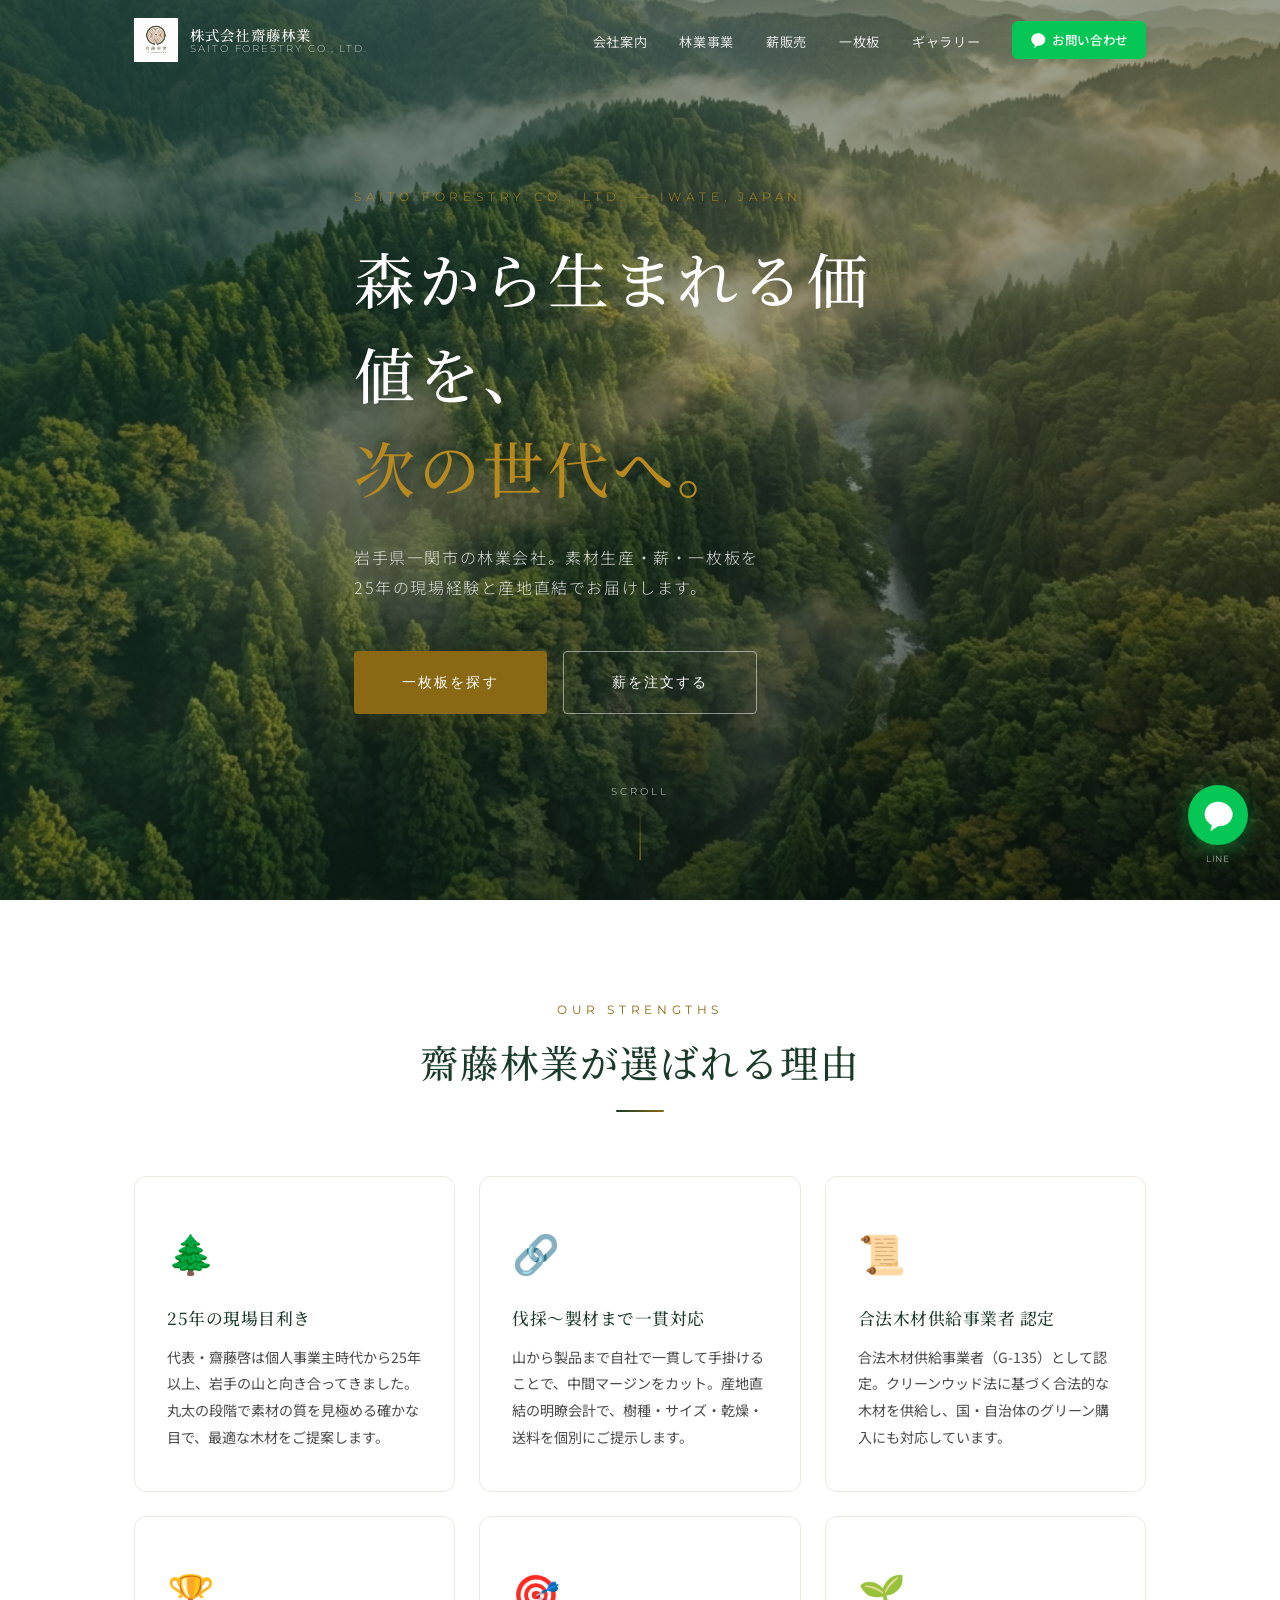
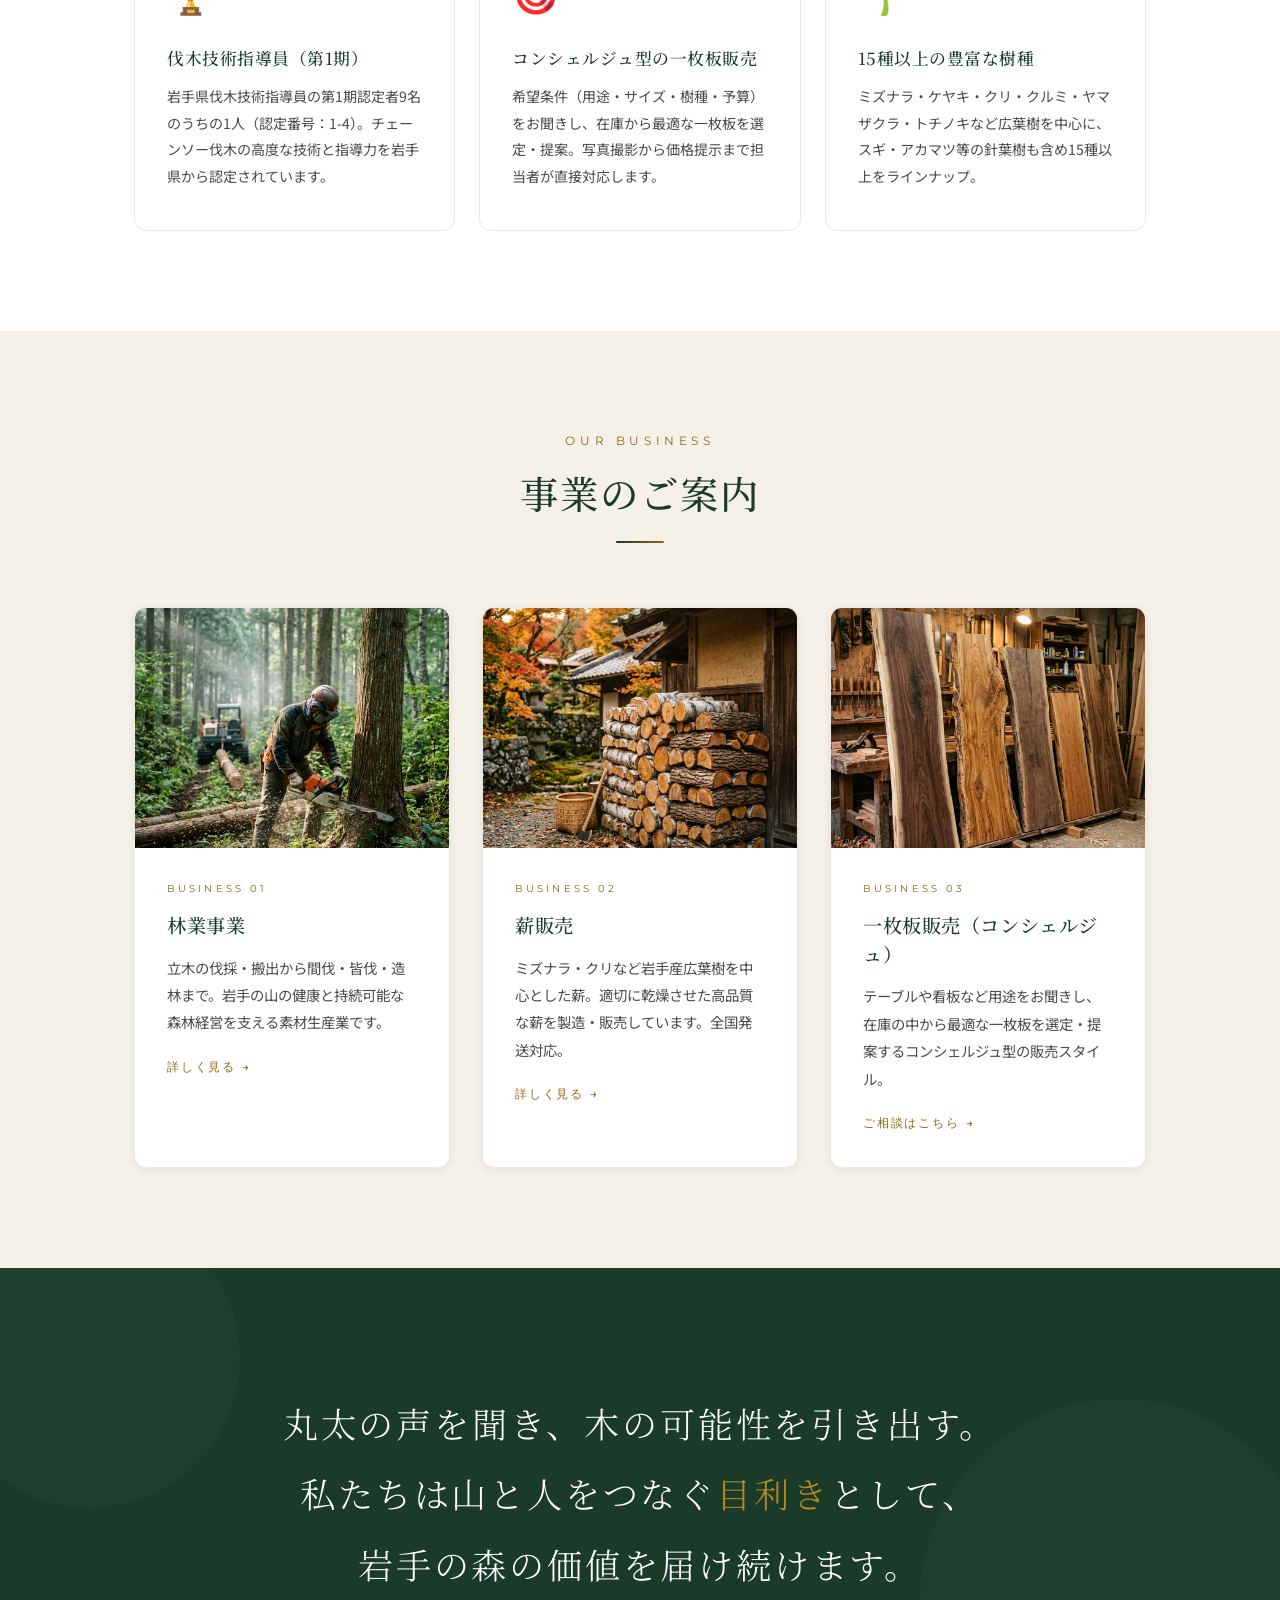
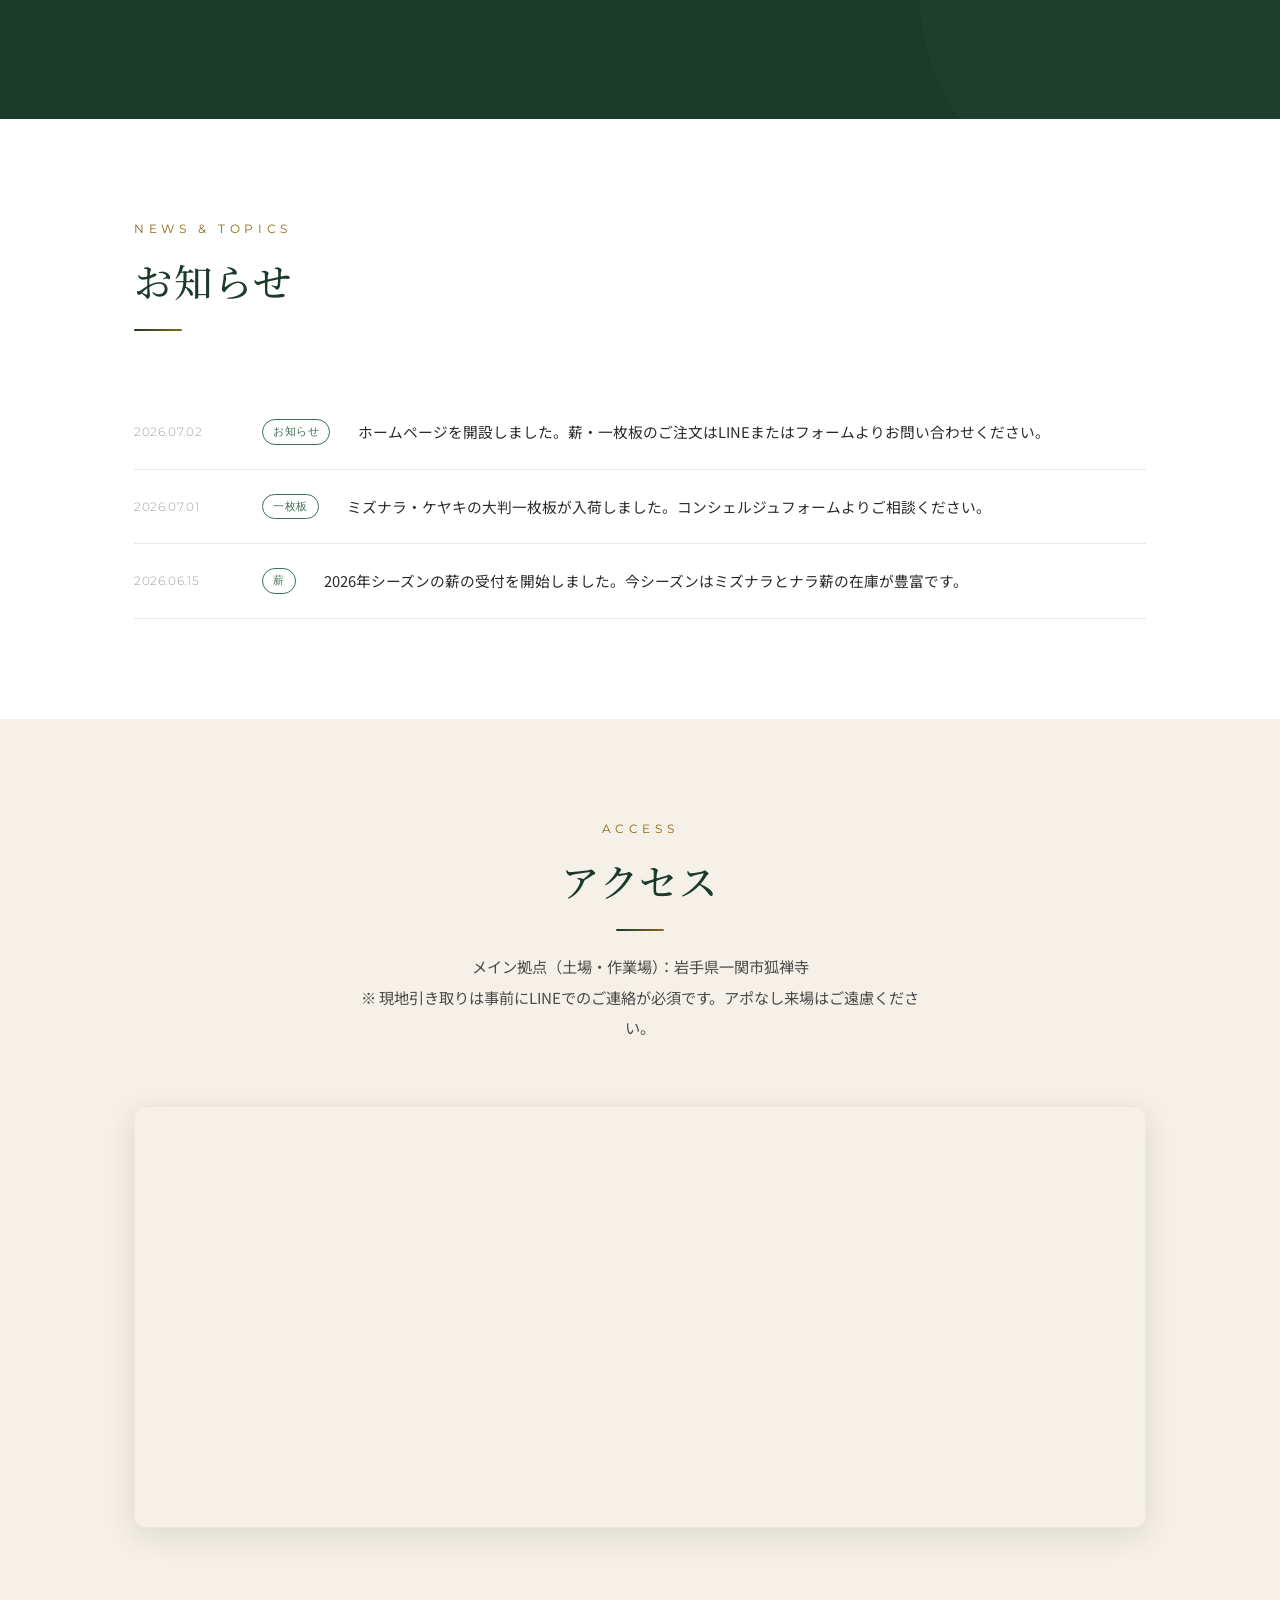
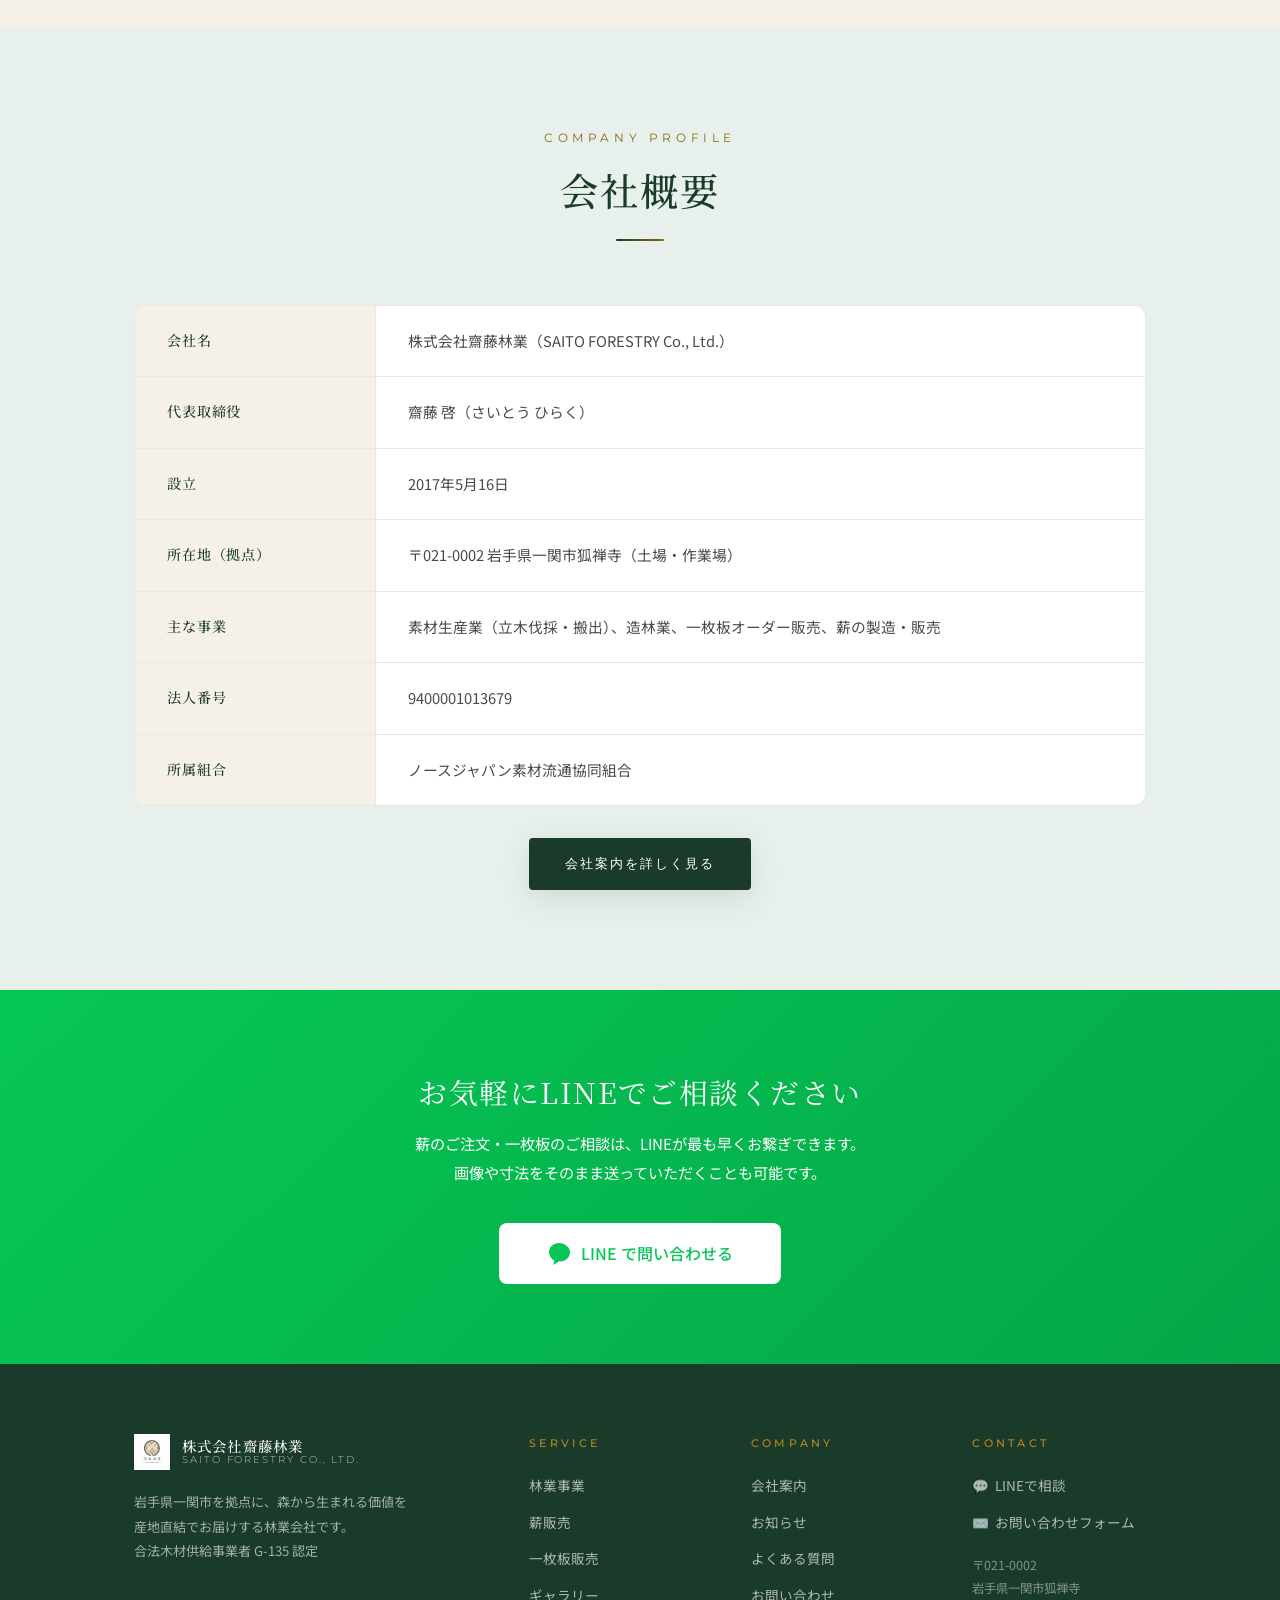
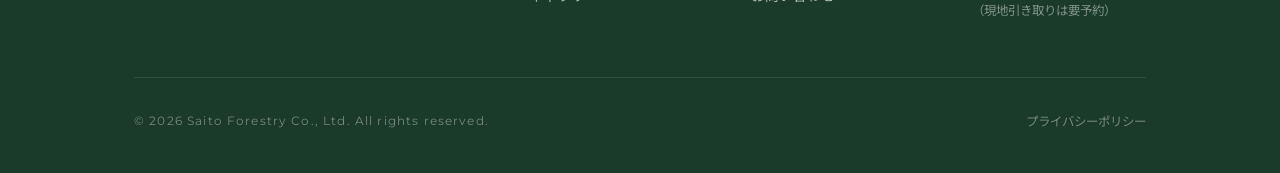
==== index.html @ 65096391 "feat: v1.2仕様書対応 - ロゴ画像化・配達エリアマップ追加・一枚板加工前表記・希少材バッジ" ====
<!DOCTYPE html>
<html lang="ja">
<head>
    <!-- Google Analytics -->
    <!-- <script async src="https://www.googletagmanager.com/gtag/js?id=G-XXXXXXXXXX"></script> -->

    <meta charset="UTF-8">
    <meta name="viewport" content="width=device-width, initial-scale=1.0">
    <title>株式会社齋藤林業｜岩手の森から生まれる価値を、次の世代へ。</title>
    <meta name="description" content="岩手県一関市の株式会社齋藤林業。25年以上の林業実績を持つ代表・齋藤啓が手掛ける素材生産・薪販売・一枚板のコンシェルジュ型オーダー販売。合法木材供給事業者（G-135）認定。">
    <meta name="keywords" content="齋藤林業,一関市,薪販売,一枚板,林業,岩手,素材生産,無垢板,木材,ケヤキ,ミズナラ,クリ">
    <link rel="canonical" href="https://saito-ringyo.co.jp/">

    <!-- OGP -->
    <meta property="og:type" content="website">
    <meta property="og:title" content="株式会社齋藤林業｜森から生まれる価値を、次の世代へ。">
    <meta property="og:description" content="岩手県一関市の林業会社。薪販売・一枚板コンシェルジュ・素材生産。25年の現場経験と合法木材認定。">
    <meta property="og:url" content="https://saito-ringyo.co.jp/">
    <meta property="og:site_name" content="株式会社齋藤林業">
    <meta property="og:locale" content="ja_JP">
    <meta property="og:image" content="https://saito-ringyo.co.jp/assets/images/hero.jpg">
    <meta name="twitter:card" content="summary_large_image">
    <meta name="twitter:title" content="株式会社齋藤林業｜森から生まれる価値を、次の世代へ。">
    <meta name="twitter:description" content="岩手県一関市の林業会社。薪販売・一枚板コンシェルジュ・素材生産。25年の現場経験と合法木材認定。">
    <meta name="twitter:image" content="https://saito-ringyo.co.jp/assets/images/hero.jpg">

    <link rel="stylesheet" href="style.css">

    <!-- 構造化データ：Organization + LocalBusiness -->
    <script type="application/ld+json">
    {
      "@context": "https://schema.org",
      "@type": ["Organization", "LocalBusiness"],
      "name": "株式会社齋藤林業",
      "alternateName": ["齋藤林業", "SAITO FORESTRY Co., Ltd."],
      "url": "https://saito-ringyo.co.jp/",
      "description": "岩手県一関市の林業会社。素材生産業、薪の製造・販売、一枚板オーダー販売を手掛ける。",
      "legalName": "株式会社齋藤林業",
      "foundingDate": "2017-05-16",
      "address": {
        "@type": "PostalAddress",
        "streetAddress": "狐禅寺",
        "addressLocality": "一関市",
        "addressRegion": "岩手県",
        "postalCode": "021-0002",
        "addressCountry": "JP"
      },
      "geo": {
        "@type": "GeoCoordinates",
        "latitude": 38.9195,
        "longitude": 141.1215
      },
      "founder": {
        "@type": "Person",
        "name": "齋藤 啓",
        "alternateName": "さいとう ひらく",
        "jobTitle": "代表取締役"
      },
      "hasCredential": [
        { "@type": "EducationalOccupationalCredential", "name": "岩手県伐木技術指導員（認定番号：1-4）" },
        { "@type": "EducationalOccupationalCredential", "name": "合法木材供給事業者（G-135）" }
      ]
    }
    </script>

    <!-- Form message styles -->
    <style>
        .form-message {
            margin-top: 20px;
            padding: 16px 20px;
            border-radius: 8px;
            font-size: 0.9rem;
            line-height: 1.7;
        }
        .form-message--success {
            background: #e8f5e9;
            color: #2e7d32;
            border: 1px solid #a5d6a7;
        }
        .form-message--error {
            background: #fce4ec;
            color: #c62828;
            border: 1px solid #ef9a9a;
        }
        .form-input.error,
        .form-select.error,
        .form-textarea.error {
            border-color: #c62828;
            box-shadow: 0 0 0 3px rgba(198,40,40,0.1);
        }
    </style>
</head>

<body>

<!-- ============ FLOATING LINE BUTTON ============ -->
<div class="float-line">
    <a href="https://line.me/ti/p/XXXXXX" class="float-line__btn" target="_blank" rel="noopener" aria-label="LINEでお問い合わせ">
        <svg viewBox="0 0 48 48" xmlns="http://www.w3.org/2000/svg">
            <path d="M24 4C12.95 4 4 12.28 4 22.5c0 7.08 4.34 13.27 10.8 16.78-.47 1.76-1.7 6.35-1.94 7.34-.3 1.23.45 1.22 1.02.88.44-.26 7.1-4.82 9.98-6.77.7.1 1.41.15 2.14.15 11.05 0 20-8.28 20-18.5S35.05 4 24 4z"/>
        </svg>
    </a>
    <span class="float-line__label">LINE</span>
</div>

<!-- ============ HEADER ============ -->
<header id="header" style="background: rgba(26,58,42,0.0);">
    <div class="container">
        <a href="/" class="site-logo" aria-label="株式会社齋藤林業 トップページへ">
            <img src="assets/images/logo.png" alt="株式会社齋藤林業 ロゴ" class="site-logo__img">
            <div class="site-logo__text">
                <span class="site-logo__ja">株式会社齋藤林業</span>
                <span class="site-logo__en">Saito Forestry Co., Ltd.</span>
            </div>
        </a>
        <nav id="gnav" aria-label="グローバルナビゲーション">
            <ul>
                <li><a href="about/">会社案内</a></li>
                <li><a href="forestry/">林業事業</a></li>
                <li><a href="firewood/">薪販売</a></li>
                <li><a href="slab/">一枚板</a></li>
                <li><a href="gallery/">ギャラリー</a></li>
                <li><a href="contact/" class="btn-line">
                    <svg width="16" height="16" viewBox="0 0 48 48" fill="white"><path d="M24 4C12.95 4 4 12.28 4 22.5c0 7.08 4.34 13.27 10.8 16.78-.47 1.76-1.7 6.35-1.94 7.34-.3 1.23.45 1.22 1.02.88.44-.26 7.1-4.82 9.98-6.77.7.1 1.41.15 2.14.15 11.05 0 20-8.28 20-18.5S35.05 4 24 4z"/></svg>
                    お問い合わせ
                </a></li>
            </ul>
        </nav>
        <button class="hamburger" id="hamburger" aria-label="メニューを開く" aria-expanded="false">
            <span></span><span></span><span></span>
        </button>
    </div>
</header>

<!-- Mobile Nav -->
<nav id="mobile-nav" aria-label="モバイルナビゲーション">
    <a href="about/">会社案内</a>
    <a href="forestry/">林業事業</a>
    <a href="firewood/">薪販売</a>
    <a href="slab/">一枚板</a>
    <a href="gallery/">ギャラリー</a>
    <a href="faq/">よくある質問</a>
    <a href="contact/">お問い合わせ</a>
</nav>

<main>

    <!-- ============ HERO ============ -->
    <section id="hero" aria-label="メインビジュアル">
        <div class="hero__bg" style="background-image: url('assets/images/hero.jpg');"></div>
        <div class="hero__overlay"></div>
        <div class="hero__content container">
            <span class="hero__label">Saito Forestry Co., Ltd. — Iwate, Japan</span>
            <h1 class="hero__title fade-up">
                森から生まれる価値を、<br>
                <em>次の世代へ。</em>
            </h1>
            <p class="hero__sub fade-up" style="transition-delay: 0.15s;">
                岩手県一関市の林業会社。素材生産・薪・一枚板を<br>
                25年の現場経験と産地直結でお届けします。
            </p>
            <div class="hero__cta fade-up" style="transition-delay: 0.3s;">
                <a href="slab/" class="btn btn--primary btn--lg">一枚板を探す</a>
                <a href="firewood/" class="btn btn--outline btn--lg">薪を注文する</a>
            </div>
        </div>
        <div class="scroll-indicator" aria-hidden="true">
            Scroll
            <div class="scroll-indicator__line"></div>
        </div>
    </section>

    <!-- ============ 強み ============ -->
    <section id="strengths" class="section" aria-labelledby="strengths-heading">
        <div class="container">
            <div class="section-head section-head--center fade-up">
                <span class="section-head__label">Our Strengths</span>
                <h2 class="section-head__title" id="strengths-heading">齋藤林業が選ばれる理由</h2>
                <div class="divider divider--center"></div>
            </div>
            <div class="strength-list">
                <div class="strength-item fade-up">
                    <span class="strength-item__icon">🌲</span>
                    <h3 class="strength-item__title">25年の現場目利き</h3>
                    <p class="strength-item__text">代表・齋藤啓は個人事業主時代から25年以上、岩手の山と向き合ってきました。丸太の段階で素材の質を見極める確かな目で、最適な木材をご提案します。</p>
                </div>
                <div class="strength-item fade-up" style="transition-delay:0.1s;">
                    <span class="strength-item__icon">🔗</span>
                    <h3 class="strength-item__title">伐採〜製材まで一貫対応</h3>
                    <p class="strength-item__text">山から製品まで自社で一貫して手掛けることで、中間マージンをカット。産地直結の明瞭会計で、樹種・サイズ・乾燥・送料を個別にご提示します。</p>
                </div>
                <div class="strength-item fade-up" style="transition-delay:0.2s;">
                    <span class="strength-item__icon">📜</span>
                    <h3 class="strength-item__title">合法木材供給事業者 認定</h3>
                    <p class="strength-item__text">合法木材供給事業者（G-135）として認定。クリーンウッド法に基づく合法的な木材を供給し、国・自治体のグリーン購入にも対応しています。</p>
                </div>
                <div class="strength-item fade-up" style="transition-delay:0.3s;">
                    <span class="strength-item__icon">🏆</span>
                    <h3 class="strength-item__title">伐木技術指導員（第1期）</h3>
                    <p class="strength-item__text">岩手県伐木技術指導員の第1期認定者9名のうちの1人（認定番号：1-4）。チェーンソー伐木の高度な技術と指導力を岩手県から認定されています。</p>
                </div>
                <div class="strength-item fade-up" style="transition-delay:0.4s;">
                    <span class="strength-item__icon">🎯</span>
                    <h3 class="strength-item__title">コンシェルジュ型の一枚板販売</h3>
                    <p class="strength-item__text">希望条件（用途・サイズ・樹種・予算）をお聞きし、在庫から最適な一枚板を選定・提案。写真撮影から価格提示まで担当者が直接対応します。</p>
                </div>
                <div class="strength-item fade-up" style="transition-delay:0.5s;">
                    <span class="strength-item__icon">🌱</span>
                    <h3 class="strength-item__title">15種以上の豊富な樹種</h3>
                    <p class="strength-item__text">ミズナラ・ケヤキ・クリ・クルミ・ヤマザクラ・トチノキなど広葉樹を中心に、スギ・アカマツ等の針葉樹も含め15種以上をラインナップ。</p>
                </div>
            </div>
        </div>
    </section>

    <!-- ============ 事業一覧 ============ -->
    <section id="services" class="section bg-cream" aria-labelledby="services-heading">
        <div class="container">
            <div class="section-head section-head--center fade-up">
                <span class="section-head__label">Our Business</span>
                <h2 class="section-head__title" id="services-heading">事業のご案内</h2>
                <div class="divider divider--center"></div>
            </div>
            <div class="grid-3">
                <article class="card fade-up">
                    <div class="card__img-wrap">
                        <img src="assets/images/forestry.jpg" alt="岩手の森での林業作業風景" class="card__img" loading="lazy">
                    </div>
                    <div class="card__body">
                        <span class="card__num">Business 01</span>
                        <h3 class="card__title">林業事業</h3>
                        <p class="card__text">立木の伐採・搬出から間伐・皆伐・造林まで。岩手の山の健康と持続可能な森林経営を支える素材生産業です。</p>
                        <a href="forestry/" class="card__link">詳しく見る</a>
                    </div>
                </article>
                <article class="card fade-up" style="transition-delay:0.1s;">
                    <div class="card__img-wrap">
                        <img src="assets/images/firewood.jpg" alt="岩手産の薪" class="card__img" loading="lazy">
                    </div>
                    <div class="card__body">
                        <span class="card__num">Business 02</span>
                        <h3 class="card__title">薪販売</h3>
                        <p class="card__text">ミズナラ・クリなど岩手産広葉樹を中心とした薪。適切に乾燥させた高品質な薪を製造・販売しています。全国発送対応。</p>
                        <a href="firewood/" class="card__link">詳しく見る</a>
                    </div>
                </article>
                <article class="card fade-up" style="transition-delay:0.2s;">
                    <div class="card__img-wrap">
                        <img src="assets/images/slab.jpg" alt="工房に並ぶ一枚板" class="card__img" loading="lazy">
                    </div>
                    <div class="card__body">
                        <span class="card__num">Business 03</span>
                        <h3 class="card__title">一枚板販売（コンシェルジュ）</h3>
                        <p class="card__text">テーブルや看板など用途をお聞きし、在庫の中から最適な一枚板を選定・提案するコンシェルジュ型の販売スタイル。</p>
                        <a href="slab/" class="card__link">ご相談はこちら</a>
                    </div>
                </article>
            </div>
        </div>
    </section>

    <!-- ============ STATEMENT ============ -->
    <section class="statement" aria-label="企業ビジョン">
        <div class="container">
            <p class="statement__text fade-up">
                丸太の声を聞き、木の可能性を引き出す。<br>
                私たちは山と人をつなぐ<em>目利き</em>として、<br>
                岩手の森の価値を届け続けます。
            </p>
        </div>
    </section>

    <!-- ============ お知らせ ============ -->
    <section id="news" class="section" aria-labelledby="news-heading">
        <div class="container">
            <div class="section-head fade-up">
                <span class="section-head__label">News &amp; Topics</span>
                <h2 class="section-head__title" id="news-heading">お知らせ</h2>
                <div class="divider"></div>
            </div>
            <div class="news-list fade-up">
                <div class="news-item">
                    <span class="news-item__date">2026.07.02</span>
                    <span class="news-item__tag">お知らせ</span>
                    <a href="#" class="news-item__title">ホームページを開設しました。薪・一枚板のご注文はLINEまたはフォームよりお問い合わせください。</a>
                </div>
                <div class="news-item">
                    <span class="news-item__date">2026.07.01</span>
                    <span class="news-item__tag">一枚板</span>
                    <a href="#" class="news-item__title">ミズナラ・ケヤキの大判一枚板が入荷しました。コンシェルジュフォームよりご相談ください。</a>
                </div>
                <div class="news-item">
                    <span class="news-item__date">2026.06.15</span>
                    <span class="news-item__tag">薪</span>
                    <a href="#" class="news-item__title">2026年シーズンの薪の受付を開始しました。今シーズンはミズナラとナラ薪の在庫が豊富です。</a>
                </div>
            </div>
        </div>
    </section>

    <!-- ============ Googleマップ ============ -->
    <section id="access" class="map-section section" aria-labelledby="access-heading">
        <div class="container">
            <div class="section-head section-head--center fade-up">
                <span class="section-head__label">Access</span>
                <h2 class="section-head__title" id="access-heading">アクセス</h2>
                <div class="divider divider--center"></div>
                <p class="section-head__desc">
                    メイン拠点（土場・作業場）：岩手県一関市狐禅寺<br>
                    ※ 現地引き取りは事前にLINEでのご連絡が必須です。アポなし来場はご遠慮ください。
                </p>
            </div>
            <div class="map-wrap fade-up">
                <iframe
                    src="https://www.google.com/maps/embed?pb=!1m18!1m12!1m3!1d12483.25!2d141.1215!3d38.9195!2m3!1f0!2f0!3f0!3m2!1i1024!2i768!4f13.1!3m3!1m2!1s0x5f596c2b4e19a3b1%3A0x6d0c7c2d09f8b1a4!2z5bKB57O75bqX5biC54eP56OK5a-6!5e0!3m2!1sja!2sjp!4v1688000000000"
                    allowfullscreen=""
                    loading="lazy"
                    referrerpolicy="no-referrer-when-downgrade"
                    title="株式会社齋藤林業 所在地マップ（一関市狐禅寺）">
                </iframe>
            </div>
        </div>
    </section>

    <!-- ============ 会社概要 サマリー ============ -->
    <section id="company" class="section bg-forest-pale" aria-labelledby="company-heading">
        <div class="container">
            <div class="section-head section-head--center fade-up">
                <span class="section-head__label">Company Profile</span>
                <h2 class="section-head__title" id="company-heading">会社概要</h2>
                <div class="divider divider--center"></div>
            </div>
            <div class="company-table fade-up">
                <table>
                    <caption class="visually-hidden">株式会社齋藤林業 会社概要</caption>
                    <tbody>
                        <tr>
                            <th scope="row">会社名</th>
                            <td>株式会社齋藤林業（SAITO FORESTRY Co., Ltd.）</td>
                        </tr>
                        <tr>
                            <th scope="row">代表取締役</th>
                            <td>齋藤 啓（さいとう ひらく）</td>
                        </tr>
                        <tr>
                            <th scope="row">設立</th>
                            <td>2017年5月16日</td>
                        </tr>
                        <tr>
                            <th scope="row">所在地（拠点）</th>
                            <td><address style="font-style:normal;">〒021-0002 岩手県一関市狐禅寺（土場・作業場）</address></td>
                        </tr>
                        <tr>
                            <th scope="row">主な事業</th>
                            <td>素材生産業（立木伐採・搬出）、造林業、一枚板オーダー販売、薪の製造・販売</td>
                        </tr>
                        <tr>
                            <th scope="row">法人番号</th>
                            <td>9400001013679</td>
                        </tr>
                        <tr>
                            <th scope="row">所属組合</th>
                            <td>ノースジャパン素材流通協同組合</td>
                        </tr>
                    </tbody>
                </table>
            </div>
            <div class="text-center mt-32 fade-up">
                <a href="about/" class="btn btn--forest">会社案内を詳しく見る</a>
            </div>
        </div>
    </section>

    <!-- ============ LINE CTA ============ -->
    <section class="line-cta" aria-label="LINEでのお問い合わせ案内">
        <div class="container">
            <h2 class="line-cta__title fade-up">お気軽にLINEでご相談ください</h2>
            <p class="line-cta__text fade-up">
                薪のご注文・一枚板のご相談は、LINEが最も早くお繋ぎできます。<br>
                画像や寸法をそのまま送っていただくことも可能です。
            </p>
            <a href="https://line.me/ti/p/XXXXXX" class="btn--line-white fade-up" target="_blank" rel="noopener">
                <svg width="24" height="24" viewBox="0 0 48 48" fill="#06C755"><path d="M24 4C12.95 4 4 12.28 4 22.5c0 7.08 4.34 13.27 10.8 16.78-.47 1.76-1.7 6.35-1.94 7.34-.3 1.23.45 1.22 1.02.88.44-.26 7.1-4.82 9.98-6.77.7.1 1.41.15 2.14.15 11.05 0 20-8.28 20-18.5S35.05 4 24 4z"/></svg>
                LINE で問い合わせる
            </a>
        </div>
    </section>

</main>

<!-- ============ FOOTER ============ -->
<footer id="footer">
    <div class="container">
        <div class="footer-grid">
            <div class="footer-brand">
                <div class="footer-brand__logo">
                    <img src="assets/images/logo.png" alt="株式会社齋藤林業 ロゴ" class="site-logo__img" style="height:36px;">
                    <div class="site-logo__text">
                        <span class="site-logo__ja">株式会社齋藤林業</span>
                        <span class="site-logo__en">Saito Forestry Co., Ltd.</span>
                    </div>
                </div>
                <p class="footer-brand__text">
                    岩手県一関市を拠点に、森から生まれる価値を<br>
                    産地直結でお届けする林業会社です。<br>
                    合法木材供給事業者 G-135 認定
                </p>
            </div>
            <nav class="footer-nav" aria-label="サービスナビ">
                <div class="footer-nav__title">Service</div>
                <ul>
                    <li><a href="forestry/">林業事業</a></li>
                    <li><a href="firewood/">薪販売</a></li>
                    <li><a href="slab/">一枚板販売</a></li>
                    <li><a href="gallery/">ギャラリー</a></li>
                </ul>
            </nav>
            <nav class="footer-nav" aria-label="会社情報ナビ">
                <div class="footer-nav__title">Company</div>
                <ul>
                    <li><a href="about/">会社案内</a></li>
                    <li><a href="news/">お知らせ</a></li>
                    <li><a href="faq/">よくある質問</a></li>
                    <li><a href="contact/">お問い合わせ</a></li>
                </ul>
            </nav>
            <nav class="footer-nav" aria-label="問い合わせ">
                <div class="footer-nav__title">Contact</div>
                <ul>
                    <li>
                        <a href="https://line.me/ti/p/XXXXXX" target="_blank" rel="noopener">
                            <span>💬</span> LINEで相談
                        </a>
                    </li>
                    <li>
                        <a href="contact/">
                            <span>✉️</span> お問い合わせフォーム
                        </a>
                    </li>
                </ul>
                <div style="margin-top:20px; font-size:0.78rem; color:rgba(255,255,255,0.45); line-height:1.8;">
                    〒021-0002<br>
                    岩手県一関市狐禅寺<br>
                    （現地引き取りは要予約）
                </div>
            </nav>
        </div>
        <div class="footer-bottom">
            <p class="footer-copy">&copy; 2026 Saito Forestry Co., Ltd. All rights reserved.</p>
            <div class="footer-legal">
                <a href="privacy/">プライバシーポリシー</a>
            </div>
        </div>
    </div>
</footer>

<script src="script.js"></script>
</body>
</html>
---- style.css ----
/* =============================================
   齋藤林業 グローバルスタイルシート
   デザイン：和モダン・プレミアム forestry brand
   ============================================= */

/* --- Google Fonts Import --- */
@import url('https://fonts.googleapis.com/css2?family=Noto+Serif+JP:wght@300;400;500;700&family=Noto+Sans+JP:wght@300;400;500&family=Montserrat:wght@200;300;400;500&display=swap');

/* --- Design Tokens --- */
:root {
    --forest:        #1a3a2a;   /* 深い森の緑 */
    --forest-mid:    #2c5540;   /* 中緑 */
    --forest-light:  #3d7055;   /* 明るい緑 */
    --forest-pale:   #e8f0eb;   /* 薄い緑（背景） */
    --wood:          #8b6914;   /* 木材の黄金色 */
    --wood-light:    #b8891e;   /* 明るい木色 */
    --wood-dark:     #5c4510;   /* 濃い木色 */
    --cream:         #f5f0e8;   /* クリーム */
    --cream-dark:    #ede6d6;   /* 濃いクリーム */
    --charcoal:      #2a2a2a;   /* チャコール（テキスト） */
    --text-mid:      #4a4a4a;
    --text-light:    #7a7a7a;
    --text-muted:    #a0a0a0;
    --white:         #ffffff;
    --border:        #ddd8cc;
    --border-light:  #ede8df;

    /* Shadows */
    --shadow-sm:   0 2px 8px rgba(26,58,42,0.08);
    --shadow-md:   0 8px 30px rgba(26,58,42,0.12);
    --shadow-lg:   0 20px 60px rgba(26,58,42,0.15);
    --shadow-wood: 0 8px 30px rgba(139,105,20,0.15);

    /* Transitions */
    --ease:  cubic-bezier(0.4, 0, 0.2, 1);
    --ease-bounce: cubic-bezier(0.34, 1.56, 0.64, 1);

    /* Layout */
    --container: 1140px;
    --header-h:  80px;
}

/* --- Reset & Base --- */
*, *::before, *::after {
    margin: 0;
    padding: 0;
    box-sizing: border-box;
}

html {
    font-size: 16px;
    scroll-behavior: smooth;
}

body {
    font-family: 'Noto Sans JP', sans-serif;
    color: var(--charcoal);
    background: var(--white);
    line-height: 1.8;
    -webkit-font-smoothing: antialiased;
    -moz-osx-font-smoothing: grayscale;
    overflow-x: hidden;
}

a {
    text-decoration: none;
    color: inherit;
    transition: all 0.3s var(--ease);
}

ul { list-style: none; }

img {
    max-width: 100%;
    height: auto;
    display: block;
}

/* --- Typography --- */
h1, h2, h3, h4 {
    font-family: 'Noto Serif JP', serif;
    line-height: 1.5;
    font-weight: 500;
}

.en {
    font-family: 'Montserrat', sans-serif;
    letter-spacing: 0.15em;
}

/* --- Layout --- */
.container {
    max-width: var(--container);
    margin: 0 auto;
    padding: 0 5%;
}

.section {
    padding: 100px 0;
}

.section--sm {
    padding: 60px 0;
}

.bg-cream { background-color: var(--cream); }
.bg-forest { background-color: var(--forest); color: var(--white); }
.bg-forest-pale { background-color: var(--forest-pale); }

/* =============================================
   HEADER
   ============================================= */
#header {
    position: fixed;
    top: 0;
    left: 0;
    width: 100%;
    height: var(--header-h);
    z-index: 1000;
    transition: all 0.4s var(--ease);
}

#header .container {
    height: 100%;
    display: flex;
    align-items: center;
    justify-content: space-between;
}

#header.scrolled {
    background: rgba(26, 58, 42, 0.96);
    backdrop-filter: blur(12px);
    -webkit-backdrop-filter: blur(12px);
    box-shadow: var(--shadow-md);
    height: 68px;
}

/* Logo */
.site-logo {
    display: flex;
    align-items: center;
    gap: 12px;
    color: var(--white);
}

.site-logo__img {
    height: 44px;
    width: auto;
    object-fit: contain;
    transition: transform 0.3s var(--ease);
}

.site-logo:hover .site-logo__img {
    transform: scale(1.05);
}

.site-logo__mark {
    width: 44px;
    height: 44px;
    background: var(--wood);
    border-radius: 50%;
    display: flex;
    align-items: center;
    justify-content: center;
    font-family: 'Montserrat', sans-serif;
    font-weight: 300;
    font-size: 1rem;
    color: var(--white);
    letter-spacing: 0.05em;
    flex-shrink: 0;
}

.site-logo__text {
    display: flex;
    flex-direction: column;
    line-height: 1.2;
}

.site-logo__ja {
    font-family: 'Noto Serif JP', serif;
    font-size: 0.9rem;
    font-weight: 500;
    letter-spacing: 0.08em;
}

.site-logo__en {
    font-family: 'Montserrat', sans-serif;
    font-size: 0.6rem;
    font-weight: 300;
    letter-spacing: 0.2em;
    opacity: 0.7;
    text-transform: uppercase;
}

/* Global Nav */
#gnav ul {
    display: flex;
    align-items: center;
    gap: 32px;
}

#gnav a {
    font-size: 0.82rem;
    font-weight: 400;
    color: rgba(255,255,255,0.85);
    letter-spacing: 0.05em;
    position: relative;
    padding-bottom: 4px;
}

#gnav a::after {
    content: '';
    position: absolute;
    bottom: 0;
    left: 0;
    width: 0;
    height: 1px;
    background: var(--wood-light);
    transition: width 0.3s var(--ease);
}

#gnav a:hover {
    color: var(--white);
}

#gnav a:hover::after {
    width: 100%;
}

.btn-line {
    background: #06C755 !important;
    color: var(--white) !important;
    padding: 8px 18px !important;
    border-radius: 6px !important;
    font-size: 0.78rem !important;
    font-weight: 500 !important;
    display: flex !important;
    align-items: center;
    gap: 6px;
    white-space: nowrap;
}

.btn-line::after { display: none !important; }

.btn-line:hover {
    background: #05a647 !important;
    transform: translateY(-1px);
}

/* Hamburger */
.hamburger {
    display: none;
    flex-direction: column;
    gap: 5px;
    cursor: pointer;
    padding: 8px;
    background: none;
    border: none;
    z-index: 1100;
}

.hamburger span {
    display: block;
    width: 26px;
    height: 2px;
    background: var(--white);
    border-radius: 2px;
    transition: all 0.3s var(--ease);
    transform-origin: center;
}

.hamburger.active span:nth-child(1) { transform: translateY(7px) rotate(45deg); }
.hamburger.active span:nth-child(2) { opacity: 0; transform: scaleX(0); }
.hamburger.active span:nth-child(3) { transform: translateY(-7px) rotate(-45deg); }

/* Mobile Nav */
#mobile-nav {
    display: none;
    position: fixed;
    top: 0;
    left: 0;
    width: 100%;
    height: 100vh;
    background: var(--forest);
    z-index: 999;
    flex-direction: column;
    align-items: center;
    justify-content: center;
    gap: 40px;
    opacity: 0;
    pointer-events: none;
    transition: opacity 0.4s var(--ease);
}

#mobile-nav.open {
    opacity: 1;
    pointer-events: all;
}

#mobile-nav a {
    font-family: 'Noto Serif JP', serif;
    font-size: 1.4rem;
    color: var(--white);
    letter-spacing: 0.1em;
    transition: color 0.3s;
}

#mobile-nav a:hover {
    color: var(--wood-light);
}

/* =============================================
   HERO
   ============================================= */
#hero {
    height: 100vh;
    min-height: 600px;
    position: relative;
    display: flex;
    align-items: center;
    overflow: hidden;
}

.hero__bg {
    position: absolute;
    inset: 0;
    background-size: cover;
    background-position: center;
    transform: scale(1.08);
    transition: transform 8s var(--ease);
}

#hero:hover .hero__bg {
    transform: scale(1);
}

.hero__overlay {
    position: absolute;
    inset: 0;
    background: linear-gradient(
        135deg,
        rgba(26, 58, 42, 0.72) 0%,
        rgba(26, 58, 42, 0.40) 50%,
        rgba(10, 20, 15, 0.65) 100%
    );
}

.hero__content {
    position: relative;
    z-index: 10;
    color: var(--white);
    max-width: 700px;
}

.hero__label {
    font-family: 'Montserrat', sans-serif;
    font-size: 0.75rem;
    font-weight: 300;
    letter-spacing: 0.4em;
    text-transform: uppercase;
    color: var(--wood-light);
    margin-bottom: 24px;
    display: block;
}

.hero__title {
    font-family: 'Noto Serif JP', serif;
    font-size: clamp(2.4rem, 5vw, 3.8rem);
    font-weight: 500;
    line-height: 1.55;
    margin-bottom: 28px;
    letter-spacing: 0.06em;
}

.hero__title em {
    font-style: normal;
    color: var(--wood-light);
}

.hero__sub {
    font-size: 1rem;
    font-weight: 300;
    letter-spacing: 0.1em;
    color: rgba(255,255,255,0.8);
    margin-bottom: 48px;
    line-height: 1.9;
}

.hero__cta {
    display: flex;
    gap: 16px;
    flex-wrap: wrap;
}

.scroll-indicator {
    position: absolute;
    bottom: 40px;
    left: 50%;
    transform: translateX(-50%);
    display: flex;
    flex-direction: column;
    align-items: center;
    gap: 8px;
    color: rgba(255,255,255,0.6);
    font-family: 'Montserrat', sans-serif;
    font-size: 0.65rem;
    letter-spacing: 0.3em;
    text-transform: uppercase;
}

.scroll-indicator__line {
    width: 1px;
    height: 50px;
    background: linear-gradient(to bottom, transparent, var(--wood-light));
    animation: scrollAnim 2s infinite;
}

@keyframes scrollAnim {
    0%   { transform: scaleY(0); transform-origin: top; }
    50%  { transform: scaleY(1); transform-origin: top; }
    51%  { transform: scaleY(1); transform-origin: bottom; }
    100% { transform: scaleY(0); transform-origin: bottom; }
}

/* =============================================
   BUTTONS
   ============================================= */
.btn {
    display: inline-flex;
    align-items: center;
    gap: 8px;
    padding: 14px 36px;
    border-radius: 4px;
    font-family: 'Montserrat', sans-serif;
    font-size: 0.82rem;
    font-weight: 500;
    letter-spacing: 0.15em;
    text-transform: uppercase;
    cursor: pointer;
    border: none;
    transition: all 0.3s var(--ease);
    white-space: nowrap;
}

.btn--primary {
    background: var(--wood);
    color: var(--white);
    box-shadow: var(--shadow-wood);
}

.btn--primary:hover {
    background: var(--wood-light);
    transform: translateY(-2px);
    box-shadow: 0 12px 40px rgba(139,105,20,0.3);
    color: var(--white);
}

.btn--outline {
    background: transparent;
    color: var(--white);
    border: 1px solid rgba(255,255,255,0.5);
}

.btn--outline:hover {
    background: rgba(255,255,255,0.1);
    border-color: var(--white);
}

.btn--forest {
    background: var(--forest);
    color: var(--white);
    box-shadow: var(--shadow-md);
}

.btn--forest:hover {
    background: var(--forest-mid);
    transform: translateY(-2px);
    color: var(--white);
}

.btn--sm {
    padding: 10px 24px;
    font-size: 0.78rem;
}

.btn--lg {
    padding: 18px 48px;
    font-size: 0.88rem;
}

/* =============================================
   SECTION TITLES
   ============================================= */
.section-head {
    margin-bottom: 64px;
}

.section-head--center {
    text-align: center;
}

.section-head__label {
    font-family: 'Montserrat', sans-serif;
    font-size: 0.72rem;
    font-weight: 400;
    letter-spacing: 0.4em;
    text-transform: uppercase;
    color: var(--wood);
    display: block;
    margin-bottom: 12px;
}

.section-head__title {
    font-family: 'Noto Serif JP', serif;
    font-size: clamp(1.7rem, 3vw, 2.4rem);
    font-weight: 500;
    color: var(--forest);
    letter-spacing: 0.05em;
}

.section-head__title--white {
    color: var(--white);
}

.section-head__label--white {
    color: rgba(255,255,255,0.6);
}

.section-head__desc {
    margin-top: 20px;
    color: var(--text-mid);
    font-size: 0.95rem;
    line-height: 2;
    max-width: 560px;
}

.section-head--center .section-head__desc {
    margin-left: auto;
    margin-right: auto;
}

/* =============================================
   CARDS
   ============================================= */
.card {
    background: var(--white);
    border-radius: 12px;
    overflow: hidden;
    box-shadow: var(--shadow-sm);
    border: 1px solid var(--border-light);
    transition: all 0.4s var(--ease);
}

.card:hover {
    transform: translateY(-6px);
    box-shadow: var(--shadow-lg);
    border-color: var(--forest-light);
}

.card__img {
    width: 100%;
    height: 240px;
    object-fit: cover;
    transition: transform 0.6s var(--ease);
}

.card:hover .card__img {
    transform: scale(1.04);
}

.card__img-wrap {
    overflow: hidden;
}

.card__body {
    padding: 32px;
}

.card__num {
    font-family: 'Montserrat', sans-serif;
    font-size: 0.65rem;
    font-weight: 400;
    letter-spacing: 0.3em;
    color: var(--wood);
    display: block;
    margin-bottom: 12px;
    text-transform: uppercase;
}

.card__title {
    font-family: 'Noto Serif JP', serif;
    font-size: 1.2rem;
    font-weight: 500;
    color: var(--forest);
    margin-bottom: 14px;
    letter-spacing: 0.03em;
}

.card__text {
    font-size: 0.9rem;
    color: var(--text-mid);
    line-height: 1.9;
}

.card__link {
    display: inline-flex;
    align-items: center;
    gap: 6px;
    margin-top: 20px;
    font-family: 'Montserrat', sans-serif;
    font-size: 0.75rem;
    font-weight: 500;
    letter-spacing: 0.15em;
    text-transform: uppercase;
    color: var(--wood);
}

.card__link::after {
    content: '→';
    transition: transform 0.3s var(--ease);
}

.card:hover .card__link::after {
    transform: translateX(4px);
}

/* Grid Layouts */
.grid-3 {
    display: grid;
    grid-template-columns: repeat(3, 1fr);
    gap: 32px;
}

.grid-2 {
    display: grid;
    grid-template-columns: repeat(2, 1fr);
    gap: 32px;
}

.grid-4 {
    display: grid;
    grid-template-columns: repeat(4, 1fr);
    gap: 24px;
}

/* =============================================
   STATEMENT / QUOTE SECTION
   ============================================= */
.statement {
    background: var(--forest);
    padding: 120px 0;
    text-align: center;
    position: relative;
    overflow: hidden;
}

.statement::before {
    content: '';
    position: absolute;
    top: -60px;
    left: -60px;
    width: 300px;
    height: 300px;
    border-radius: 50%;
    background: rgba(255,255,255,0.02);
    pointer-events: none;
}

.statement::after {
    content: '';
    position: absolute;
    bottom: -80px;
    right: -40px;
    width: 400px;
    height: 400px;
    border-radius: 50%;
    background: rgba(255,255,255,0.02);
    pointer-events: none;
}

.statement__text {
    font-family: 'Noto Serif JP', serif;
    font-size: clamp(1.4rem, 2.8vw, 2.2rem);
    font-weight: 300;
    color: var(--white);
    line-height: 2;
    letter-spacing: 0.08em;
    position: relative;
    z-index: 1;
}

.statement__text em {
    font-style: normal;
    color: var(--wood-light);
}

/* =============================================
   STRENGTHS / FEATURES
   ============================================= */
.strength-list {
    display: grid;
    grid-template-columns: repeat(3, 1fr);
    gap: 24px;
}

.strength-item {
    background: var(--white);
    border: 1px solid var(--border-light);
    border-radius: 12px;
    padding: 40px 32px;
    transition: all 0.4s var(--ease);
    position: relative;
    overflow: hidden;
}

.strength-item::before {
    content: '';
    position: absolute;
    top: 0;
    left: 0;
    right: 0;
    height: 3px;
    background: linear-gradient(90deg, var(--forest), var(--wood));
    transform: scaleX(0);
    transition: transform 0.4s var(--ease);
}

.strength-item:hover::before {
    transform: scaleX(1);
}

.strength-item:hover {
    transform: translateY(-4px);
    box-shadow: var(--shadow-md);
    border-color: var(--forest-pale);
}

.strength-item__icon {
    font-size: 2.4rem;
    margin-bottom: 20px;
    display: block;
}

.strength-item__title {
    font-family: 'Noto Serif JP', serif;
    font-size: 1.05rem;
    font-weight: 500;
    color: var(--forest);
    margin-bottom: 12px;
    letter-spacing: 0.03em;
}

.strength-item__text {
    font-size: 0.88rem;
    color: var(--text-mid);
    line-height: 1.9;
}

/* =============================================
   NEWS / TOPICS
   ============================================= */
.news-list {
    display: flex;
    flex-direction: column;
    gap: 0;
}

.news-item {
    display: flex;
    align-items: flex-start;
    gap: 28px;
    padding: 24px 0;
    border-bottom: 1px solid var(--border-light);
    transition: background 0.3s;
}

.news-item:hover {
    background: var(--forest-pale);
    padding-left: 16px;
    padding-right: 16px;
    margin: 0 -16px;
    border-radius: 8px;
}

.news-item__date {
    font-family: 'Montserrat', sans-serif;
    font-size: 0.78rem;
    font-weight: 300;
    color: var(--text-muted);
    letter-spacing: 0.05em;
    white-space: nowrap;
    padding-top: 2px;
    min-width: 100px;
}

.news-item__tag {
    font-family: 'Montserrat', sans-serif;
    font-size: 0.68rem;
    font-weight: 500;
    color: var(--forest-light);
    border: 1px solid var(--forest-light);
    padding: 2px 10px;
    border-radius: 20px;
    white-space: nowrap;
    letter-spacing: 0.05em;
}

.news-item__title {
    font-size: 0.92rem;
    color: var(--charcoal);
    flex: 1;
    line-height: 1.7;
}

.news-item__title:hover {
    color: var(--forest);
}

/* =============================================
   COMPANY TABLE
   ============================================= */
.company-table {
    background: var(--white);
    border-radius: 12px;
    border: 1px solid var(--border-light);
    overflow: hidden;
}

.company-table table {
    width: 100%;
    border-collapse: collapse;
}

.company-table tr {
    border-bottom: 1px solid var(--border-light);
    transition: background 0.2s;
}

.company-table tr:last-child {
    border-bottom: none;
}

.company-table tr:hover {
    background: var(--forest-pale);
}

.company-table th {
    width: 240px;
    padding: 22px 32px;
    text-align: left;
    font-family: 'Noto Serif JP', serif;
    font-weight: 500;
    font-size: 0.88rem;
    color: var(--forest);
    letter-spacing: 0.06em;
    vertical-align: top;
    background: var(--cream);
    border-right: 1px solid var(--border-light);
}

.company-table td {
    padding: 22px 32px;
    font-size: 0.92rem;
    color: var(--text-mid);
    vertical-align: top;
    line-height: 1.8;
}

/* =============================================
   BREADCRUMB
   ============================================= */
.breadcrumb {
    padding: 16px 0;
    font-family: 'Montserrat', sans-serif;
    font-size: 0.72rem;
    letter-spacing: 0.05em;
    color: var(--text-muted);
    background: var(--cream);
    border-bottom: 1px solid var(--border-light);
}

.breadcrumb ol {
    display: flex;
    align-items: center;
    gap: 8px;
    flex-wrap: wrap;
}

.breadcrumb li + li::before {
    content: '/';
    color: var(--border);
    margin-right: 8px;
}

.breadcrumb a:hover {
    color: var(--forest);
}

/* =============================================
   PAGE HERO (inner pages)
   ============================================= */
.page-hero {
    background: var(--forest);
    padding: 120px 0 80px;
    position: relative;
    overflow: hidden;
    margin-top: var(--header-h);
}

.page-hero::before {
    content: '';
    position: absolute;
    inset: 0;
    background-size: cover;
    background-position: center;
    opacity: 0.15;
}

.page-hero__content {
    position: relative;
    z-index: 1;
    color: var(--white);
}

.page-hero__label {
    font-family: 'Montserrat', sans-serif;
    font-size: 0.7rem;
    font-weight: 300;
    letter-spacing: 0.4em;
    text-transform: uppercase;
    color: var(--wood-light);
    display: block;
    margin-bottom: 16px;
}

.page-hero__title {
    font-family: 'Noto Serif JP', serif;
    font-size: clamp(2rem, 4vw, 3rem);
    font-weight: 400;
    letter-spacing: 0.06em;
    color: var(--white);
}

/* =============================================
   FORMS
   ============================================= */
.form-section {
    background: var(--white);
    border-radius: 16px;
    padding: 60px;
    border: 1px solid var(--border-light);
    box-shadow: var(--shadow-sm);
}

.form-group {
    margin-bottom: 28px;
}

.form-label {
    display: block;
    font-family: 'Noto Serif JP', serif;
    font-size: 0.9rem;
    font-weight: 500;
    color: var(--forest);
    margin-bottom: 10px;
    letter-spacing: 0.03em;
}

.form-label .required {
    color: #c0392b;
    font-size: 0.7rem;
    font-family: 'Montserrat', sans-serif;
    letter-spacing: 0.1em;
    margin-left: 6px;
    font-weight: 400;
}

.form-label .optional {
    color: var(--text-muted);
    font-size: 0.7rem;
    font-family: 'Noto Sans JP', sans-serif;
    margin-left: 6px;
    font-weight: 300;
}

.form-input,
.form-select,
.form-textarea {
    width: 100%;
    padding: 14px 18px;
    border: 1px solid var(--border);
    border-radius: 8px;
    font-family: 'Noto Sans JP', sans-serif;
    font-size: 0.92rem;
    color: var(--charcoal);
    background: var(--white);
    transition: all 0.3s var(--ease);
    appearance: none;
    -webkit-appearance: none;
}

.form-input:focus,
.form-select:focus,
.form-textarea:focus {
    outline: none;
    border-color: var(--forest-light);
    box-shadow: 0 0 0 3px rgba(61, 112, 85, 0.12);
}

.form-select {
    background-image: url("data:image/svg+xml,%3Csvg xmlns='http://www.w3.org/2000/svg' width='12' height='8' viewBox='0 0 12 8'%3E%3Cpath fill='%231a3a2a' d='M6 8L0 0h12z'/%3E%3C/svg%3E");
    background-repeat: no-repeat;
    background-position: right 16px center;
    padding-right: 44px;
    cursor: pointer;
}

.form-textarea {
    resize: vertical;
    min-height: 140px;
}

.form-row {
    display: grid;
    grid-template-columns: 1fr 1fr;
    gap: 20px;
}

.form-hint {
    display: block;
    margin-top: 6px;
    font-size: 0.78rem;
    color: var(--text-muted);
    line-height: 1.6;
}

.form-check {
    display: flex;
    align-items: flex-start;
    gap: 12px;
    cursor: pointer;
}

.form-check input[type="checkbox"] {
    width: 18px;
    height: 18px;
    margin-top: 2px;
    accent-color: var(--forest);
    cursor: pointer;
    flex-shrink: 0;
}

.form-check__label {
    font-size: 0.88rem;
    color: var(--text-mid);
    line-height: 1.7;
}

.form-check__label a {
    color: var(--forest-light);
    text-decoration: underline;
}

.form-submit {
    text-align: center;
    margin-top: 40px;
}

.form-submit .btn {
    min-width: 240px;
}

/* Radio group */
.radio-group,
.check-group {
    display: flex;
    flex-wrap: wrap;
    gap: 12px;
    margin-top: 4px;
}

.radio-item,
.check-item {
    display: flex;
    align-items: center;
    gap: 8px;
    cursor: pointer;
    padding: 10px 18px;
    border: 1px solid var(--border);
    border-radius: 6px;
    transition: all 0.25s var(--ease);
}

.radio-item:hover,
.check-item:hover {
    border-color: var(--forest-light);
    background: var(--forest-pale);
}

.radio-item input:checked + span,
.check-item input:checked + span {
    color: var(--forest);
    font-weight: 500;
}

.radio-item:has(input:checked),
.check-item:has(input:checked) {
    border-color: var(--forest-light);
    background: var(--forest-pale);
}

.radio-item input,
.check-item input {
    accent-color: var(--forest);
}

/* Size inputs */
.size-inputs {
    display: flex;
    align-items: center;
    gap: 12px;
    flex-wrap: wrap;
}

.size-inputs .form-input {
    width: 110px;
}

.size-inputs span {
    color: var(--text-muted);
    font-size: 0.85rem;
    white-space: nowrap;
}

/* =============================================
   FAQ
   ============================================= */
.faq-list {
    display: flex;
    flex-direction: column;
    gap: 12px;
}

.faq-item {
    background: var(--white);
    border: 1px solid var(--border-light);
    border-radius: 10px;
    overflow: hidden;
    transition: box-shadow 0.3s var(--ease);
}

.faq-item.open {
    box-shadow: var(--shadow-md);
    border-color: var(--forest-pale);
}

.faq-question {
    display: flex;
    align-items: center;
    gap: 20px;
    padding: 24px 28px;
    cursor: pointer;
    user-select: none;
    transition: background 0.3s;
}

.faq-question:hover {
    background: var(--forest-pale);
}

.faq-q-mark {
    font-family: 'Montserrat', sans-serif;
    font-size: 1.4rem;
    font-weight: 300;
    color: var(--wood);
    flex-shrink: 0;
    width: 32px;
    text-align: center;
}

.faq-question__text {
    flex: 1;
    font-family: 'Noto Serif JP', serif;
    font-size: 1rem;
    font-weight: 500;
    color: var(--forest);
    line-height: 1.6;
    letter-spacing: 0.02em;
}

.faq-toggle {
    width: 28px;
    height: 28px;
    border-radius: 50%;
    background: var(--forest-pale);
    display: flex;
    align-items: center;
    justify-content: center;
    flex-shrink: 0;
    transition: all 0.3s var(--ease);
    color: var(--forest);
    font-size: 1.2rem;
    line-height: 1;
}

.faq-item.open .faq-toggle {
    background: var(--forest);
    color: var(--white);
    transform: rotate(45deg);
}

.faq-answer {
    max-height: 0;
    overflow: hidden;
    transition: max-height 0.4s var(--ease);
}

.faq-answer__inner {
    padding: 0 28px 28px 80px;
    font-size: 0.92rem;
    color: var(--text-mid);
    line-height: 2;
}

/* =============================================
   GALLERY
   ============================================= */
.gallery-grid {
    display: grid;
    grid-template-columns: repeat(3, 1fr);
    gap: 16px;
}

.gallery-item {
    position: relative;
    border-radius: 8px;
    overflow: hidden;
    cursor: pointer;
    aspect-ratio: 1;
}

.gallery-item:nth-child(4n+1) {
    grid-column: span 2;
    aspect-ratio: 2/1;
}

.gallery-item img {
    width: 100%;
    height: 100%;
    object-fit: cover;
    transition: transform 0.6s var(--ease);
}

.gallery-item:hover img {
    transform: scale(1.06);
}

.gallery-item__overlay {
    position: absolute;
    inset: 0;
    background: rgba(26,58,42,0);
    display: flex;
    align-items: center;
    justify-content: center;
    transition: background 0.4s var(--ease);
}

.gallery-item:hover .gallery-item__overlay {
    background: rgba(26,58,42,0.5);
}

.gallery-item__caption {
    color: var(--white);
    font-size: 0.9rem;
    text-align: center;
    opacity: 0;
    transform: translateY(10px);
    transition: all 0.4s var(--ease);
    font-family: 'Noto Serif JP', serif;
    letter-spacing: 0.05em;
    padding: 20px;
}

.gallery-item:hover .gallery-item__caption {
    opacity: 1;
    transform: translateY(0);
}

/* =============================================
   MAP
   ============================================= */
.map-section {
    background: var(--cream);
}

.map-wrap {
    border-radius: 12px;
    overflow: hidden;
    box-shadow: var(--shadow-md);
    border: 1px solid var(--border-light);
}

.map-wrap iframe {
    display: block;
    width: 100%;
    height: 420px;
    border: none;
}

/* =============================================
   LINE CTA
   ============================================= */
.line-cta {
    background: linear-gradient(135deg, #06C755 0%, #05a647 100%);
    padding: 80px 0;
    text-align: center;
    color: var(--white);
}

.line-cta__title {
    font-family: 'Noto Serif JP', serif;
    font-size: 1.8rem;
    font-weight: 400;
    margin-bottom: 16px;
    letter-spacing: 0.05em;
}

.line-cta__text {
    font-size: 0.95rem;
    margin-bottom: 36px;
    opacity: 0.9;
    line-height: 1.9;
}

.btn--line-white {
    background: var(--white);
    color: #06C755;
    padding: 16px 48px;
    border-radius: 8px;
    font-size: 1rem;
    font-weight: 500;
    display: inline-flex;
    align-items: center;
    gap: 10px;
    transition: all 0.3s var(--ease);
}

.btn--line-white:hover {
    transform: translateY(-3px);
    box-shadow: 0 12px 40px rgba(0,0,0,0.2);
    color: #05a647;
}

/* =============================================
   CERTIFICATION BADGE
   ============================================= */
.cert-list {
    display: grid;
    grid-template-columns: repeat(3, 1fr);
    gap: 20px;
}

.cert-item {
    background: var(--white);
    border: 1px solid var(--border-light);
    border-radius: 10px;
    padding: 28px 24px;
    text-align: center;
    transition: all 0.3s var(--ease);
}

.cert-item:hover {
    border-color: var(--forest-light);
    box-shadow: var(--shadow-sm);
}

.cert-item__icon {
    font-size: 2rem;
    margin-bottom: 12px;
}

.cert-item__name {
    font-family: 'Noto Serif JP', serif;
    font-size: 0.92rem;
    font-weight: 500;
    color: var(--forest);
    margin-bottom: 8px;
    line-height: 1.6;
}

.cert-item__num {
    font-family: 'Montserrat', sans-serif;
    font-size: 0.72rem;
    color: var(--text-muted);
    letter-spacing: 0.1em;
}

/* =============================================
   FOOTER
   ============================================= */
#footer {
    background: var(--forest);
    color: rgba(255,255,255,0.75);
    padding: 70px 0 40px;
}

.footer-grid {
    display: grid;
    grid-template-columns: 2fr 1fr 1fr 1fr;
    gap: 48px;
    margin-bottom: 56px;
}

.footer-brand__logo {
    display: flex;
    align-items: center;
    gap: 12px;
    color: var(--white);
    margin-bottom: 20px;
}

.footer-brand__name {
    font-family: 'Noto Serif JP', serif;
    font-size: 0.95rem;
    font-weight: 500;
    letter-spacing: 0.08em;
}

.footer-brand__text {
    font-size: 0.82rem;
    line-height: 1.9;
    color: rgba(255,255,255,0.6);
}

.footer-nav__title {
    font-family: 'Montserrat', sans-serif;
    font-size: 0.68rem;
    font-weight: 500;
    letter-spacing: 0.3em;
    text-transform: uppercase;
    color: var(--wood-light);
    margin-bottom: 20px;
}

.footer-nav ul {
    display: flex;
    flex-direction: column;
    gap: 12px;
}

.footer-nav a {
    font-size: 0.85rem;
    color: rgba(255,255,255,0.65);
    transition: color 0.3s;
    display: flex;
    align-items: center;
    gap: 6px;
}

.footer-nav a:hover {
    color: var(--white);
}

.footer-bottom {
    border-top: 1px solid rgba(255,255,255,0.1);
    padding-top: 32px;
    display: flex;
    justify-content: space-between;
    align-items: center;
    flex-wrap: wrap;
    gap: 16px;
}

.footer-copy {
    font-family: 'Montserrat', sans-serif;
    font-size: 0.72rem;
    letter-spacing: 0.1em;
    color: rgba(255,255,255,0.4);
}

.footer-legal {
    display: flex;
    gap: 24px;
}

.footer-legal a {
    font-size: 0.78rem;
    color: rgba(255,255,255,0.4);
}

.footer-legal a:hover {
    color: rgba(255,255,255,0.8);
}

/* =============================================
   FLOATING LINE BUTTON
   ============================================= */
.float-line {
    position: fixed;
    bottom: 32px;
    right: 32px;
    z-index: 500;
    display: flex;
    flex-direction: column;
    align-items: center;
    gap: 6px;
}

.float-line__btn {
    width: 60px;
    height: 60px;
    background: #06C755;
    border-radius: 50%;
    display: flex;
    align-items: center;
    justify-content: center;
    box-shadow: 0 4px 20px rgba(6,199,85,0.4);
    transition: all 0.3s var(--ease-bounce);
}

.float-line__btn:hover {
    transform: scale(1.1) translateY(-3px);
    box-shadow: 0 8px 30px rgba(6,199,85,0.5);
}

.float-line__btn svg {
    width: 32px;
    height: 32px;
    fill: var(--white);
}

.float-line__label {
    font-family: 'Montserrat', sans-serif;
    font-size: 0.58rem;
    letter-spacing: 0.08em;
    color: var(--text-muted);
    text-transform: uppercase;
}

/* =============================================
   ANIMATIONS
   ============================================= */
.fade-up {
    opacity: 0;
    transform: translateY(32px);
    transition: opacity 0.8s var(--ease), transform 0.8s var(--ease);
}

.fade-up.visible {
    opacity: 1;
    transform: translateY(0);
}

.fade-in {
    opacity: 0;
    transition: opacity 0.8s var(--ease);
}

.fade-in.visible {
    opacity: 1;
}

/* =============================================
   UTILITIES
   ============================================= */
.visually-hidden {
    position: absolute;
    width: 1px;
    height: 1px;
    padding: 0;
    margin: -1px;
    overflow: hidden;
    clip: rect(0,0,0,0);
    white-space: nowrap;
    border: 0;
}

.text-center { text-align: center; }
.mt-8 { margin-top: 8px; }
.mt-16 { margin-top: 16px; }
.mt-24 { margin-top: 24px; }
.mt-32 { margin-top: 32px; }
.mt-48 { margin-top: 48px; }
.mb-0 { margin-bottom: 0; }

.badge {
    display: inline-block;
    padding: 4px 12px;
    border-radius: 4px;
    font-family: 'Montserrat', sans-serif;
    font-size: 0.68rem;
    font-weight: 500;
    letter-spacing: 0.1em;
    text-transform: uppercase;
}

.badge--forest {
    background: var(--forest-pale);
    color: var(--forest);
    border: 1px solid var(--forest-pale);
}

.badge--wood {
    background: rgba(139,105,20,0.1);
    color: var(--wood-dark);
    border: 1px solid rgba(139,105,20,0.2);
}

.badge--premium {
    background: var(--wood);
    color: var(--white);
    border: 1px solid var(--wood-dark);
}

.badge--rare {
    background: #5c1d1d;
    color: var(--white);
    border: 1px solid #3d1010;
}

/* 一枚板 注意書き枠 */
.slab-notice {
    background: #fffcf5;
    border: 1px solid var(--border);
    border-left: 4px solid var(--wood);
    border-radius: 8px;
    padding: 24px;
    margin-bottom: 32px;
}

.slab-notice__title {
    font-family: 'Noto Serif JP', serif;
    font-size: 1.05rem;
    font-weight: 600;
    color: var(--forest);
    margin-bottom: 12px;
    display: flex;
    align-items: center;
    gap: 8px;
}

.slab-notice__text {
    font-size: 0.88rem;
    color: var(--text-mid);
    line-height: 1.8;
}

.slab-notice__list {
    margin-top: 12px;
    padding-left: 20px;
    list-style: square;
    font-size: 0.85rem;
    color: var(--text-mid);
}

/* 配達エリアマップ */
.delivery-map-container {
    max-width: 600px;
    margin: 40px auto 0;
    background: var(--white);
    padding: 20px;
    border-radius: 12px;
    border: 1px solid var(--border-light);
    box-shadow: var(--shadow-sm);
}

.delivery-map {
    width: 100%;
    height: auto;
    display: block;
}

/* Divider */
.divider {
    width: 48px;
    height: 2px;
    background: linear-gradient(90deg, var(--forest), var(--wood));
    margin: 20px 0;
    border-radius: 2px;
}

.divider--center {
    margin-left: auto;
    margin-right: auto;
}

/* =============================================
   RESPONSIVE - Tablet (max 1024px)
   ============================================= */
@media (max-width: 1024px) {
    .grid-4 { grid-template-columns: repeat(2, 1fr); }
    .footer-grid { grid-template-columns: 1fr 1fr; gap: 32px; }
    .strength-list { grid-template-columns: repeat(2, 1fr); }
    .cert-list { grid-template-columns: repeat(2, 1fr); }
}

/* =============================================
   RESPONSIVE - Mobile (max 768px)
   ============================================= */
@media (max-width: 768px) {
    :root { --header-h: 64px; }

    .section { padding: 60px 0; }

    #gnav { display: none; }
    .hamburger { display: flex; }
    #mobile-nav { display: flex; }

    .grid-3,
    .grid-2 {
        grid-template-columns: 1fr;
    }

    .grid-4 { grid-template-columns: 1fr; }

    .strength-list { grid-template-columns: 1fr; }
    .cert-list { grid-template-columns: 1fr; }

    .hero__title { font-size: 2rem; }
    .hero__cta { flex-direction: column; }

    .footer-grid { grid-template-columns: 1fr; gap: 32px; }

    .form-section { padding: 32px 24px; }
    .form-row { grid-template-columns: 1fr; }

    .company-table th {
        width: 100%;
        display: block;
        border-right: none;
        border-bottom: 1px solid var(--border-light);
        padding-bottom: 8px;
    }

    .company-table td {
        display: block;
        width: 100%;
        padding-top: 12px;
    }

    .gallery-grid { grid-template-columns: repeat(2, 1fr); }
    .gallery-item:nth-child(4n+1) {
        grid-column: span 1;
        aspect-ratio: 1;
    }

    .faq-answer__inner { padding-left: 28px; }

    .footer-legal { flex-wrap: wrap; gap: 12px; }
    .footer-bottom { flex-direction: column; text-align: center; }

    .float-line { bottom: 20px; right: 20px; }
}
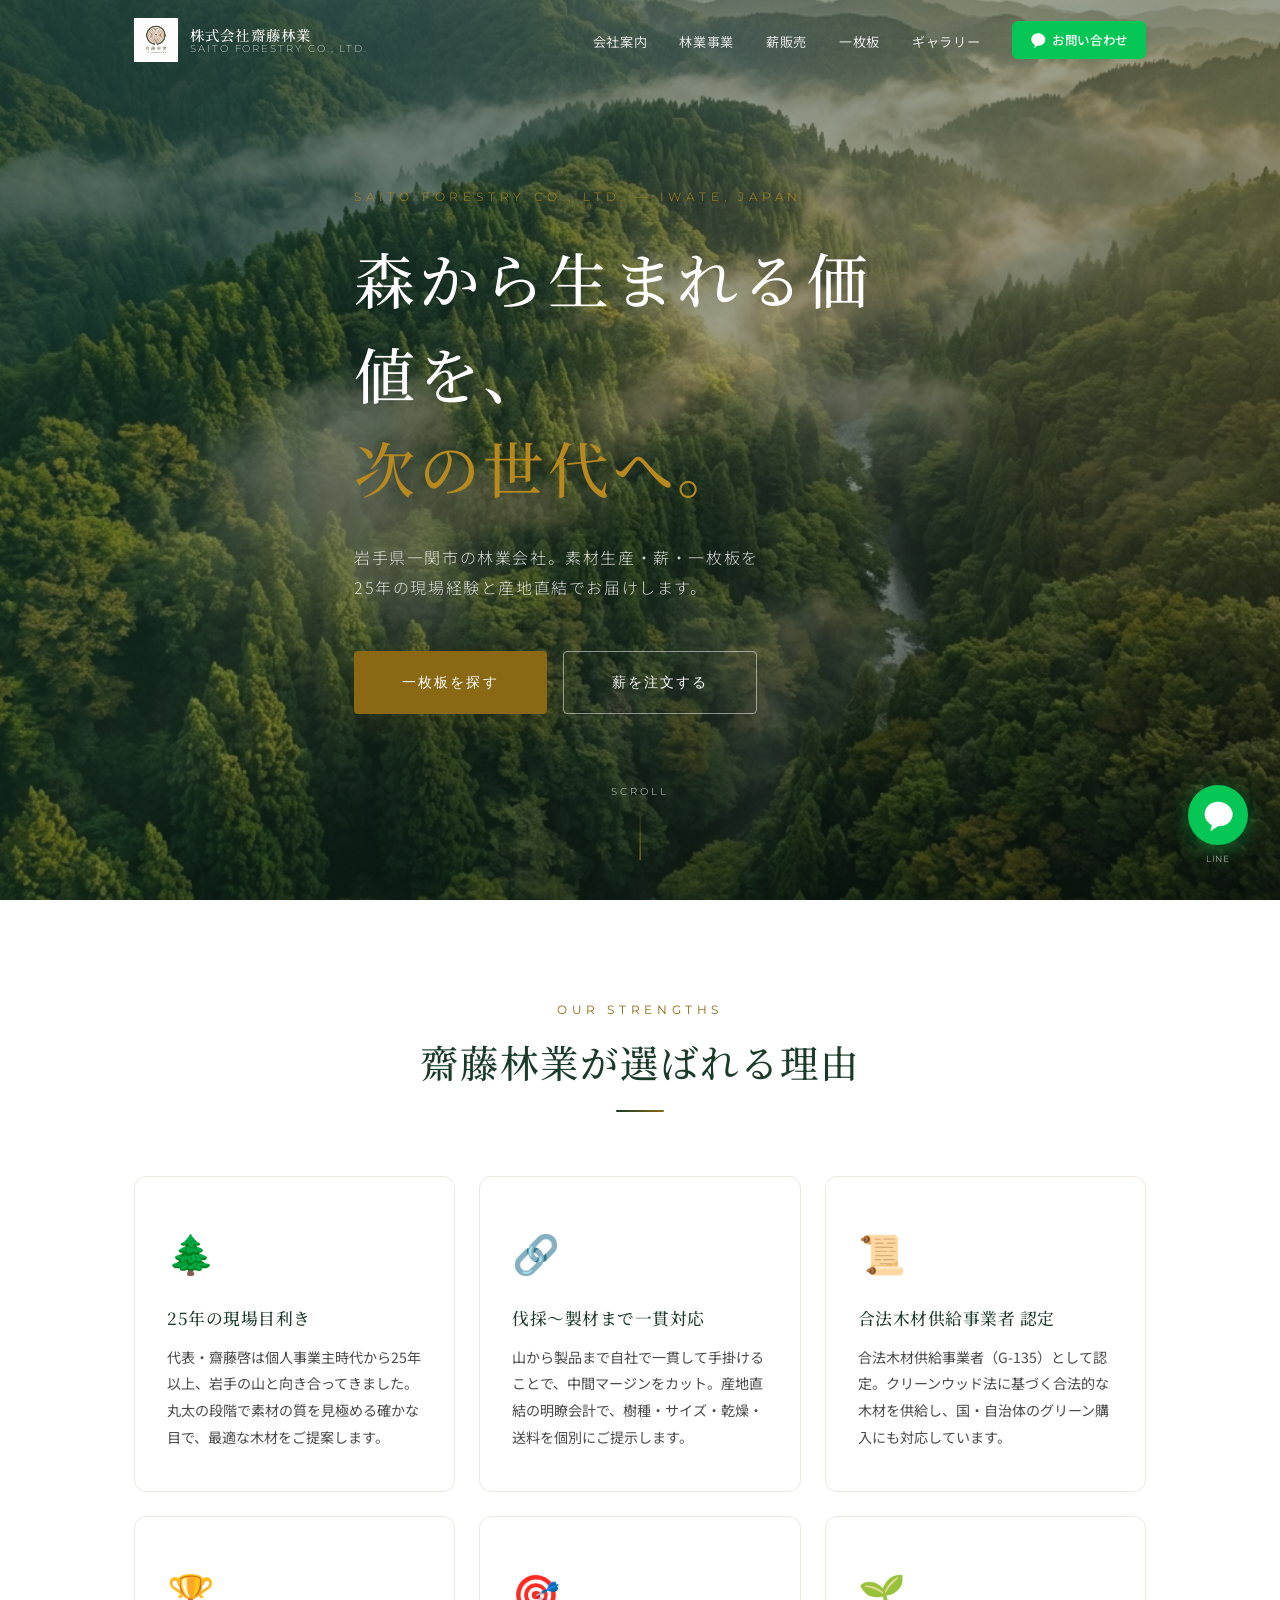
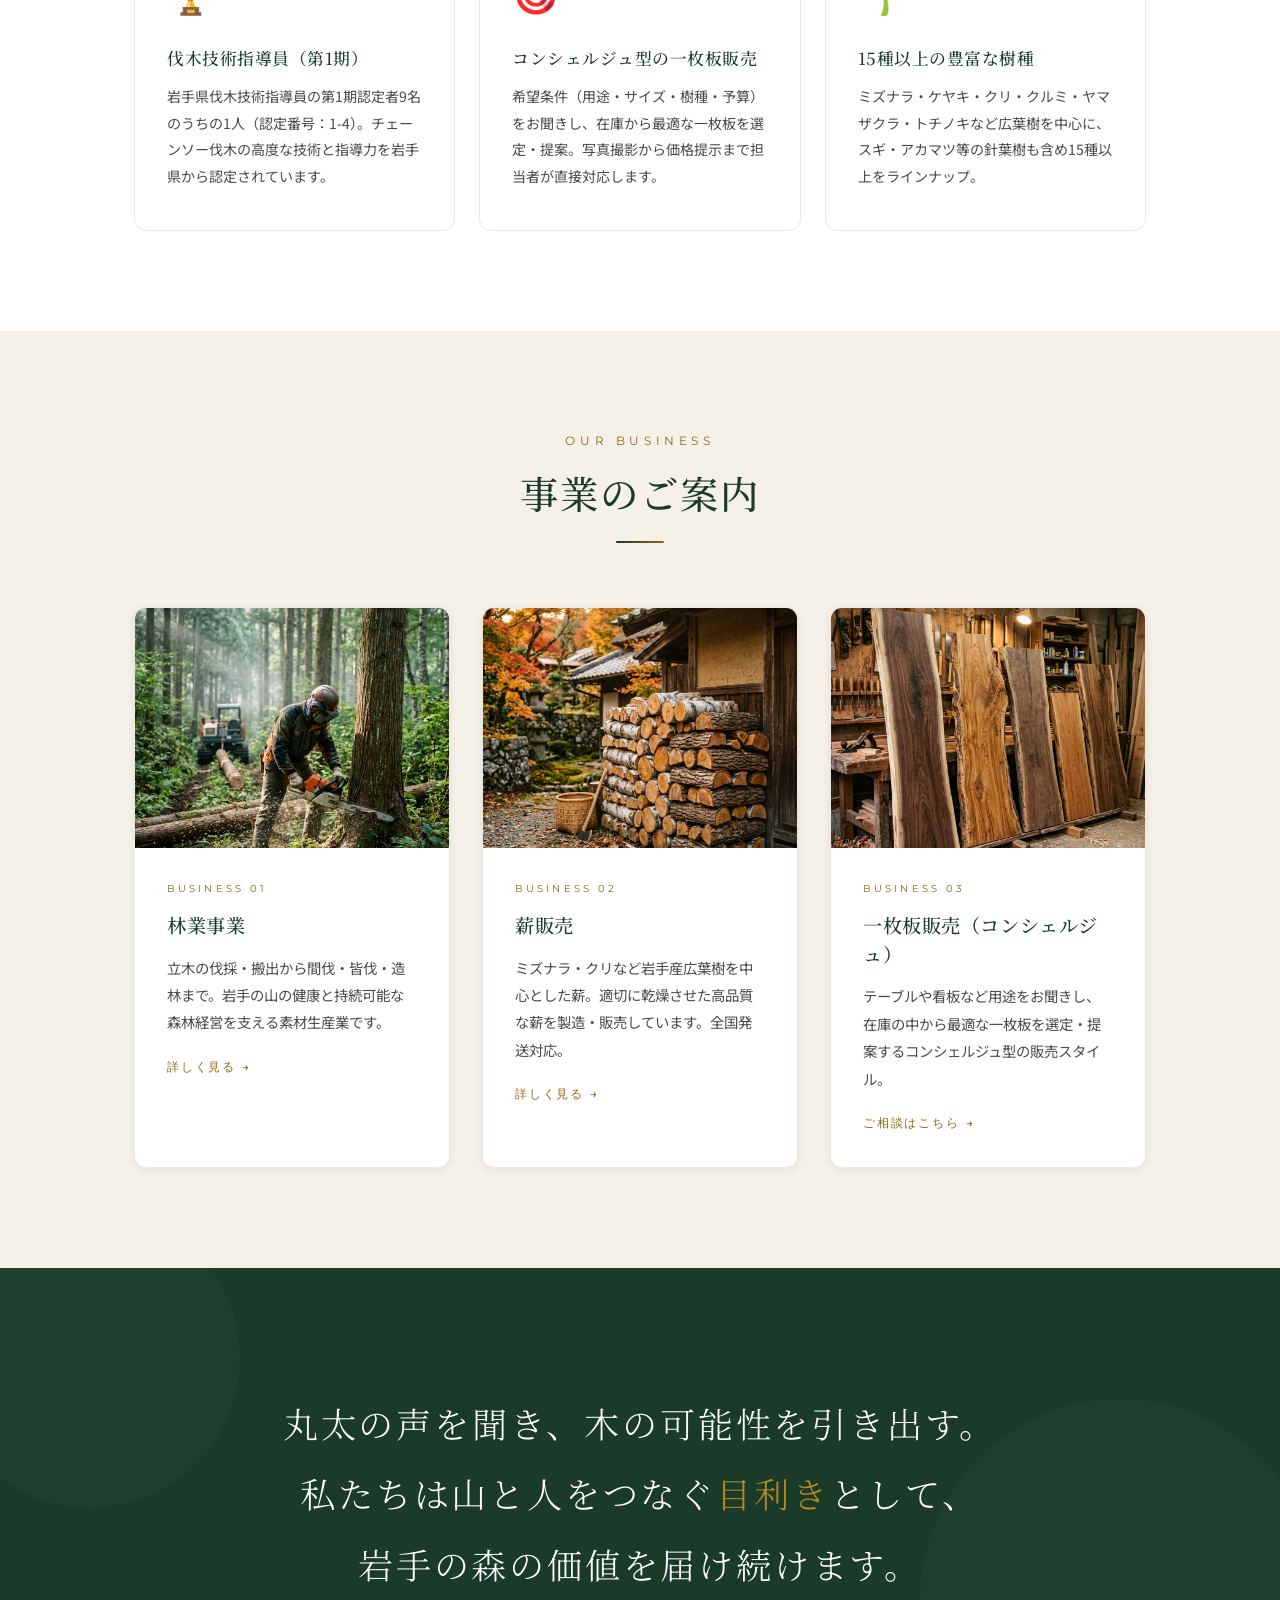
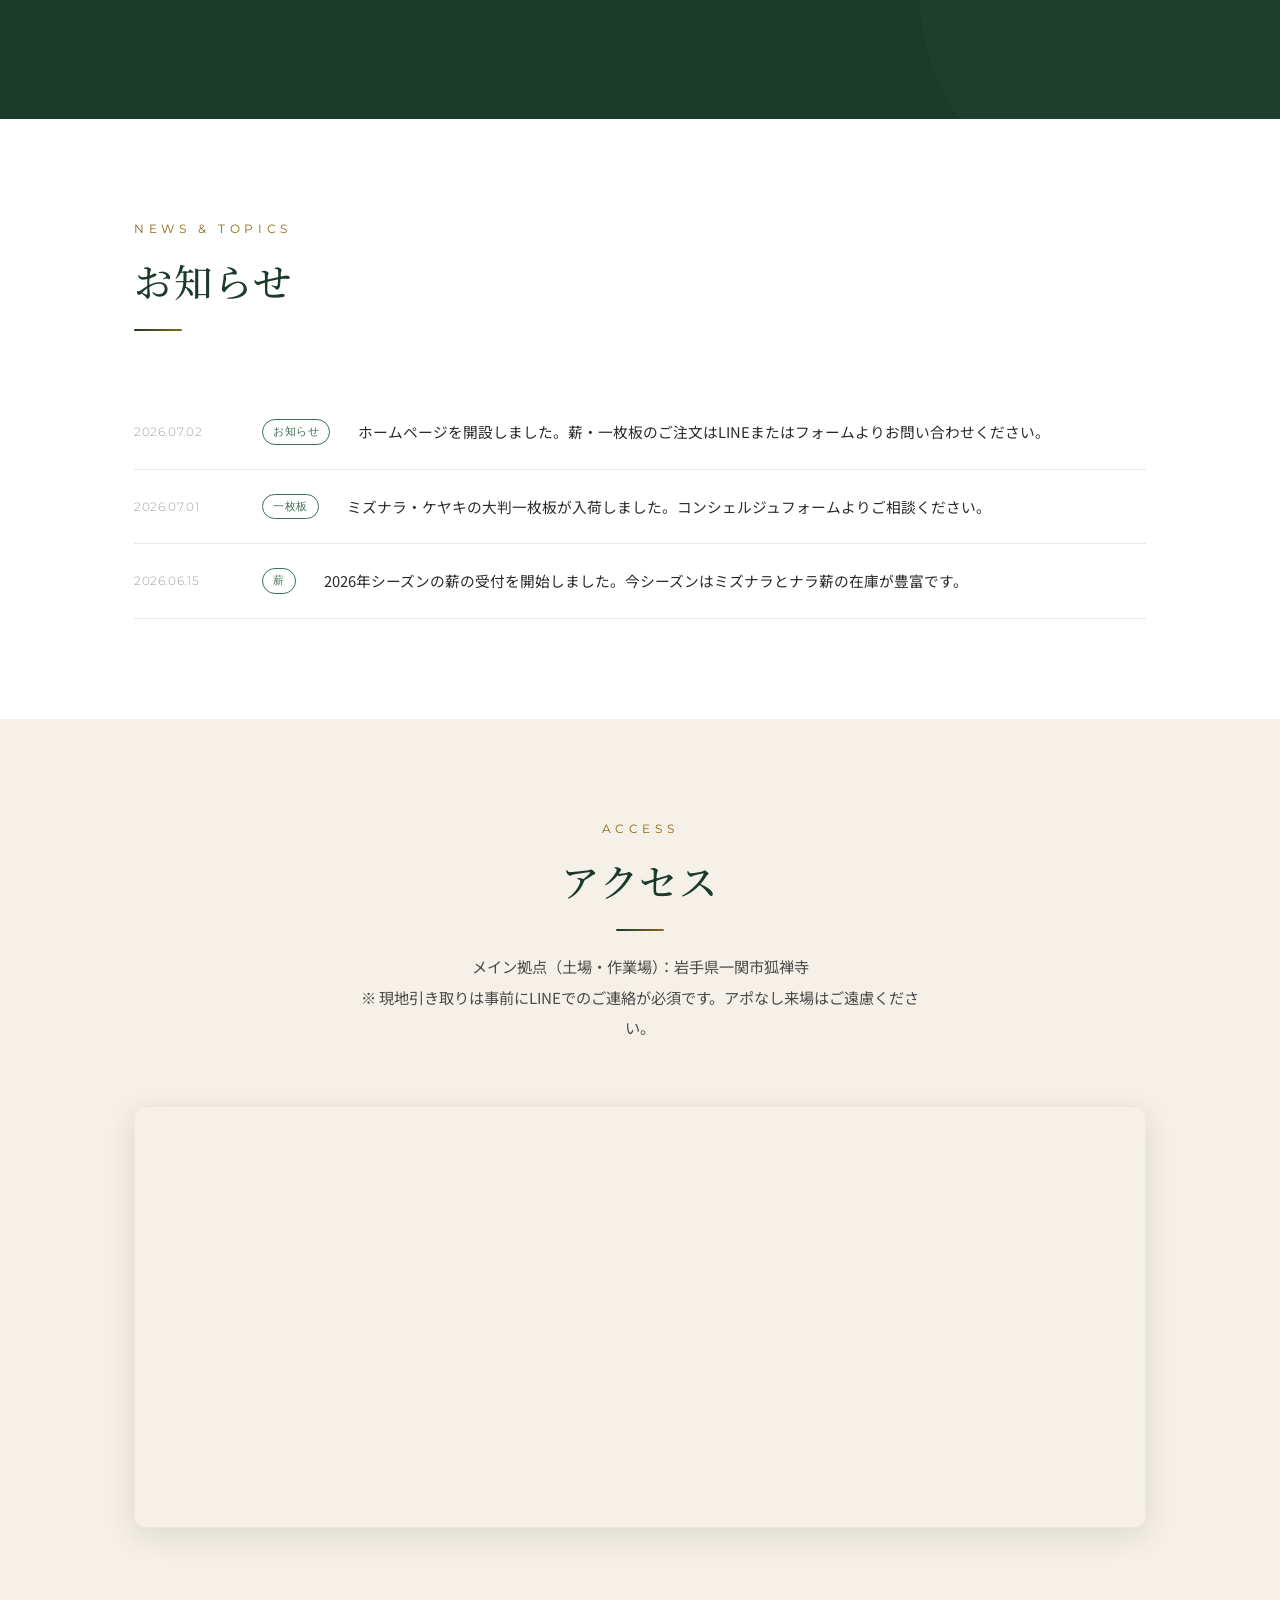
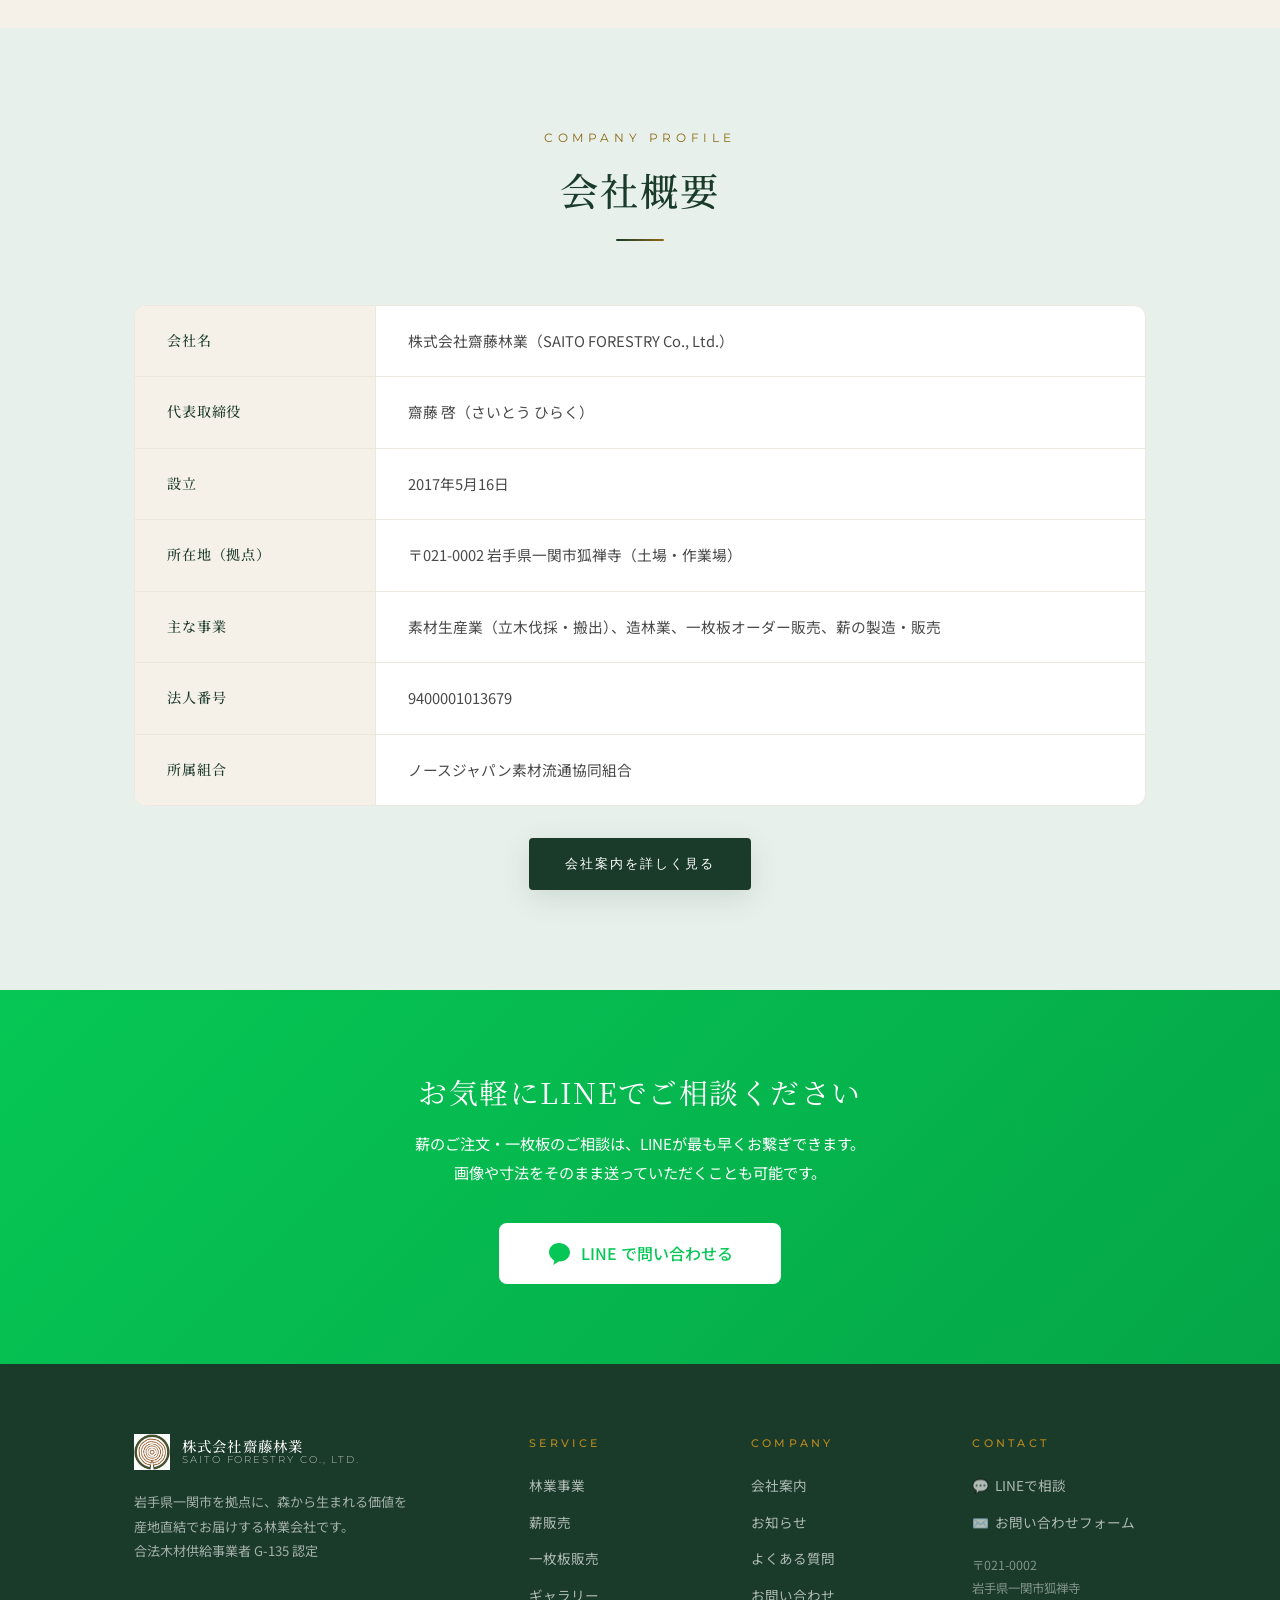
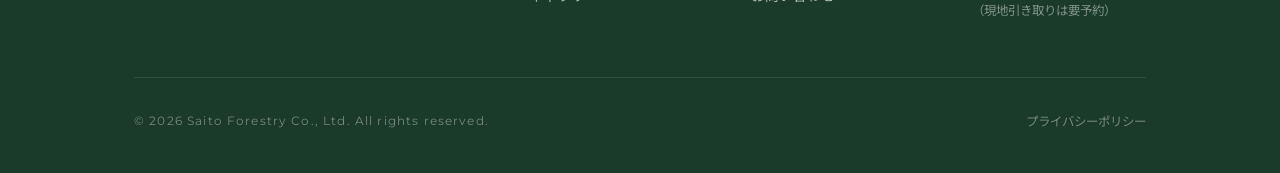
==== commit ce7670ac: "style: firewood配達エリアマップをAREAMAP.pngに差し替え、フッターロゴをSAITOFORESTRY2.pngに変更" ====
--- a/index.html
+++ b/index.html
@@ -394,7 +394,7 @@
         <div class="footer-grid">
             <div class="footer-brand">
                 <div class="footer-brand__logo">
-                    <img src="assets/images/logo.png" alt="株式会社齋藤林業 ロゴ" class="site-logo__img" style="height:36px;">
+                    <img src="assets/images/logo2.png" alt="株式会社齋藤林業 ロゴ" class="site-logo__img" style="height:36px;">
                     <div class="site-logo__text">
                         <span class="site-logo__ja">株式会社齋藤林業</span>
                         <span class="site-logo__en">Saito Forestry Co., Ltd.</span>
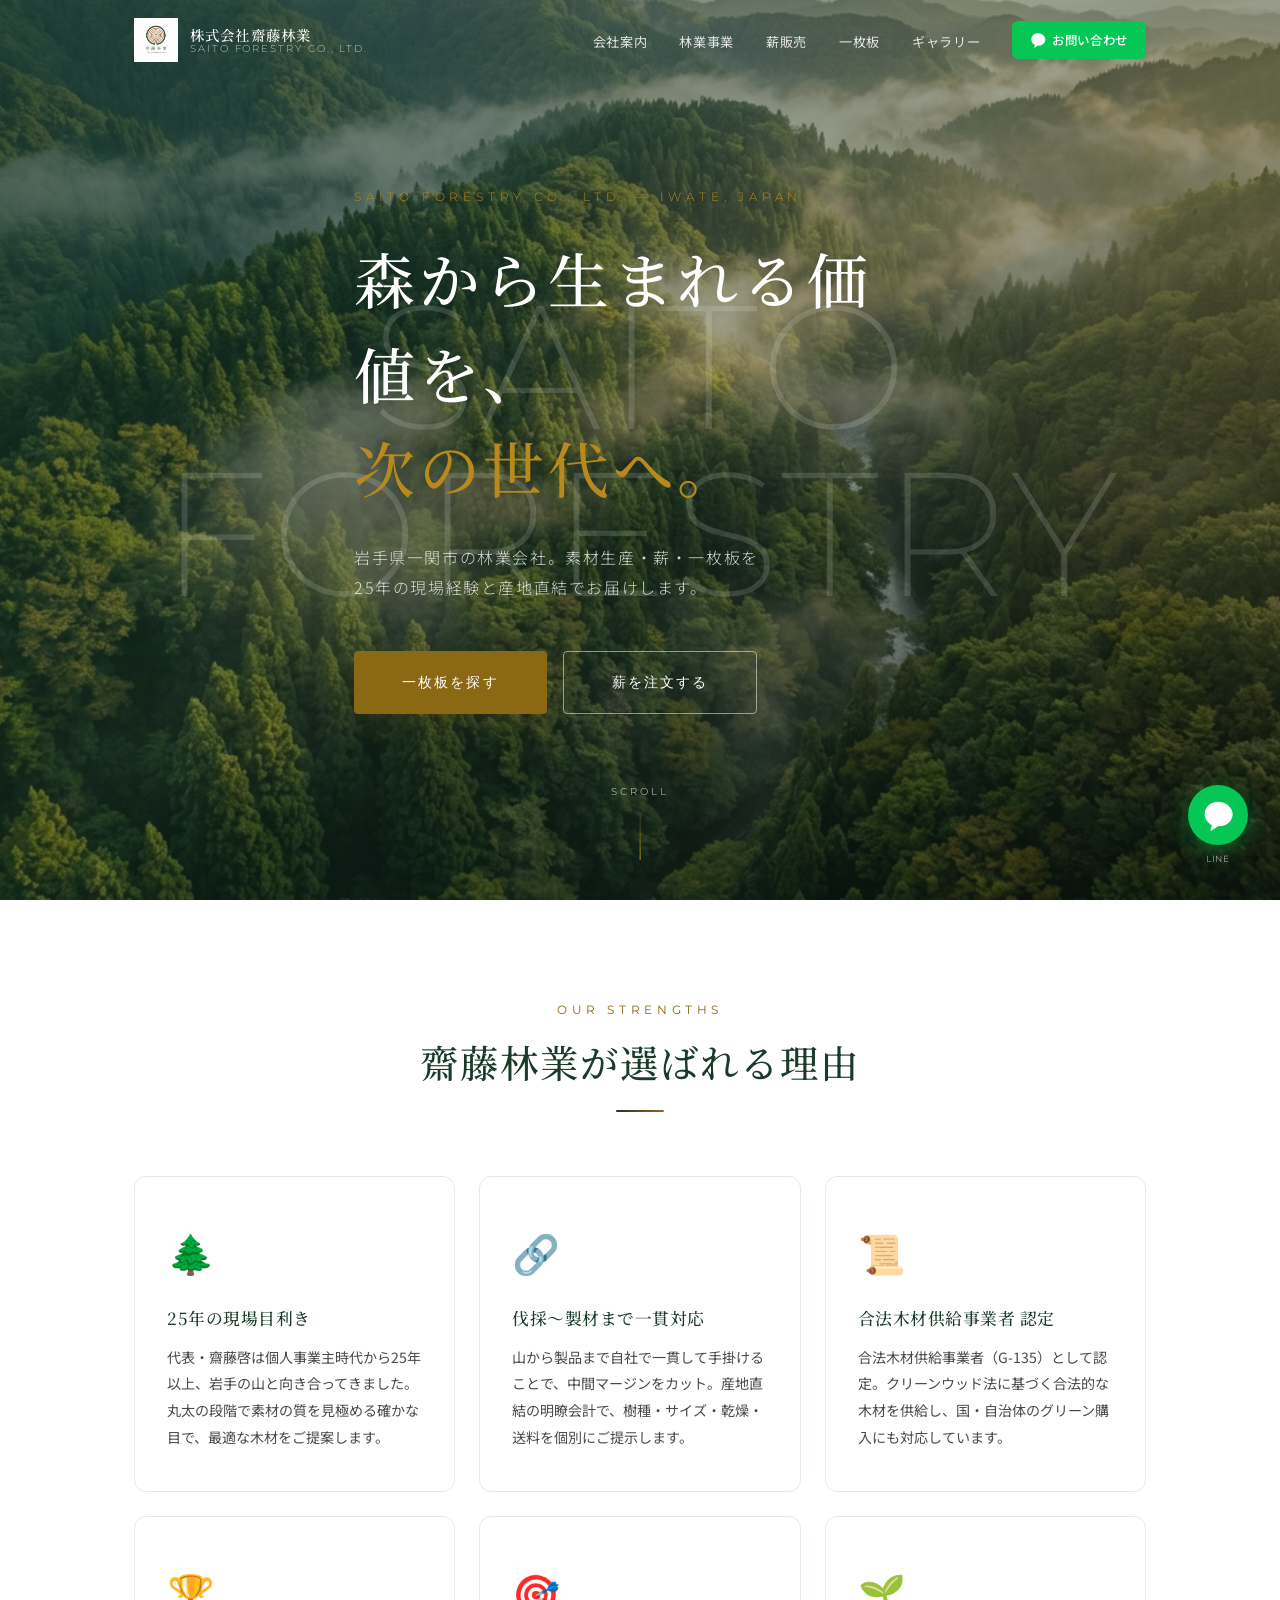
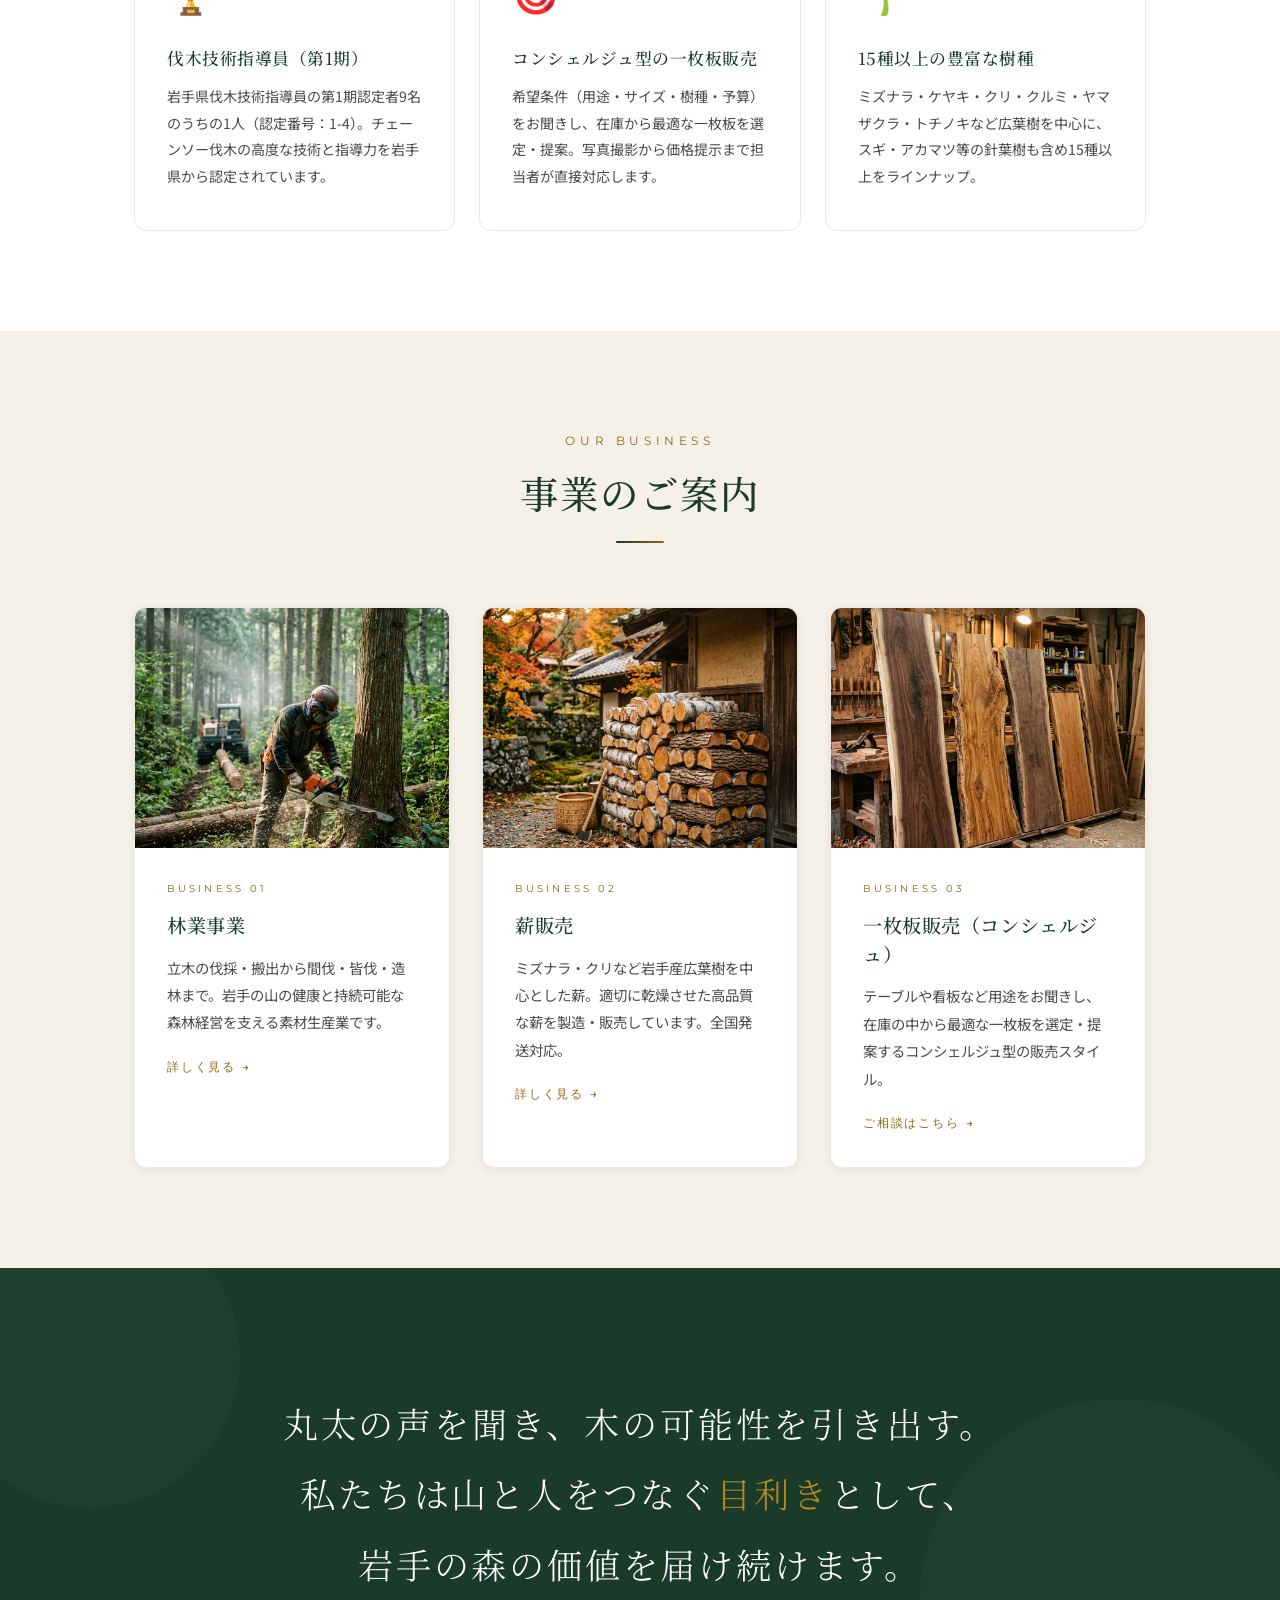
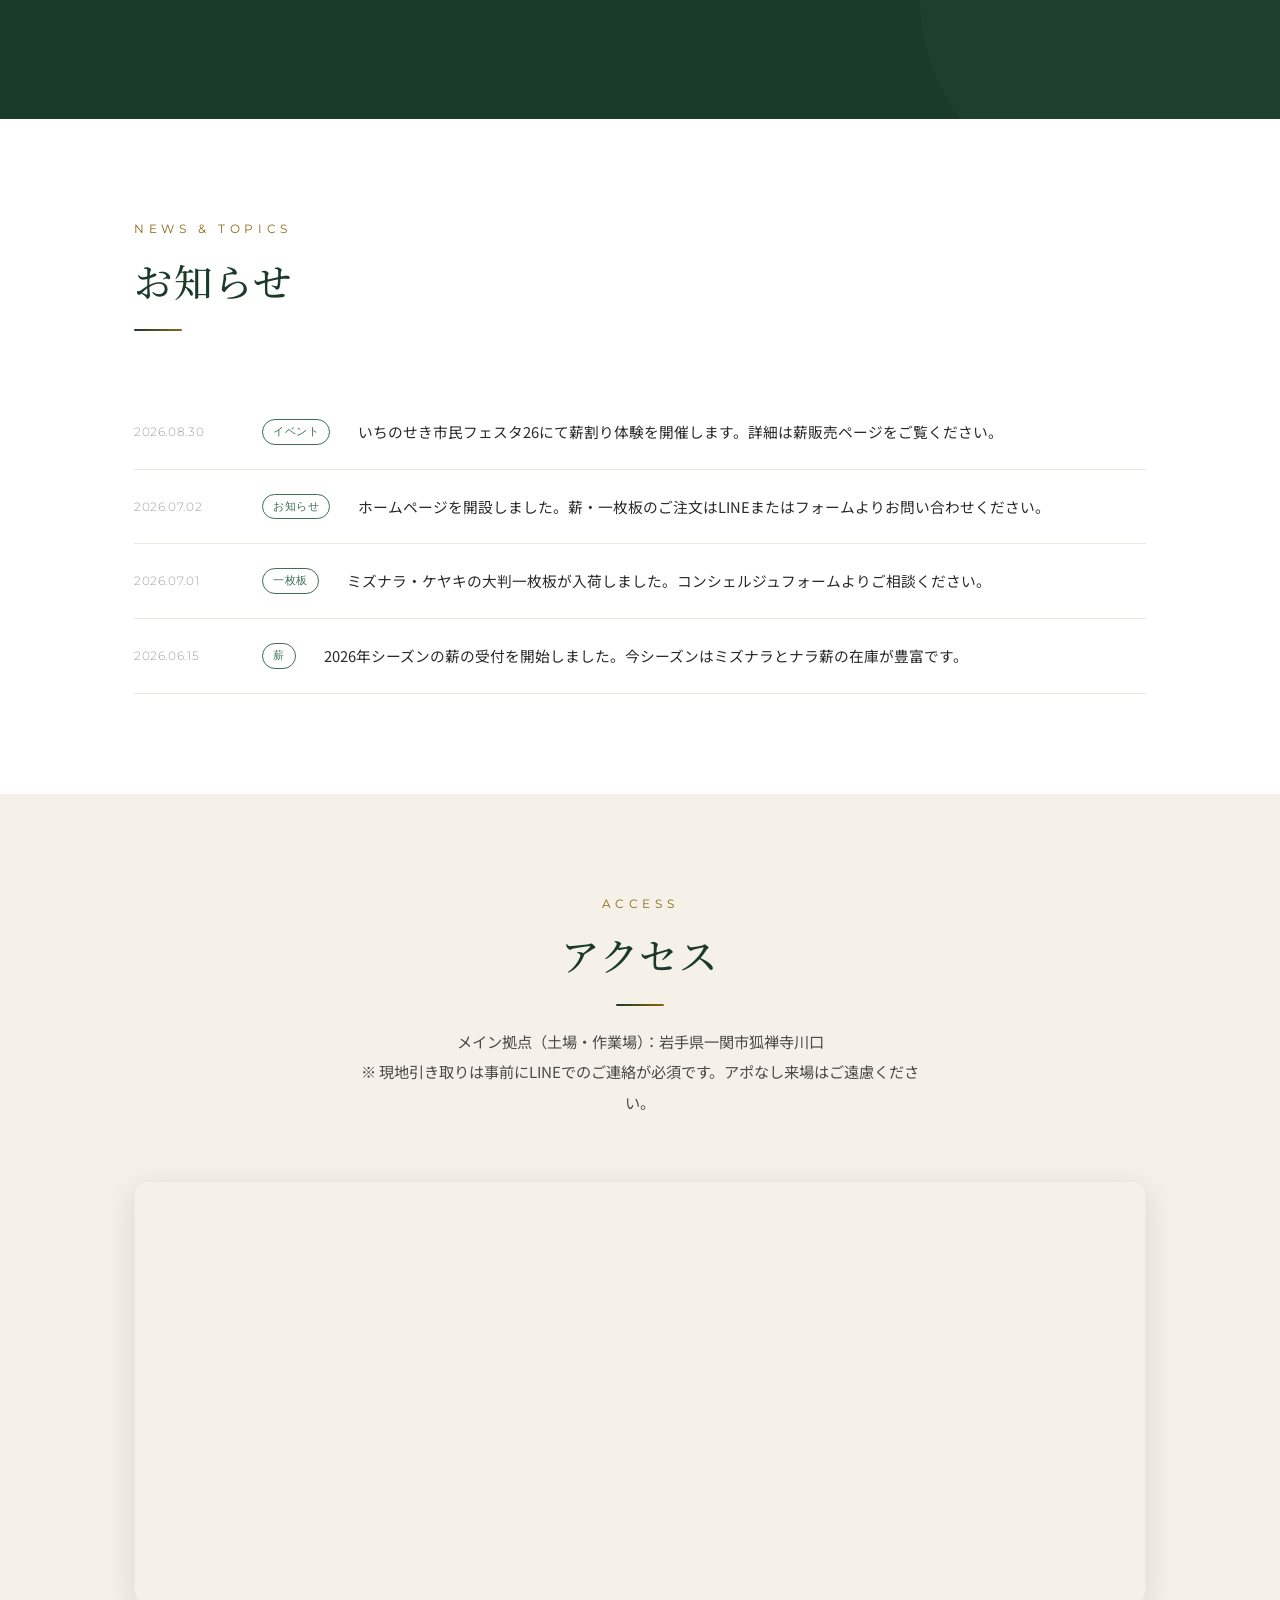
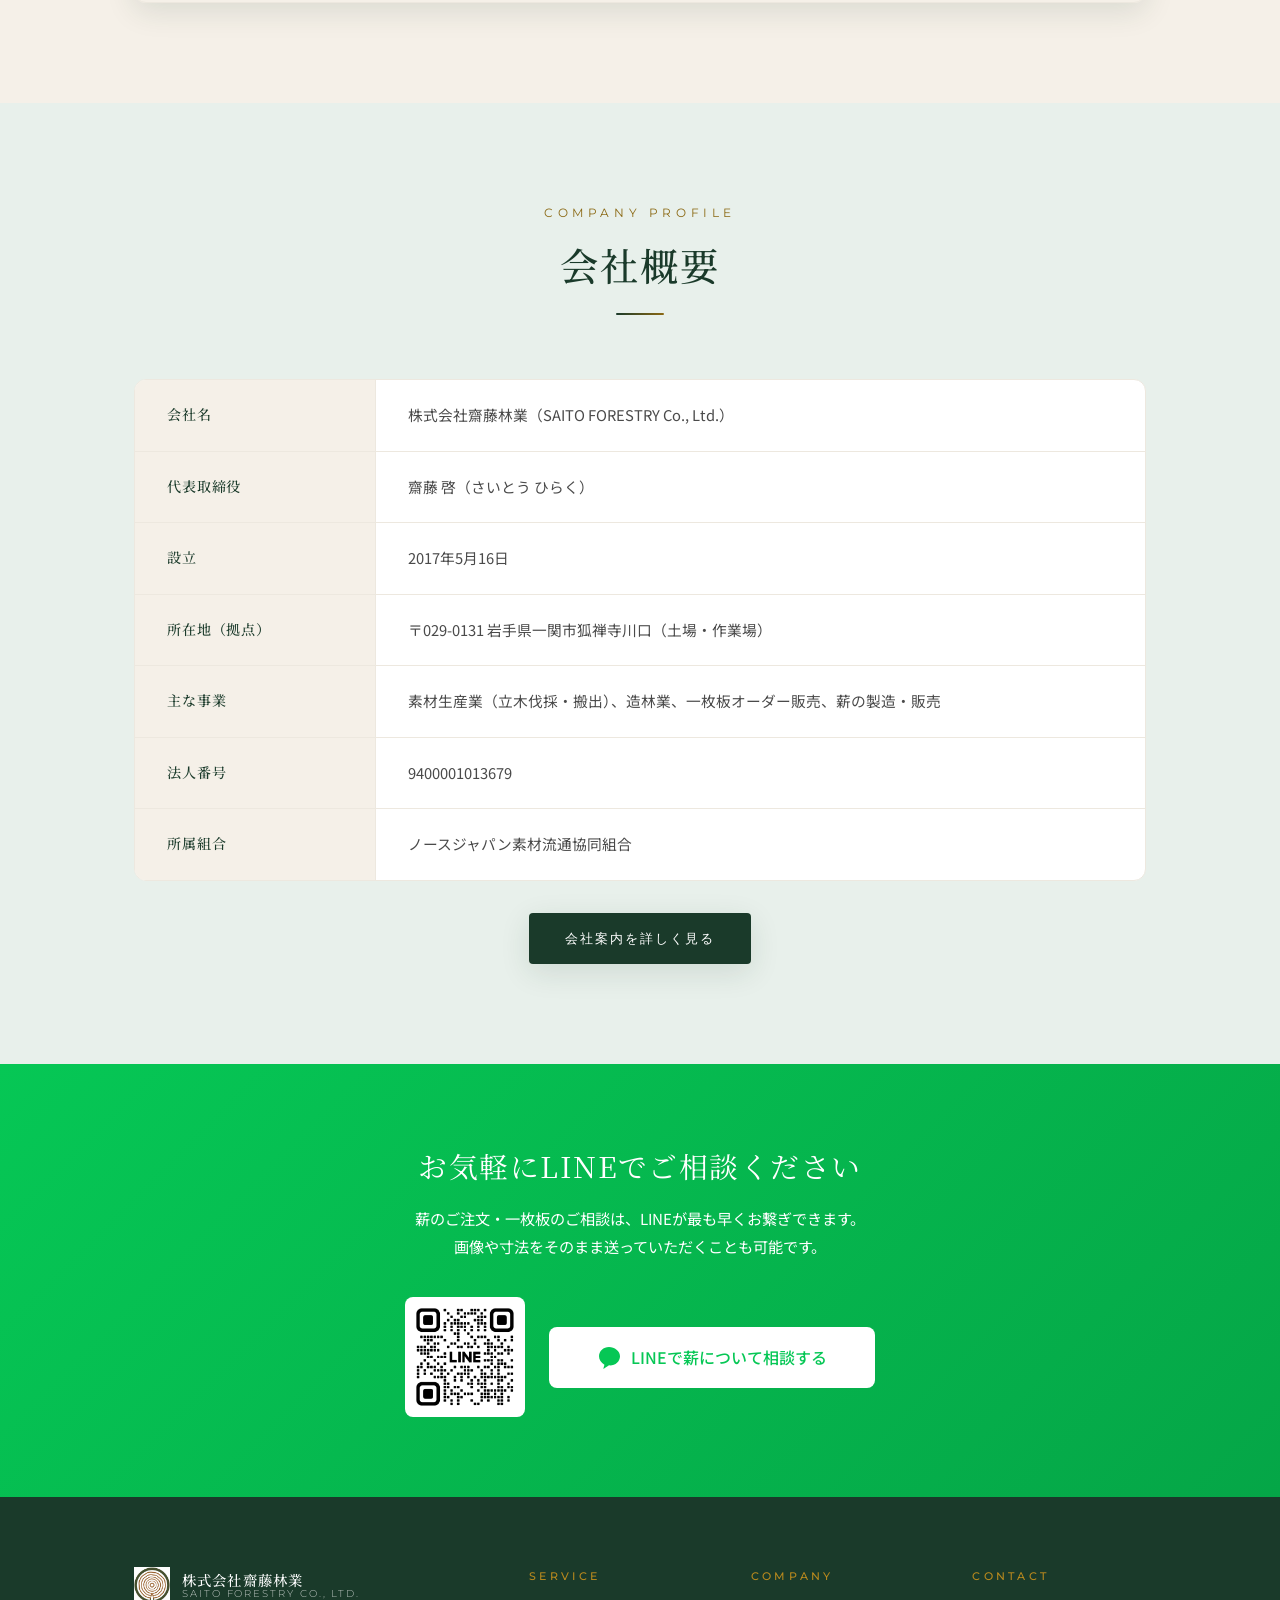
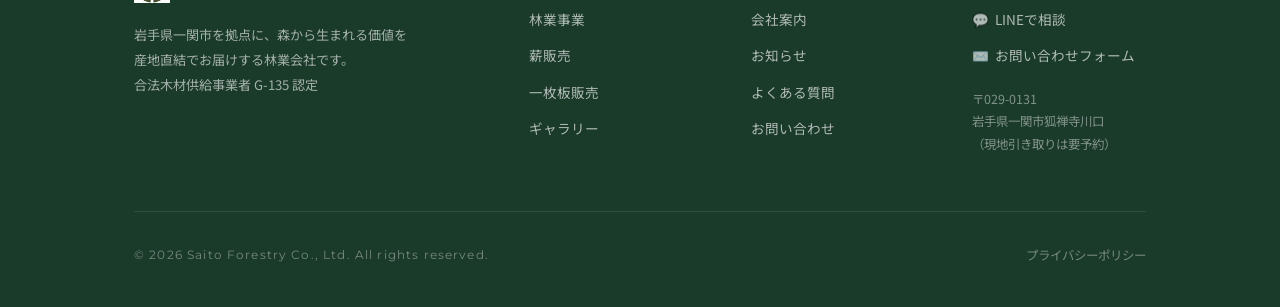
==== commit 4e5bbd92: "feat: 本格公開に向けた改修（住所統一・LINE連携・薪ページ拡張・favicon追加） - 拠点住所を「岩手県一関市狐禅寺川口 〒029-0131」に全ページ統一（構造化データ・Googleマッ" ====
--- a/index.html
+++ b/index.html
@@ -39,10 +39,10 @@
       "foundingDate": "2017-05-16",
       "address": {
         "@type": "PostalAddress",
-        "streetAddress": "狐禅寺",
+        "streetAddress": "狐禅寺川口",
         "addressLocality": "一関市",
         "addressRegion": "岩手県",
-        "postalCode": "021-0002",
+        "postalCode": "029-0131",
         "addressCountry": "JP"
       },
       "geo": {
@@ -89,13 +89,16 @@
             box-shadow: 0 0 0 3px rgba(198,40,40,0.1);
         }
     </style>
+  <link rel="icon" type="image/png" sizes="32x32" href="assets/images/favicon-32.png">
+  <link rel="icon" type="image/png" sizes="16x16" href="assets/images/favicon-16.png">
+  <link rel="apple-touch-icon" sizes="180x180" href="assets/images/apple-touch-icon.png">
 </head>
 
 <body>
 
 <!-- ============ FLOATING LINE BUTTON ============ -->
 <div class="float-line">
-    <a href="https://line.me/ti/p/XXXXXX" class="float-line__btn" target="_blank" rel="noopener" aria-label="LINEでお問い合わせ">
+    <a href="assets/images/line-qr.png" class="float-line__btn" target="_blank" rel="noopener" aria-label="LINEでお問い合わせ">
         <svg viewBox="0 0 48 48" xmlns="http://www.w3.org/2000/svg">
             <path d="M24 4C12.95 4 4 12.28 4 22.5c0 7.08 4.34 13.27 10.8 16.78-.47 1.76-1.7 6.35-1.94 7.34-.3 1.23.45 1.22 1.02.88.44-.26 7.1-4.82 9.98-6.77.7.1 1.41.15 2.14.15 11.05 0 20-8.28 20-18.5S35.05 4 24 4z"/>
         </svg>
@@ -149,6 +152,7 @@
     <section id="hero" aria-label="メインビジュアル">
         <div class="hero__bg" style="background-image: url('assets/images/hero.jpg');"></div>
         <div class="hero__overlay"></div>
+        <div class="hero__brandmark" aria-hidden="true">SAITO<br>FORESTRY</div>
         <div class="hero__content container">
             <span class="hero__label">Saito Forestry Co., Ltd. — Iwate, Japan</span>
             <h1 class="hero__title fade-up">
@@ -280,6 +284,11 @@
             </div>
             <div class="news-list fade-up">
                 <div class="news-item">
+                    <span class="news-item__date">2026.08.30</span>
+                    <span class="news-item__tag">イベント</span>
+                    <a href="firewood/#event" class="news-item__title">いちのせき市民フェスタ26にて薪割り体験を開催します。詳細は薪販売ページをご覧ください。</a>
+                </div>
+                <div class="news-item">
                     <span class="news-item__date">2026.07.02</span>
                     <span class="news-item__tag">お知らせ</span>
                     <a href="#" class="news-item__title">ホームページを開設しました。薪・一枚板のご注文はLINEまたはフォームよりお問い合わせください。</a>
@@ -306,17 +315,17 @@
                 <h2 class="section-head__title" id="access-heading">アクセス</h2>
                 <div class="divider divider--center"></div>
                 <p class="section-head__desc">
-                    メイン拠点（土場・作業場）：岩手県一関市狐禅寺<br>
+                    メイン拠点（土場・作業場）：岩手県一関市狐禅寺川口<br>
                     ※ 現地引き取りは事前にLINEでのご連絡が必須です。アポなし来場はご遠慮ください。
                 </p>
             </div>
             <div class="map-wrap fade-up">
                 <iframe
-                    src="https://www.google.com/maps/embed?pb=!1m18!1m12!1m3!1d12483.25!2d141.1215!3d38.9195!2m3!1f0!2f0!3f0!3m2!1i1024!2i768!4f13.1!3m3!1m2!1s0x5f596c2b4e19a3b1%3A0x6d0c7c2d09f8b1a4!2z5bKB57O75bqX5biC54eP56OK5a-6!5e0!3m2!1sja!2sjp!4v1688000000000"
+                    src="https://www.google.com/maps?q=%E5%B2%A9%E6%89%8B%E7%9C%8C%E4%B8%80%E9%96%A2%E5%B8%82%E7%8B%90%E7%A6%85%E5%AF%BA%E5%B7%9D%E5%8F%A3&output=embed"
                     allowfullscreen=""
                     loading="lazy"
                     referrerpolicy="no-referrer-when-downgrade"
-                    title="株式会社齋藤林業 所在地マップ（一関市狐禅寺）">
+                    title="株式会社齋藤林業 所在地マップ（一関市狐禅寺川口）">
                 </iframe>
             </div>
         </div>
@@ -348,7 +357,7 @@
                         </tr>
                         <tr>
                             <th scope="row">所在地（拠点）</th>
-                            <td><address style="font-style:normal;">〒021-0002 岩手県一関市狐禅寺（土場・作業場）</address></td>
+                            <td><address style="font-style:normal;">〒029-0131 岩手県一関市狐禅寺川口（土場・作業場）</address></td>
                         </tr>
                         <tr>
                             <th scope="row">主な事業</th>
@@ -379,10 +388,13 @@
                 薪のご注文・一枚板のご相談は、LINEが最も早くお繋ぎできます。<br>
                 画像や寸法をそのまま送っていただくことも可能です。
             </p>
-            <a href="https://line.me/ti/p/XXXXXX" class="btn--line-white fade-up" target="_blank" rel="noopener">
-                <svg width="24" height="24" viewBox="0 0 48 48" fill="#06C755"><path d="M24 4C12.95 4 4 12.28 4 22.5c0 7.08 4.34 13.27 10.8 16.78-.47 1.76-1.7 6.35-1.94 7.34-.3 1.23.45 1.22 1.02.88.44-.26 7.1-4.82 9.98-6.77.7.1 1.41.15 2.14.15 11.05 0 20-8.28 20-18.5S35.05 4 24 4z"/></svg>
-                LINE で問い合わせる
-            </a>
+            <div class="line-cta__row fade-up">
+                <img src="assets/images/line-qr.png" alt="齋藤林業 LINE公式アカウント 友だち追加QRコード" class="line-cta__qr" width="120" height="120" loading="lazy">
+                <a href="assets/images/line-qr.png" class="btn--line-white" target="_blank" rel="noopener">
+                    <svg width="24" height="24" viewBox="0 0 48 48" fill="#06C755"><path d="M24 4C12.95 4 4 12.28 4 22.5c0 7.08 4.34 13.27 10.8 16.78-.47 1.76-1.7 6.35-1.94 7.34-.3 1.23.45 1.22 1.02.88.44-.26 7.1-4.82 9.98-6.77.7.1 1.41.15 2.14.15 11.05 0 20-8.28 20-18.5S35.05 4 24 4z"/></svg>
+                    LINEで薪について相談する
+                </a>
+            </div>
         </div>
     </section>
 
@@ -428,7 +440,7 @@
                 <div class="footer-nav__title">Contact</div>
                 <ul>
                     <li>
-                        <a href="https://line.me/ti/p/XXXXXX" target="_blank" rel="noopener">
+                        <a href="assets/images/line-qr.png" target="_blank" rel="noopener">
                             <span>💬</span> LINEで相談
                         </a>
                     </li>
@@ -439,8 +451,8 @@
                     </li>
                 </ul>
                 <div style="margin-top:20px; font-size:0.78rem; color:rgba(255,255,255,0.45); line-height:1.8;">
-                    〒021-0002<br>
-                    岩手県一関市狐禅寺<br>
+                    〒029-0131<br>
+                    岩手県一関市狐禅寺川口<br>
                     （現地引き取りは要予約）
                 </div>
             </nav>
--- a/style.css
+++ b/style.css
@@ -637,6 +637,13 @@
     gap: 32px;
 }
 
+.grid-2-col {
+    display: grid;
+    grid-template-columns: repeat(2, 1fr);
+    gap: 64px;
+    align-items: center;
+}
+
 .grid-4 {
     display: grid;
     grid-template-columns: repeat(4, 1fr);
@@ -1332,6 +1339,32 @@
     line-height: 1.9;
 }
 
+.line-cta__row {
+    display: flex;
+    align-items: center;
+    justify-content: center;
+    gap: 24px;
+    flex-wrap: wrap;
+}
+
+.line-cta__qr {
+    background: var(--white);
+    border-radius: 8px;
+    padding: 6px;
+    display: block;
+}
+
+@media (max-width: 640px) {
+    .line-cta__row {
+        flex-direction: column-reverse;
+        gap: 20px;
+    }
+    .line-cta__qr {
+        width: 88px;
+        height: 88px;
+    }
+}
+
 .btn--line-white {
     background: var(--white);
     color: #06C755;
@@ -1707,8 +1740,10 @@
     #mobile-nav { display: flex; }
 
     .grid-3,
-    .grid-2 {
+    .grid-2,
+    .grid-2-col {
         grid-template-columns: 1fr;
+        gap: 32px;
     }
 
     .grid-4 { grid-template-columns: 1fr; }
@@ -1751,3 +1786,268 @@
 
     .float-line { bottom: 20px; right: 20px; }
 }
+
+/* ===== Firewood guide additions ===== */
+.toc-pills {
+    display: flex;
+    flex-wrap: wrap;
+    gap: 10px;
+    justify-content: center;
+    overflow-x: auto;
+    -webkit-overflow-scrolling: touch;
+    padding-bottom: 4px;
+}
+
+.toc-pills a {
+    display: inline-block;
+    white-space: nowrap;
+    padding: 8px 18px;
+    border-radius: 999px;
+    border: 1px solid var(--border);
+    color: var(--forest-mid);
+    font-size: 0.85rem;
+    text-decoration: none;
+    transition: background var(--speed-fast, 0.2s) var(--ease), color var(--speed-fast, 0.2s) var(--ease);
+}
+
+.toc-pills a:hover {
+    background: var(--forest);
+    color: var(--white);
+    border-color: var(--forest);
+}
+
+.wood-compare {
+    display: grid;
+    grid-template-columns: 1fr 1fr;
+    gap: 24px;
+}
+
+@media (max-width: 720px) {
+    .wood-compare { grid-template-columns: 1fr; }
+}
+
+.wood-compare__card {
+    background: var(--white);
+    border: 1px solid var(--border-light);
+    border-radius: 12px;
+    padding: 28px;
+    box-shadow: var(--shadow-sm);
+}
+
+.wood-compare__card h3 {
+    font-family: 'Noto Serif JP', serif;
+    color: var(--forest);
+    font-size: 1.15rem;
+    margin-bottom: 12px;
+}
+
+.wood-compare__card ul {
+    margin: 12px 0;
+    padding-left: 1.2em;
+    color: var(--text-mid);
+    font-size: 0.92rem;
+    line-height: 1.8;
+}
+
+.step-list {
+    display: grid;
+    grid-template-columns: repeat(4, 1fr);
+    gap: 20px;
+}
+
+@media (max-width: 860px) {
+    .step-list { grid-template-columns: repeat(2, 1fr); }
+}
+@media (max-width: 480px) {
+    .step-list { grid-template-columns: 1fr; }
+}
+
+.step-list__item {
+    background: var(--white);
+    border: 1px solid var(--border-light);
+    border-radius: 12px;
+    padding: 22px 20px;
+    text-align: center;
+    box-shadow: var(--shadow-sm);
+}
+
+.step-list__num {
+    display: inline-block;
+    font-family: 'Noto Serif JP', serif;
+    font-size: 0.8rem;
+    color: var(--wood);
+    letter-spacing: 0.1em;
+    margin-bottom: 8px;
+}
+
+.step-list__title {
+    font-weight: 500;
+    color: var(--forest);
+    margin-bottom: 8px;
+}
+
+.step-list__text {
+    font-size: 0.85rem;
+    color: var(--text-mid);
+    line-height: 1.7;
+}
+
+.warning-box {
+    background: #fff8ef;
+    border: 1px solid #e8cf9e;
+    border-left: 4px solid var(--wood);
+    border-radius: 8px;
+    padding: 24px 28px;
+    margin-bottom: 20px;
+}
+
+.warning-box h3 {
+    display: flex;
+    align-items: center;
+    gap: 8px;
+    font-size: 1rem;
+    color: var(--wood-dark);
+    margin-bottom: 8px;
+    font-weight: 500;
+}
+
+.warning-box p, .warning-box ul {
+    font-size: 0.9rem;
+    color: var(--text-mid);
+    line-height: 1.8;
+}
+
+.warning-box ul { padding-left: 1.2em; }
+
+.storage-list {
+    display: grid;
+    grid-template-columns: repeat(auto-fit, minmax(200px, 1fr));
+    gap: 20px;
+}
+
+.storage-list__item {
+    background: var(--forest-pale);
+    border-radius: 12px;
+    padding: 22px 20px;
+}
+
+.storage-list__item h3 {
+    font-size: 0.98rem;
+    color: var(--forest);
+    margin-bottom: 8px;
+    font-weight: 500;
+}
+
+.storage-list__item p {
+    font-size: 0.85rem;
+    color: var(--text-mid);
+    line-height: 1.7;
+}
+
+.event-banner {
+    background: linear-gradient(135deg, var(--wood-dark), var(--wood));
+    color: var(--white);
+    border-radius: 16px;
+    padding: 40px;
+    box-shadow: var(--shadow-wood);
+}
+
+.event-banner__label {
+    font-size: 0.78rem;
+    letter-spacing: 0.15em;
+    opacity: 0.85;
+    text-transform: uppercase;
+}
+
+.event-banner__title {
+    font-family: 'Noto Serif JP', serif;
+    font-size: 1.4rem;
+    margin: 8px 0 16px;
+}
+
+.event-banner__meta {
+    display: flex;
+    flex-wrap: wrap;
+    gap: 12px 28px;
+    margin: 18px 0;
+    font-size: 0.9rem;
+}
+
+.event-banner__meta strong { display: block; font-size: 0.72rem; opacity: 0.8; font-weight: 400; }
+
+.event-banner table {
+    width: 100%;
+    border-collapse: collapse;
+    margin: 18px 0;
+    font-size: 0.88rem;
+}
+
+.event-banner table th, .event-banner table td {
+    text-align: left;
+    padding: 8px 10px;
+    border-bottom: 1px solid rgba(255,255,255,0.25);
+    vertical-align: top;
+}
+
+.event-banner table th {
+    width: 30%;
+    font-weight: 400;
+    opacity: 0.85;
+}
+
+.event-banner__actions {
+    display: flex;
+    flex-wrap: wrap;
+    gap: 12px;
+    margin-top: 20px;
+}
+
+.event-banner .btn, .event-banner .btn--line-white {
+    font-size: 0.9rem;
+}
+
+@media (max-width: 640px) {
+    .u-pc { display: none; }
+}
+
+/* ===== Hero brand mark (SAITO FORESTRY) ===== */
+.hero__brandmark {
+    position: absolute;
+    inset: 0;
+    display: flex;
+    align-items: center;
+    justify-content: center;
+    font-family: 'Montserrat', sans-serif;
+    font-weight: 200;
+    font-size: clamp(3.2rem, 14vw, 11rem);
+    line-height: 0.95;
+    letter-spacing: 0.02em;
+    color: rgba(255,255,255,0.14);
+    text-align: center;
+    pointer-events: none;
+    z-index: 1;
+    user-select: none;
+}
+
+@media (min-width: 1100px) {
+    .hero__brandmark { white-space: nowrap; }
+}
+
+/* ===== Reduced motion ===== */
+@media (prefers-reduced-motion: reduce) {
+    html { scroll-behavior: auto; }
+    .fade-up, .fade-in {
+        opacity: 1 !important;
+        transform: none !important;
+        transition: none !important;
+    }
+    .hero__bg, #hero:hover .hero__bg {
+        transition: none !important;
+        transform: none !important;
+    }
+    * {
+        animation-duration: 0.001ms !important;
+        animation-iteration-count: 1 !important;
+        transition-duration: 0.001ms !important;
+    }
+}
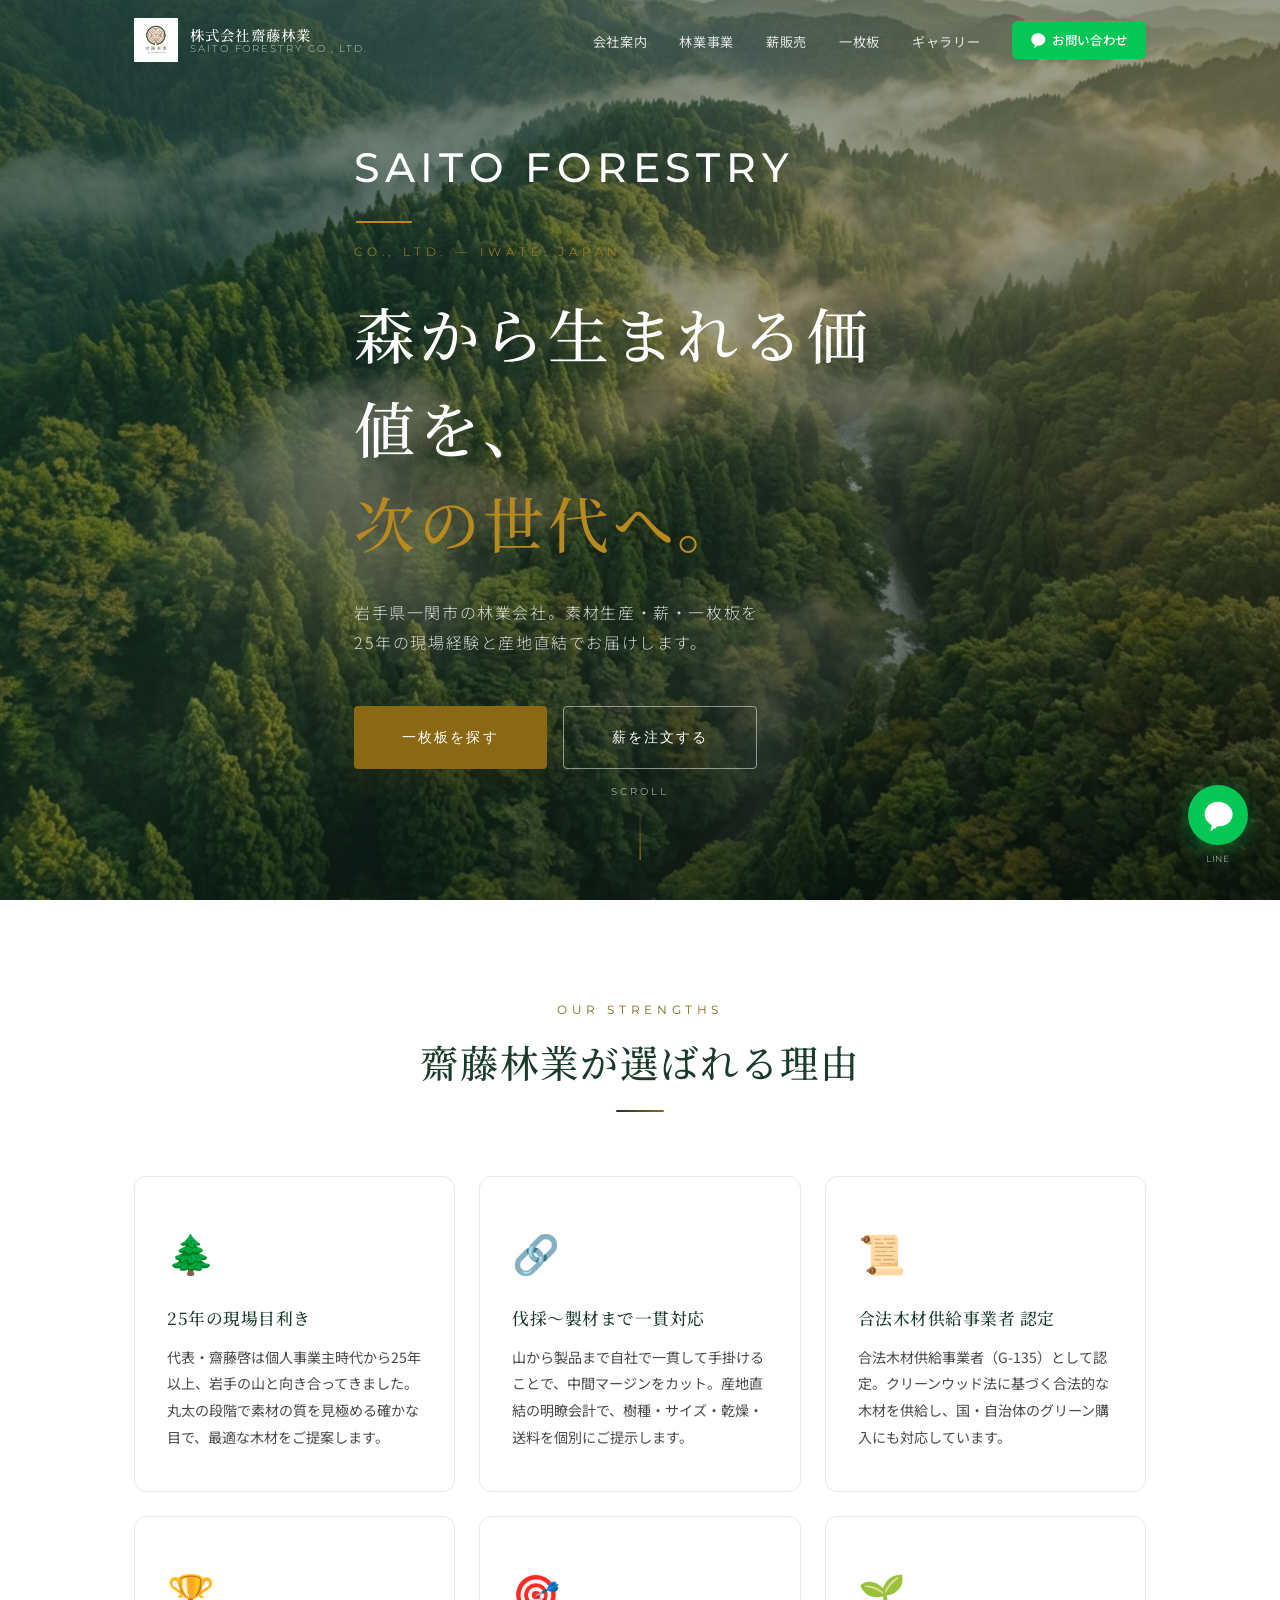
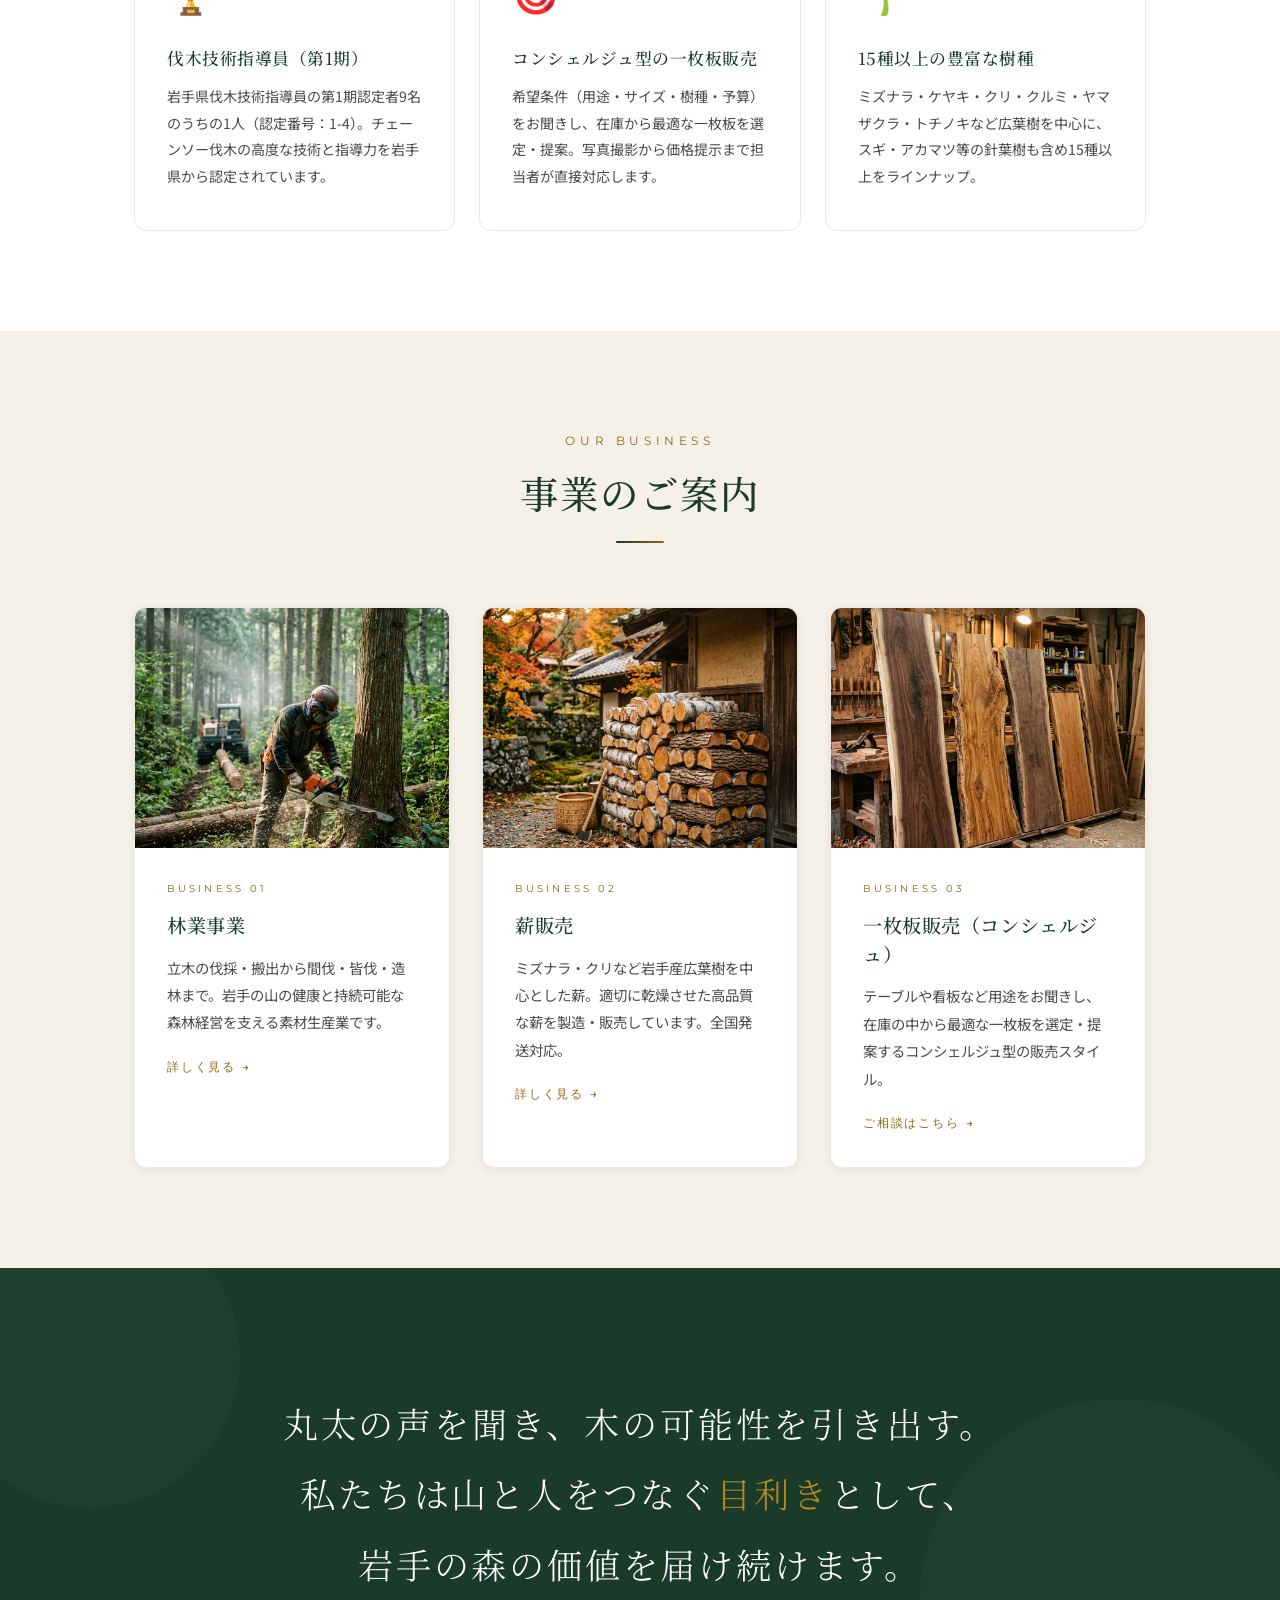
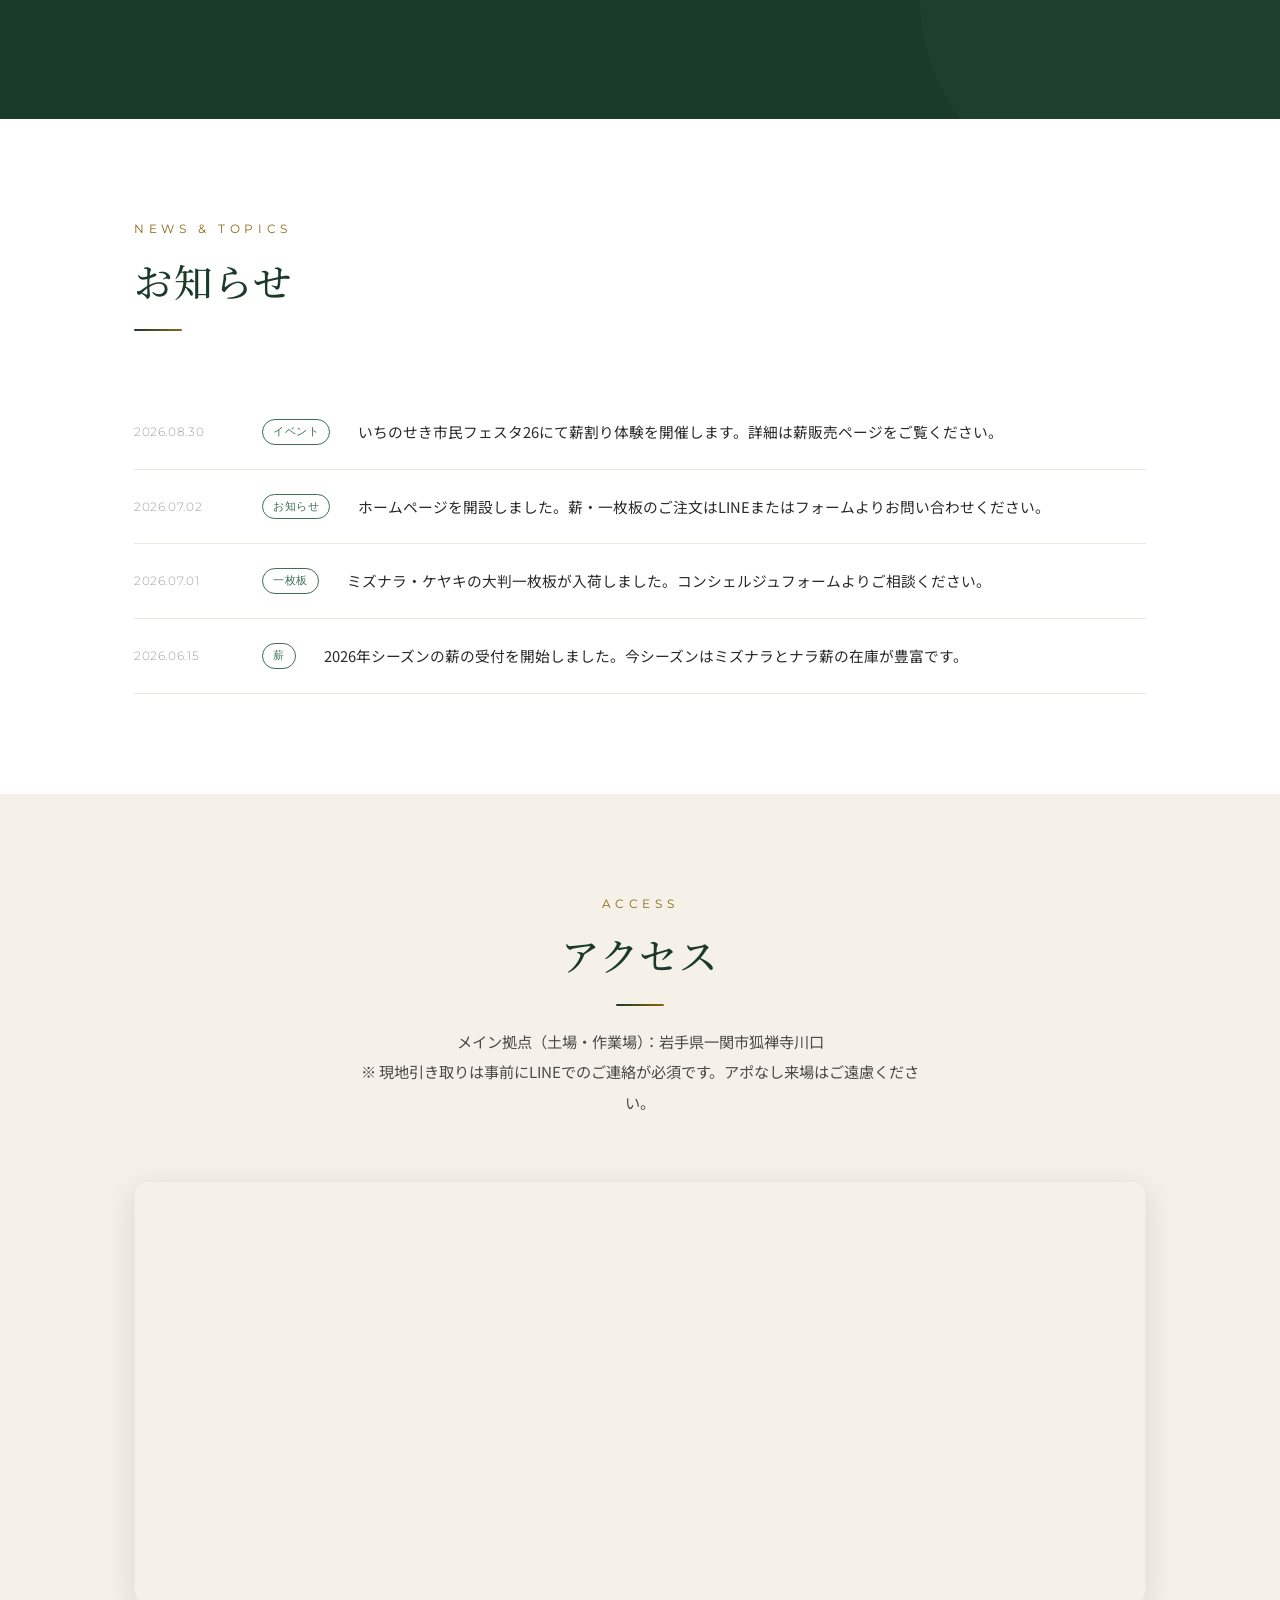
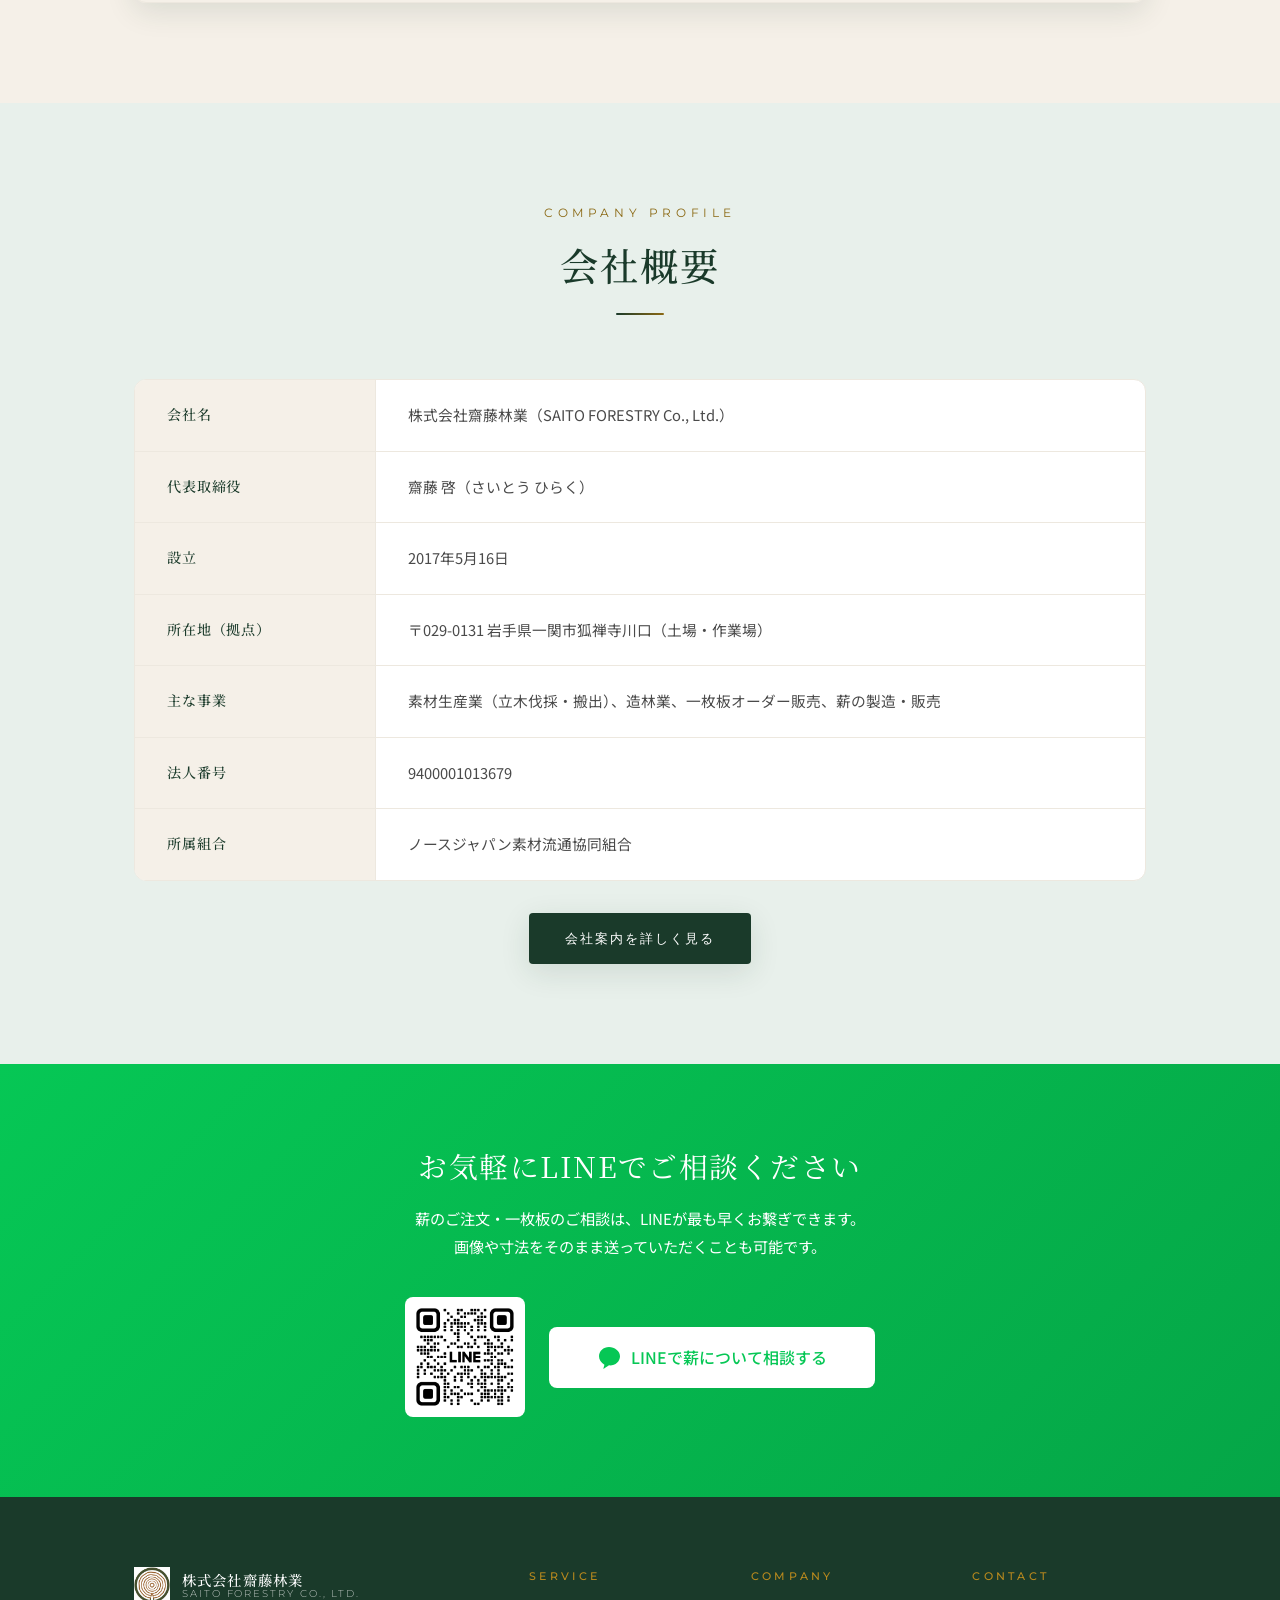
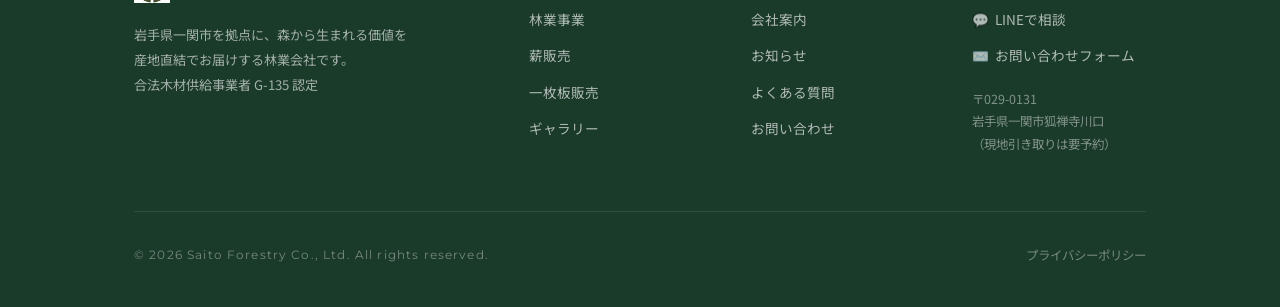
==== commit 04120a56: "fix: LINE友だち追加URLを実URLに変更、Hero背景タイポグラフィを見直し - 全ページのLINEボタン(href)を実際の友だち追加URL https://lin.ee/SUqpcm6 " ====
--- a/index.html
+++ b/index.html
@@ -9,20 +9,20 @@
     <title>株式会社齋藤林業｜岩手の森から生まれる価値を、次の世代へ。</title>
     <meta name="description" content="岩手県一関市の株式会社齋藤林業。25年以上の林業実績を持つ代表・齋藤啓が手掛ける素材生産・薪販売・一枚板のコンシェルジュ型オーダー販売。合法木材供給事業者（G-135）認定。">
     <meta name="keywords" content="齋藤林業,一関市,薪販売,一枚板,林業,岩手,素材生産,無垢板,木材,ケヤキ,ミズナラ,クリ">
-    <link rel="canonical" href="https://saito-ringyo.co.jp/">
+    <link rel="canonical" href="https://saitoforestry.github.io/">
 
     <!-- OGP -->
     <meta property="og:type" content="website">
     <meta property="og:title" content="株式会社齋藤林業｜森から生まれる価値を、次の世代へ。">
     <meta property="og:description" content="岩手県一関市の林業会社。薪販売・一枚板コンシェルジュ・素材生産。25年の現場経験と合法木材認定。">
-    <meta property="og:url" content="https://saito-ringyo.co.jp/">
+    <meta property="og:url" content="https://saitoforestry.github.io/">
     <meta property="og:site_name" content="株式会社齋藤林業">
     <meta property="og:locale" content="ja_JP">
-    <meta property="og:image" content="https://saito-ringyo.co.jp/assets/images/hero.jpg">
+    <meta property="og:image" content="https://saitoforestry.github.io/assets/images/hero.jpg">
     <meta name="twitter:card" content="summary_large_image">
     <meta name="twitter:title" content="株式会社齋藤林業｜森から生まれる価値を、次の世代へ。">
     <meta name="twitter:description" content="岩手県一関市の林業会社。薪販売・一枚板コンシェルジュ・素材生産。25年の現場経験と合法木材認定。">
-    <meta name="twitter:image" content="https://saito-ringyo.co.jp/assets/images/hero.jpg">
+    <meta name="twitter:image" content="https://saitoforestry.github.io/assets/images/hero.jpg">
 
     <link rel="stylesheet" href="style.css">
 
@@ -33,7 +33,7 @@
       "@type": ["Organization", "LocalBusiness"],
       "name": "株式会社齋藤林業",
       "alternateName": ["齋藤林業", "SAITO FORESTRY Co., Ltd."],
-      "url": "https://saito-ringyo.co.jp/",
+      "url": "https://saitoforestry.github.io/",
       "description": "岩手県一関市の林業会社。素材生産業、薪の製造・販売、一枚板オーダー販売を手掛ける。",
       "legalName": "株式会社齋藤林業",
       "foundingDate": "2017-05-16",
@@ -98,7 +98,7 @@
 
 <!-- ============ FLOATING LINE BUTTON ============ -->
 <div class="float-line">
-    <a href="assets/images/line-qr.png" class="float-line__btn" target="_blank" rel="noopener" aria-label="LINEでお問い合わせ">
+    <a href="https://lin.ee/SUqpcm6" class="float-line__btn" target="_blank" rel="noopener" aria-label="LINEでお問い合わせ">
         <svg viewBox="0 0 48 48" xmlns="http://www.w3.org/2000/svg">
             <path d="M24 4C12.95 4 4 12.28 4 22.5c0 7.08 4.34 13.27 10.8 16.78-.47 1.76-1.7 6.35-1.94 7.34-.3 1.23.45 1.22 1.02.88.44-.26 7.1-4.82 9.98-6.77.7.1 1.41.15 2.14.15 11.05 0 20-8.28 20-18.5S35.05 4 24 4z"/>
         </svg>
@@ -152,9 +152,9 @@
     <section id="hero" aria-label="メインビジュアル">
         <div class="hero__bg" style="background-image: url('assets/images/hero.jpg');"></div>
         <div class="hero__overlay"></div>
-        <div class="hero__brandmark" aria-hidden="true">SAITO<br>FORESTRY</div>
         <div class="hero__content container">
-            <span class="hero__label">Saito Forestry Co., Ltd. — Iwate, Japan</span>
+            <div class="hero__wordmark fade-up">SAITO FORESTRY</div>
+            <span class="hero__label">Co., Ltd. — Iwate, Japan</span>
             <h1 class="hero__title fade-up">
                 森から生まれる価値を、<br>
                 <em>次の世代へ。</em>
@@ -390,7 +390,7 @@
             </p>
             <div class="line-cta__row fade-up">
                 <img src="assets/images/line-qr.png" alt="齋藤林業 LINE公式アカウント 友だち追加QRコード" class="line-cta__qr" width="120" height="120" loading="lazy">
-                <a href="assets/images/line-qr.png" class="btn--line-white" target="_blank" rel="noopener">
+                <a href="https://lin.ee/SUqpcm6" class="btn--line-white" target="_blank" rel="noopener">
                     <svg width="24" height="24" viewBox="0 0 48 48" fill="#06C755"><path d="M24 4C12.95 4 4 12.28 4 22.5c0 7.08 4.34 13.27 10.8 16.78-.47 1.76-1.7 6.35-1.94 7.34-.3 1.23.45 1.22 1.02.88.44-.26 7.1-4.82 9.98-6.77.7.1 1.41.15 2.14.15 11.05 0 20-8.28 20-18.5S35.05 4 24 4z"/></svg>
                     LINEで薪について相談する
                 </a>
@@ -440,7 +440,7 @@
                 <div class="footer-nav__title">Contact</div>
                 <ul>
                     <li>
-                        <a href="assets/images/line-qr.png" target="_blank" rel="noopener">
+                        <a href="https://lin.ee/SUqpcm6" target="_blank" rel="noopener">
                             <span>💬</span> LINEで相談
                         </a>
                     </li>
--- a/style.css
+++ b/style.css
@@ -2010,27 +2010,26 @@
     .u-pc { display: none; }
 }
 
-/* ===== Hero brand mark (SAITO FORESTRY) ===== */
-.hero__brandmark {
+/* ===== Hero wordmark (SAITO FORESTRY) ===== */
+.hero__wordmark {
+    font-family: 'Montserrat', sans-serif;
+    font-weight: 500;
+    font-size: clamp(1.6rem, 3.2vw, 2.6rem);
+    letter-spacing: 0.14em;
+    color: var(--white);
+    margin-bottom: 18px;
+    position: relative;
+    padding-bottom: 18px;
+}
+
+.hero__wordmark::after {
+    content: '';
     position: absolute;
-    inset: 0;
-    display: flex;
-    align-items: center;
-    justify-content: center;
-    font-family: 'Montserrat', sans-serif;
-    font-weight: 200;
-    font-size: clamp(3.2rem, 14vw, 11rem);
-    line-height: 0.95;
-    letter-spacing: 0.02em;
-    color: rgba(255,255,255,0.14);
-    text-align: center;
-    pointer-events: none;
-    z-index: 1;
-    user-select: none;
-}
-
-@media (min-width: 1100px) {
-    .hero__brandmark { white-space: nowrap; }
+    left: 2px;
+    bottom: 0;
+    width: 56px;
+    height: 2px;
+    background: var(--wood-light);
 }
 
 /* ===== Reduced motion ===== */
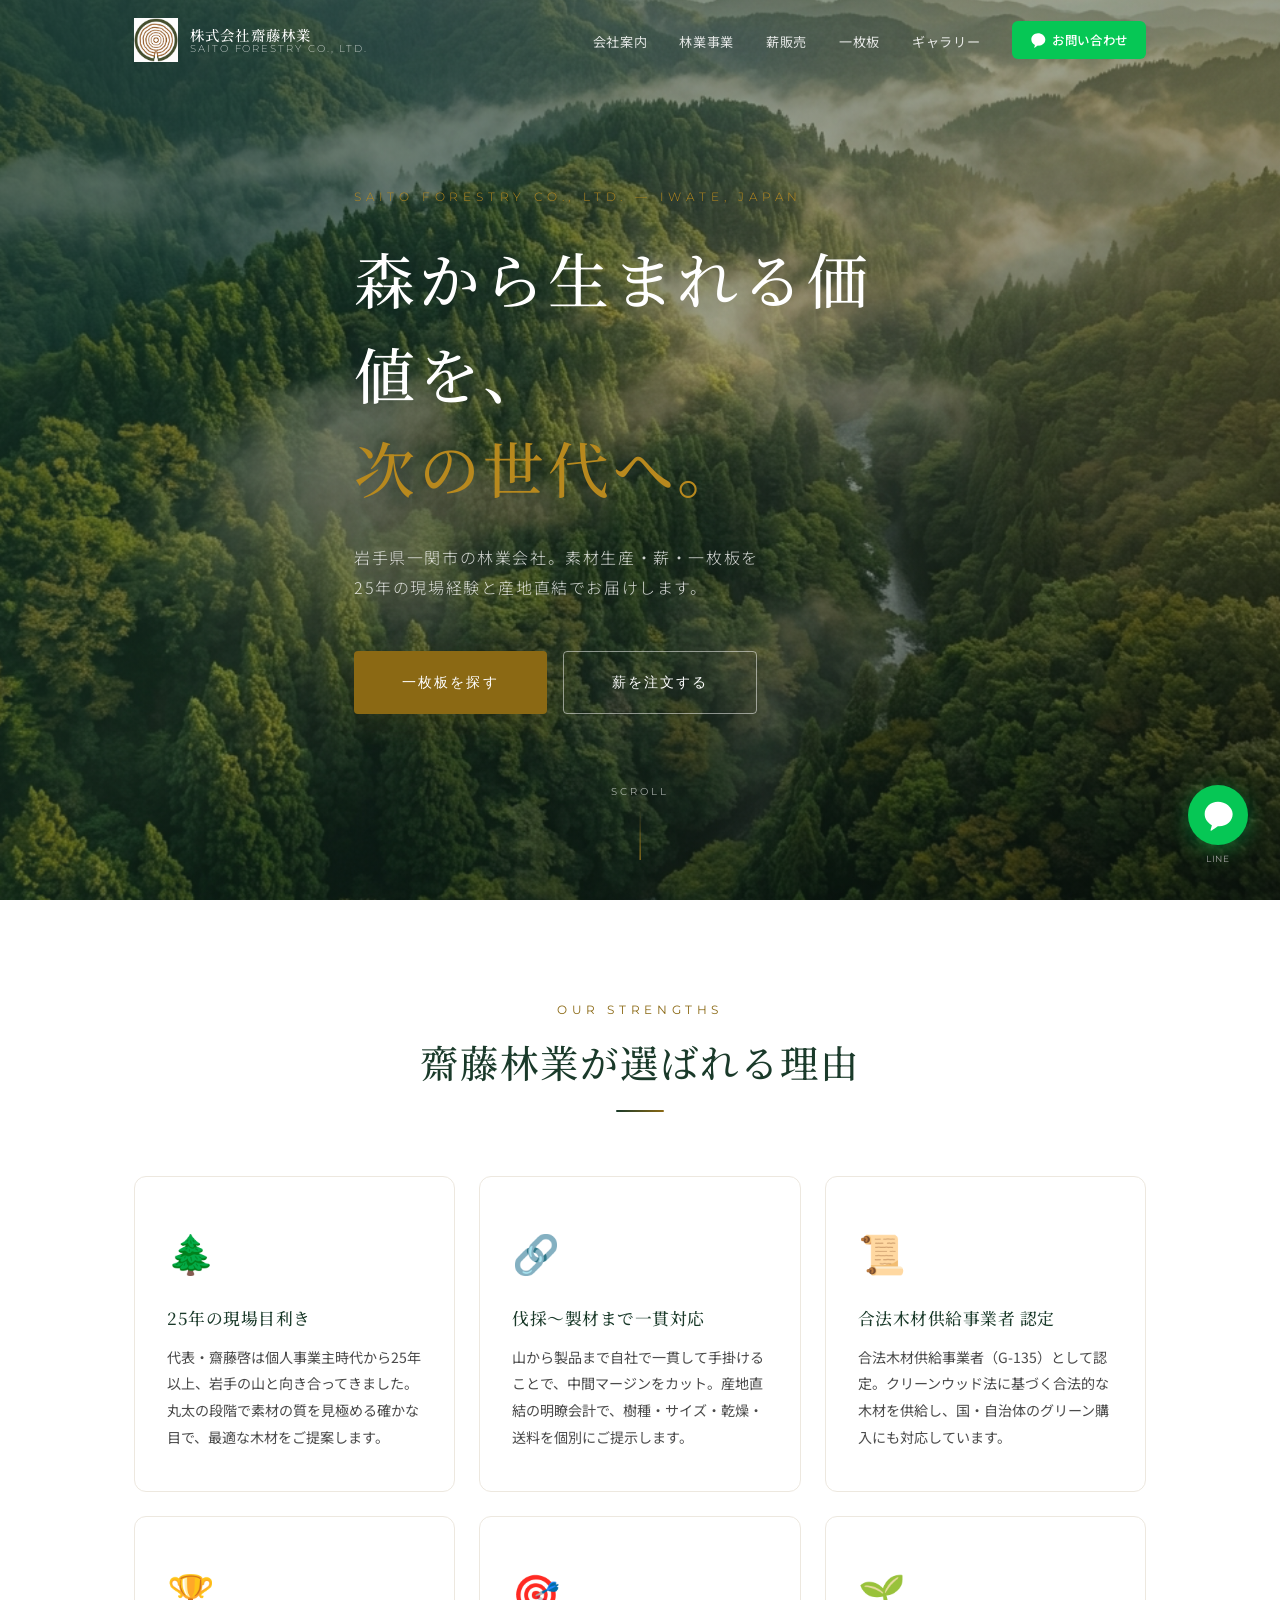
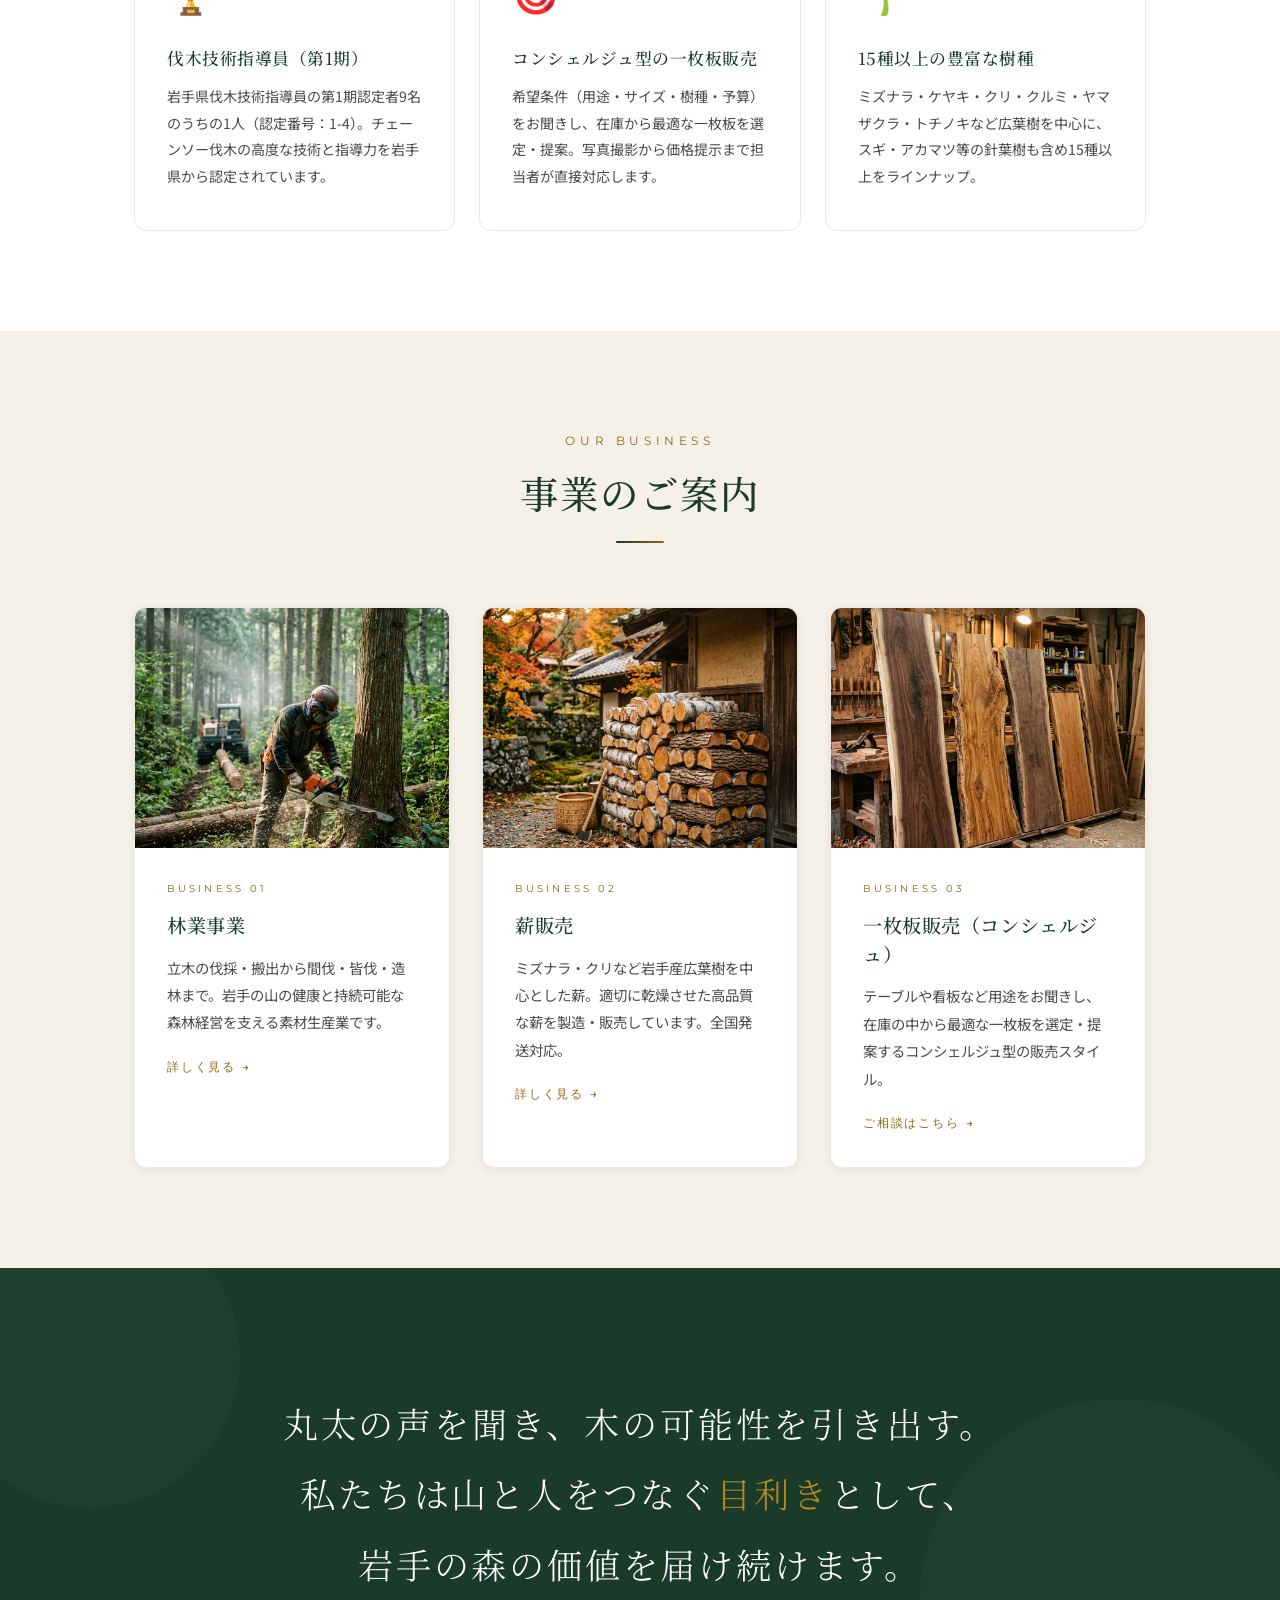
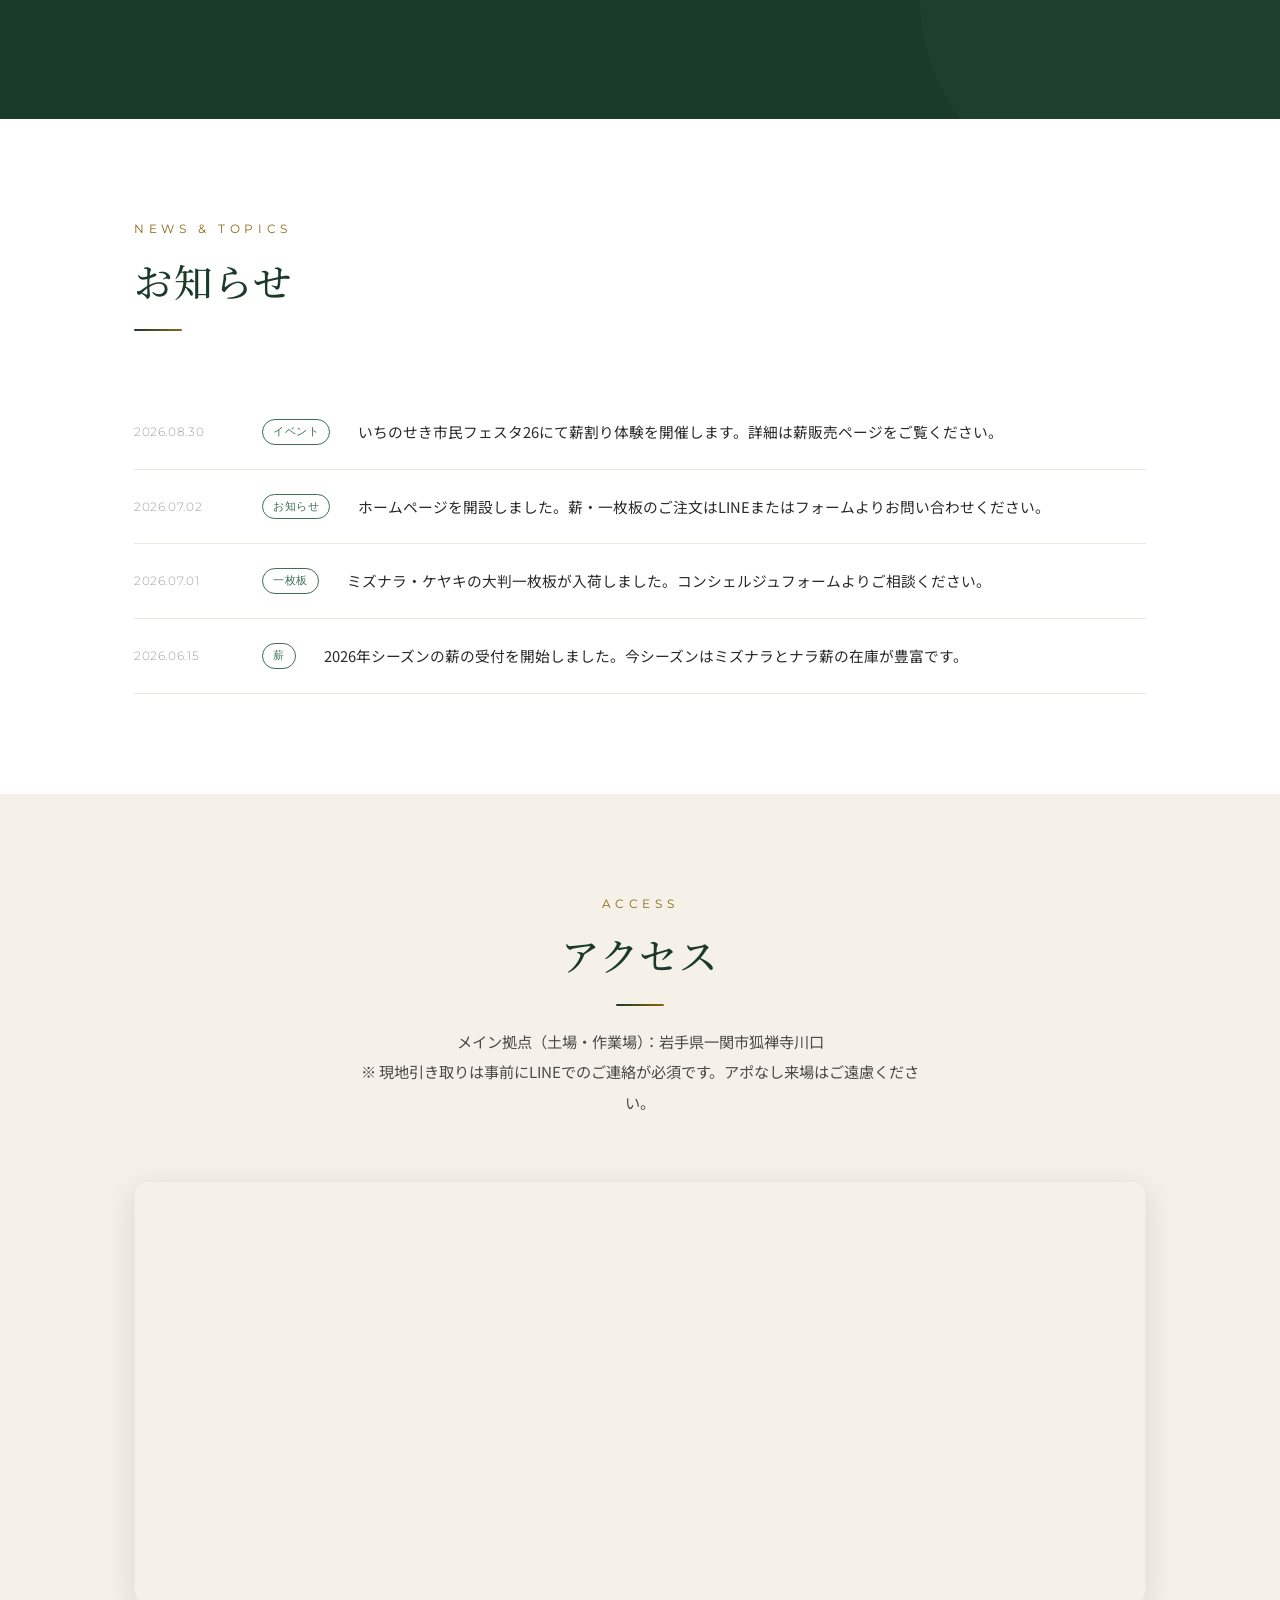
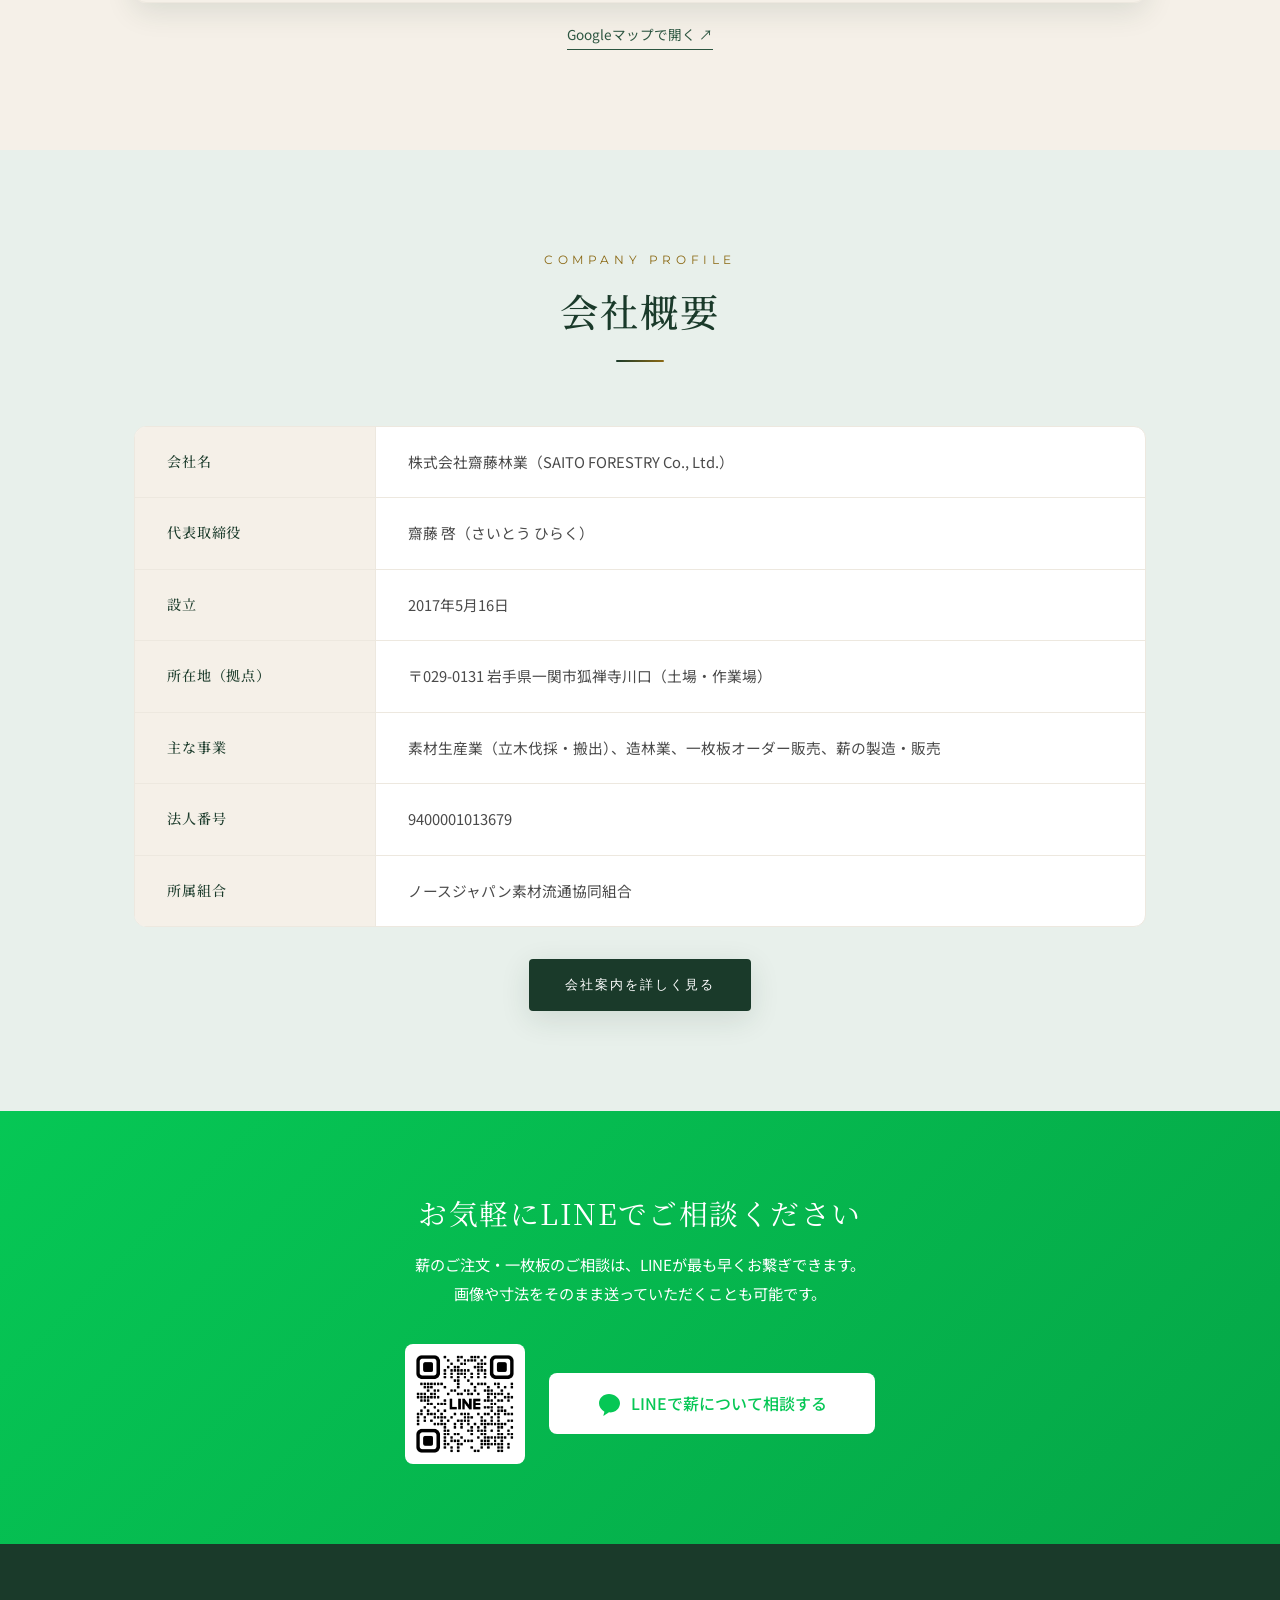
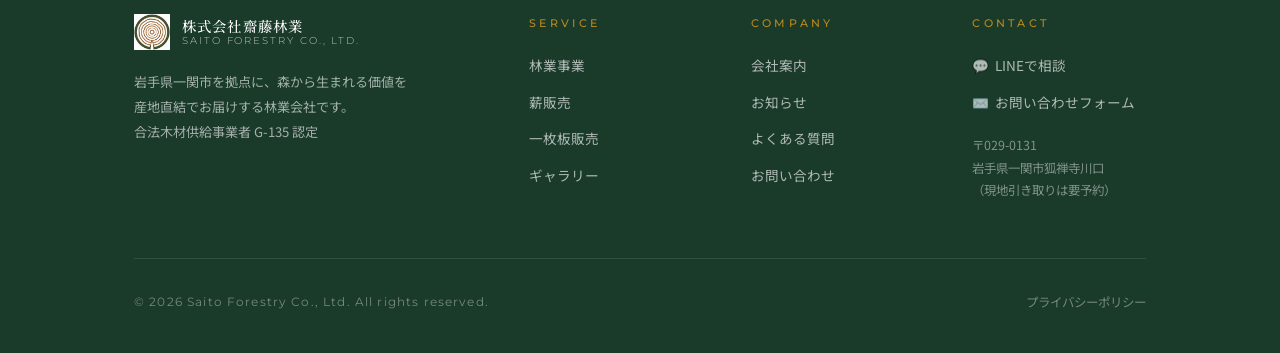
==== commit 95e8e96f: "fix: Hero文字の方向性変更、ロゴ統一、Googleマップ外部リンク、LINEバナー統一、薪ページの階層化 - Hero背景の巨大タイポグラフィ案を撤回し、通常のラベル表記に戻す - 左上ヘッダ" ====
--- a/index.html
+++ b/index.html
@@ -110,7 +110,7 @@
 <header id="header" style="background: rgba(26,58,42,0.0);">
     <div class="container">
         <a href="/" class="site-logo" aria-label="株式会社齋藤林業 トップページへ">
-            <img src="assets/images/logo.png" alt="株式会社齋藤林業 ロゴ" class="site-logo__img">
+            <img src="assets/images/logo2.png" alt="株式会社齋藤林業 ロゴ" class="site-logo__img" style="height:44px;">
             <div class="site-logo__text">
                 <span class="site-logo__ja">株式会社齋藤林業</span>
                 <span class="site-logo__en">Saito Forestry Co., Ltd.</span>
@@ -153,8 +153,7 @@
         <div class="hero__bg" style="background-image: url('assets/images/hero.jpg');"></div>
         <div class="hero__overlay"></div>
         <div class="hero__content container">
-            <div class="hero__wordmark fade-up">SAITO FORESTRY</div>
-            <span class="hero__label">Co., Ltd. — Iwate, Japan</span>
+            <span class="hero__label">Saito Forestry Co., Ltd. — Iwate, Japan</span>
             <h1 class="hero__title fade-up">
                 森から生まれる価値を、<br>
                 <em>次の世代へ。</em>
@@ -328,6 +327,9 @@
                     title="株式会社齋藤林業 所在地マップ（一関市狐禅寺川口）">
                 </iframe>
             </div>
+            <p class="map-link fade-up">
+                <a href="https://www.google.com/maps/search/?api=1&query=%E5%B2%A9%E6%89%8B%E7%9C%8C%E4%B8%80%E9%96%A2%E5%B8%82%E7%8B%90%E7%A6%85%E5%AF%BA%E5%B7%9D%E5%8F%A3" target="_blank" rel="noopener noreferrer">Googleマップで開く ↗</a>
+            </p>
         </div>
     </section>
 
--- a/style.css
+++ b/style.css
@@ -1314,6 +1314,24 @@
     border: none;
 }
 
+.map-link {
+    text-align: center;
+    margin-top: 16px;
+}
+
+.map-link a {
+    display: inline-block;
+    font-size: 0.85rem;
+    color: var(--forest-mid);
+    border-bottom: 1px solid var(--forest-mid);
+    padding-bottom: 2px;
+}
+
+.map-link a:hover {
+    color: var(--wood);
+    border-color: var(--wood);
+}
+
 /* =============================================
    LINE CTA
    ============================================= */
@@ -2008,28 +2026,6 @@
 
 @media (max-width: 640px) {
     .u-pc { display: none; }
-}
-
-/* ===== Hero wordmark (SAITO FORESTRY) ===== */
-.hero__wordmark {
-    font-family: 'Montserrat', sans-serif;
-    font-weight: 500;
-    font-size: clamp(1.6rem, 3.2vw, 2.6rem);
-    letter-spacing: 0.14em;
-    color: var(--white);
-    margin-bottom: 18px;
-    position: relative;
-    padding-bottom: 18px;
-}
-
-.hero__wordmark::after {
-    content: '';
-    position: absolute;
-    left: 2px;
-    bottom: 0;
-    width: 56px;
-    height: 2px;
-    background: var(--wood-light);
 }
 
 /* ===== Reduced motion ===== */
@@ -2050,3 +2046,120 @@
         transition-duration: 0.001ms !important;
     }
 }
+
+/* ===== Firewood "薪を知る" knowledge accordion ===== */
+.kb-list {
+    display: flex;
+    flex-direction: column;
+    gap: 12px;
+}
+
+.kb-item {
+    background: var(--white);
+    border: 1px solid var(--border-light);
+    border-radius: 10px;
+    overflow: hidden;
+    transition: box-shadow 0.3s var(--ease);
+}
+
+.kb-item.open {
+    box-shadow: var(--shadow-md);
+    border-color: var(--forest-pale);
+}
+
+.kb-question {
+    display: flex;
+    align-items: center;
+    gap: 16px;
+    width: 100%;
+    padding: 20px 24px;
+    cursor: pointer;
+    user-select: none;
+    background: none;
+    border: none;
+    text-align: left;
+    transition: background 0.3s;
+}
+
+.kb-question:hover {
+    background: var(--forest-pale);
+}
+
+.kb-q-icon {
+    font-size: 1.3rem;
+    flex-shrink: 0;
+    width: 28px;
+    text-align: center;
+}
+
+.kb-question__text {
+    flex: 1;
+    font-family: 'Noto Serif JP', serif;
+    font-size: 1rem;
+    font-weight: 500;
+    color: var(--forest);
+    letter-spacing: 0.02em;
+}
+
+.kb-toggle {
+    width: 26px;
+    height: 26px;
+    border-radius: 50%;
+    background: var(--forest-pale);
+    display: flex;
+    align-items: center;
+    justify-content: center;
+    flex-shrink: 0;
+    transition: all 0.3s var(--ease);
+    color: var(--forest);
+    font-size: 1.1rem;
+    line-height: 1;
+}
+
+.kb-item.open .kb-toggle {
+    background: var(--forest);
+    color: var(--white);
+    transform: rotate(45deg);
+}
+
+.kb-answer {
+    max-height: 0;
+    overflow: hidden;
+    transition: max-height 0.4s var(--ease);
+}
+
+.kb-answer__inner {
+    padding: 0 24px 28px 68px;
+    font-size: 0.92rem;
+    color: var(--text-mid);
+    line-height: 1.9;
+}
+
+.kb-answer__inner > p {
+    margin-bottom: 16px;
+}
+
+.kb-lead {
+    font-family: 'Noto Serif JP', serif;
+    font-size: 1.05rem;
+    color: var(--forest);
+    font-weight: 500;
+    margin-bottom: 12px !important;
+}
+
+.strength-list--kb {
+    grid-template-columns: repeat(2, 1fr);
+    gap: 16px;
+    margin-top: 20px;
+}
+
+.strength-list--kb .strength-item {
+    background: var(--forest-pale);
+    padding: 20px;
+    border-radius: 10px;
+}
+
+@media (max-width: 640px) {
+    .kb-answer__inner { padding-left: 24px; }
+    .strength-list--kb { grid-template-columns: 1fr; }
+}
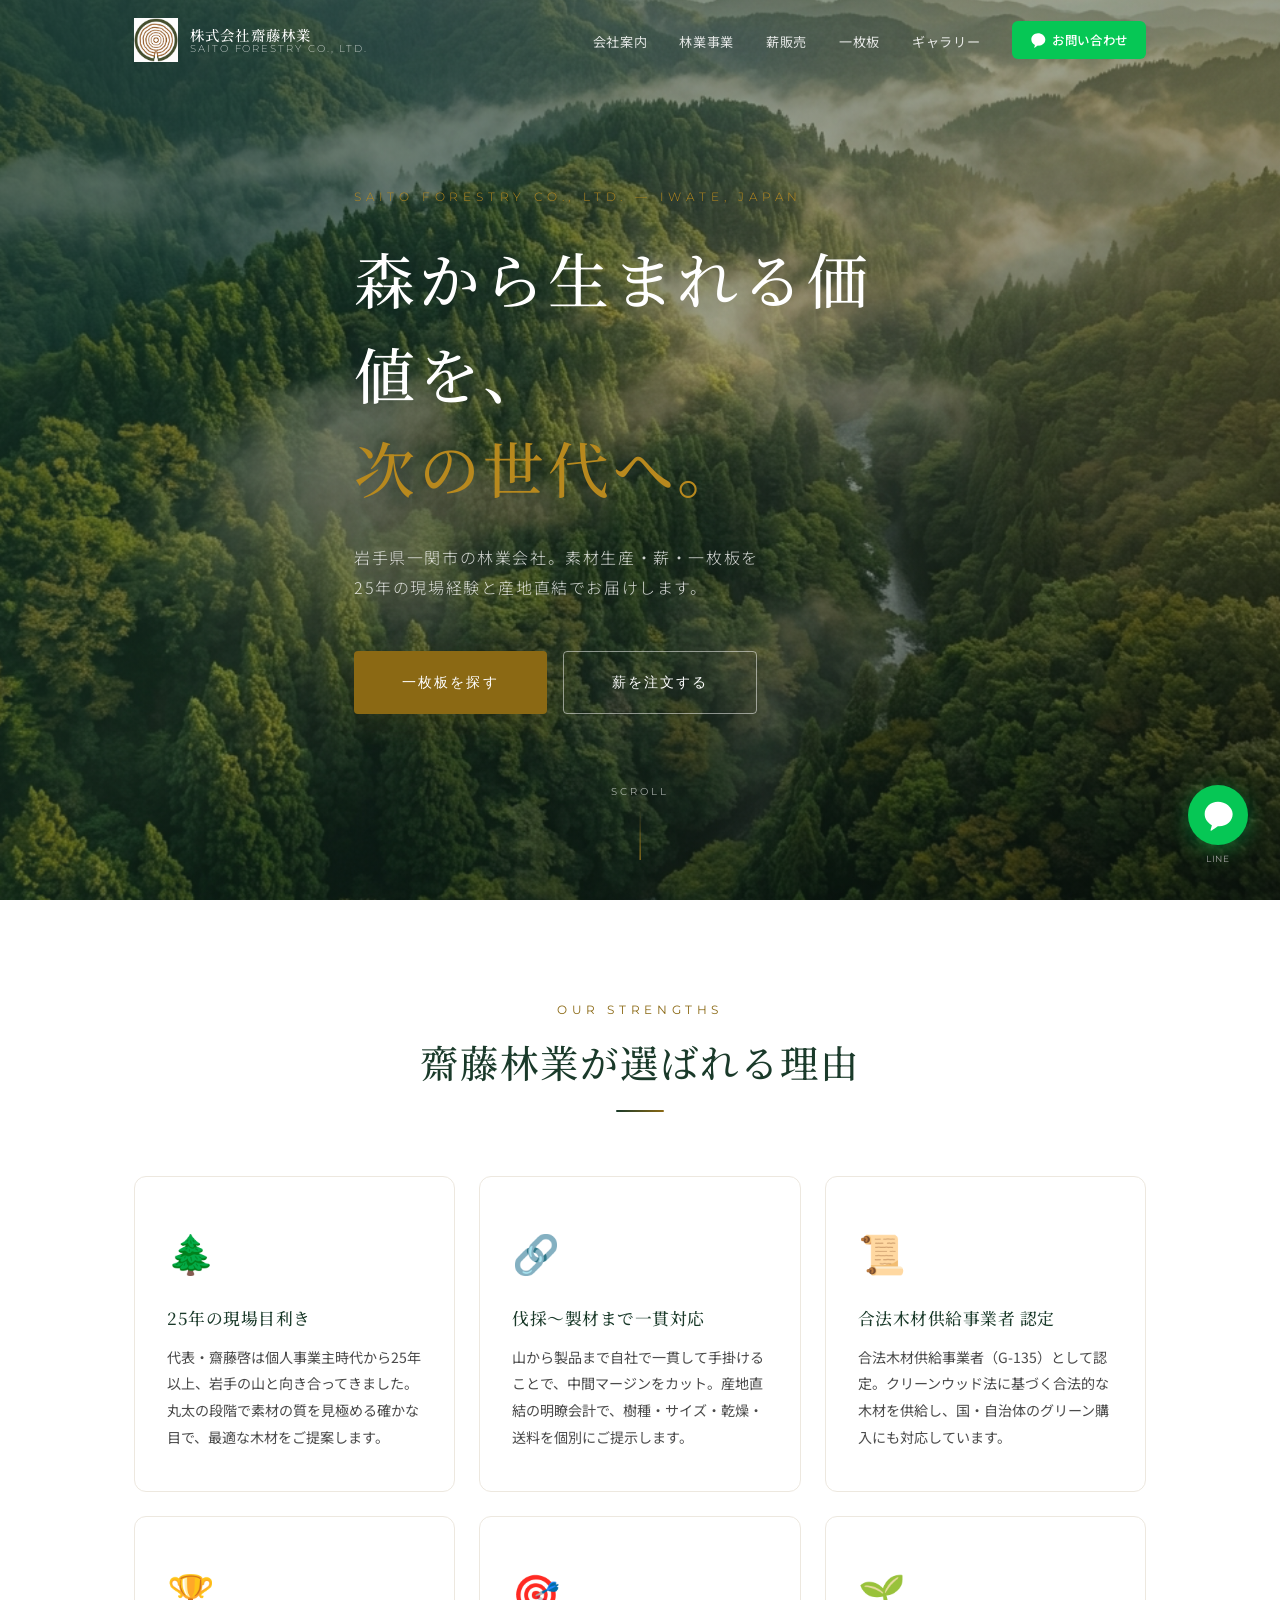
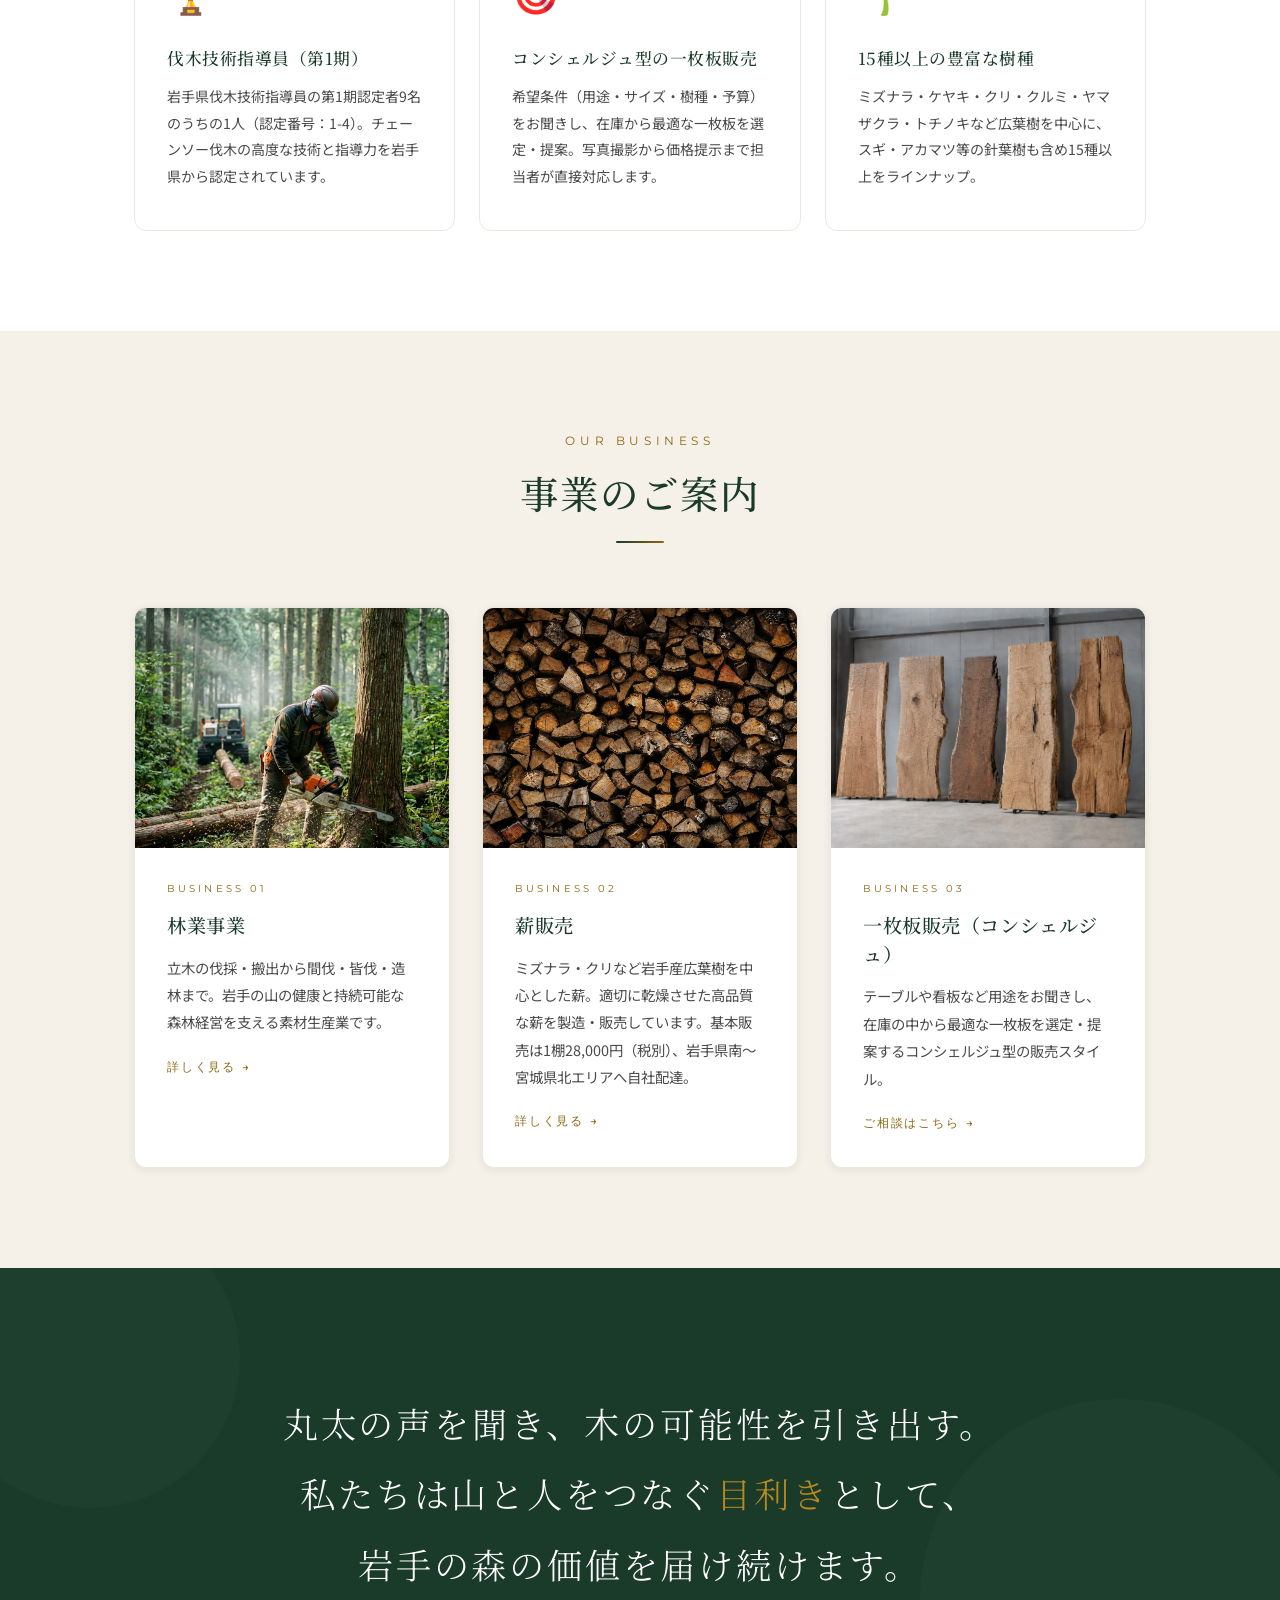
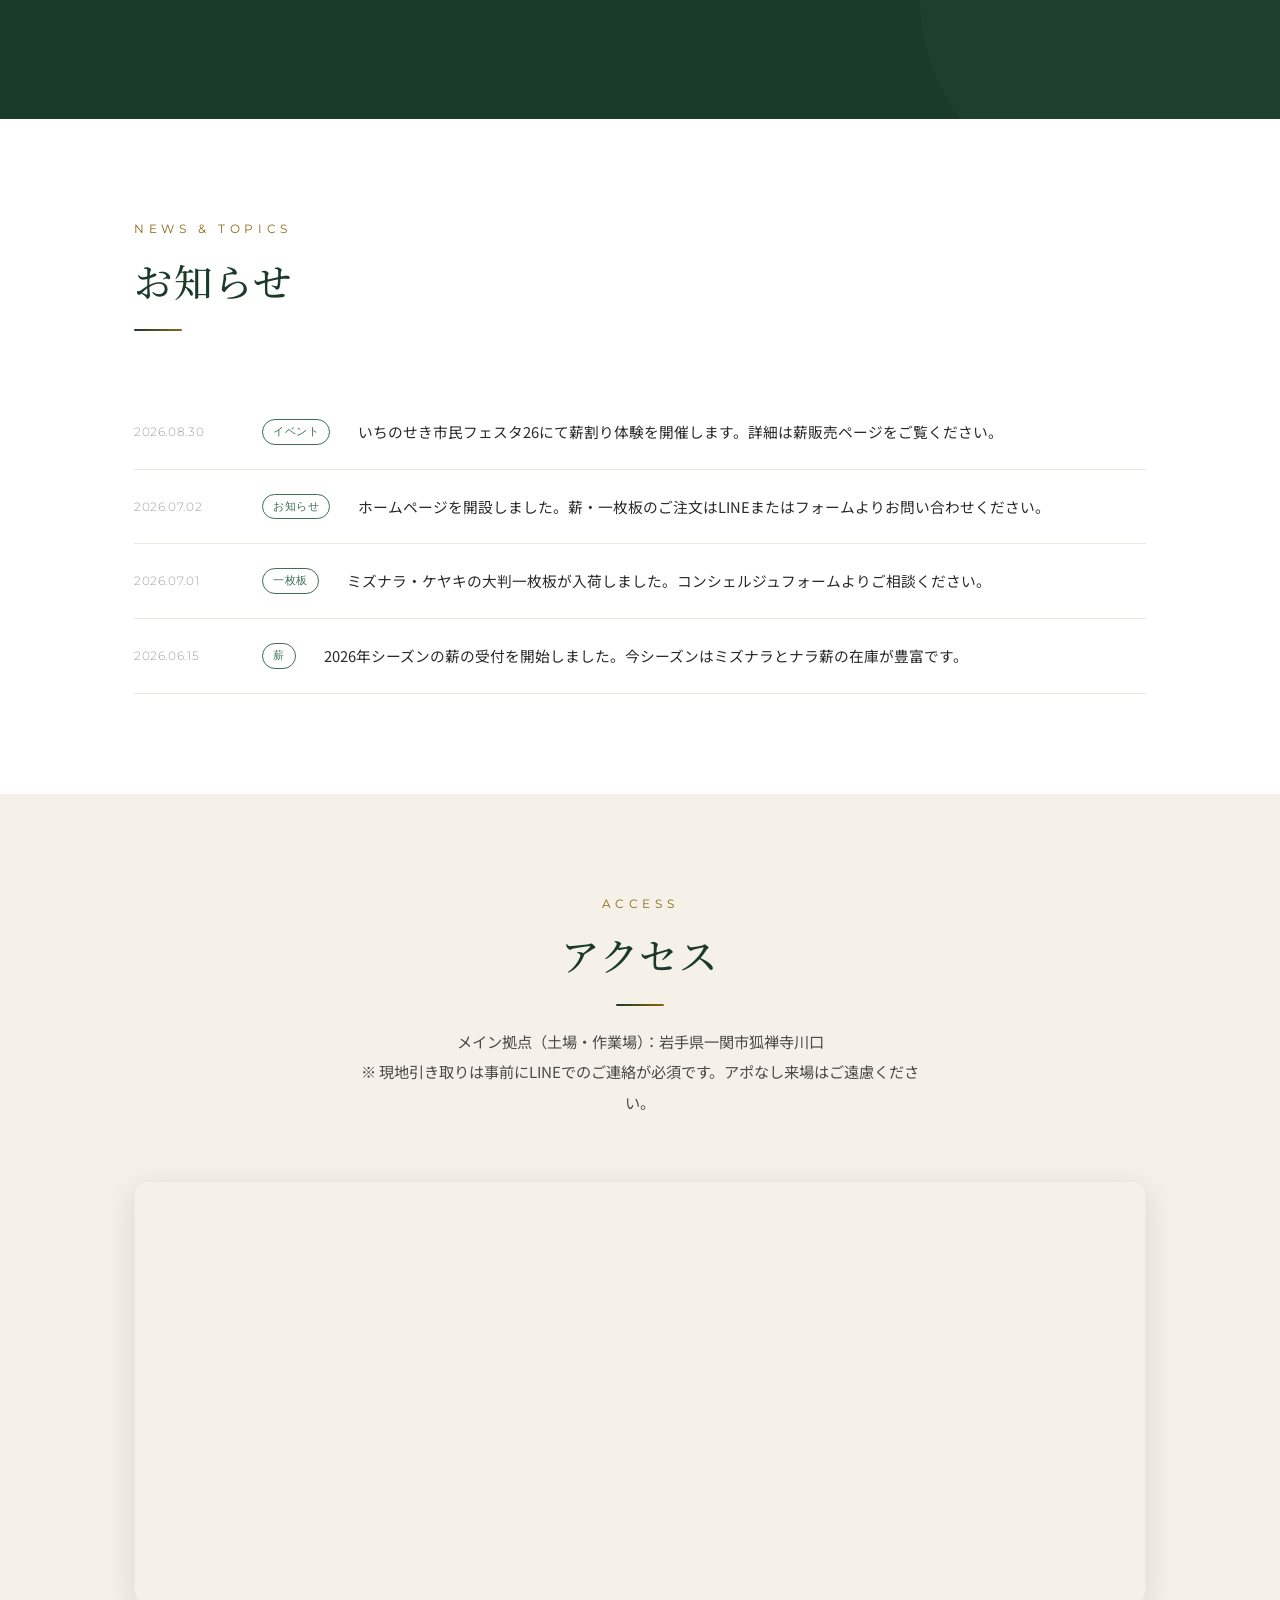
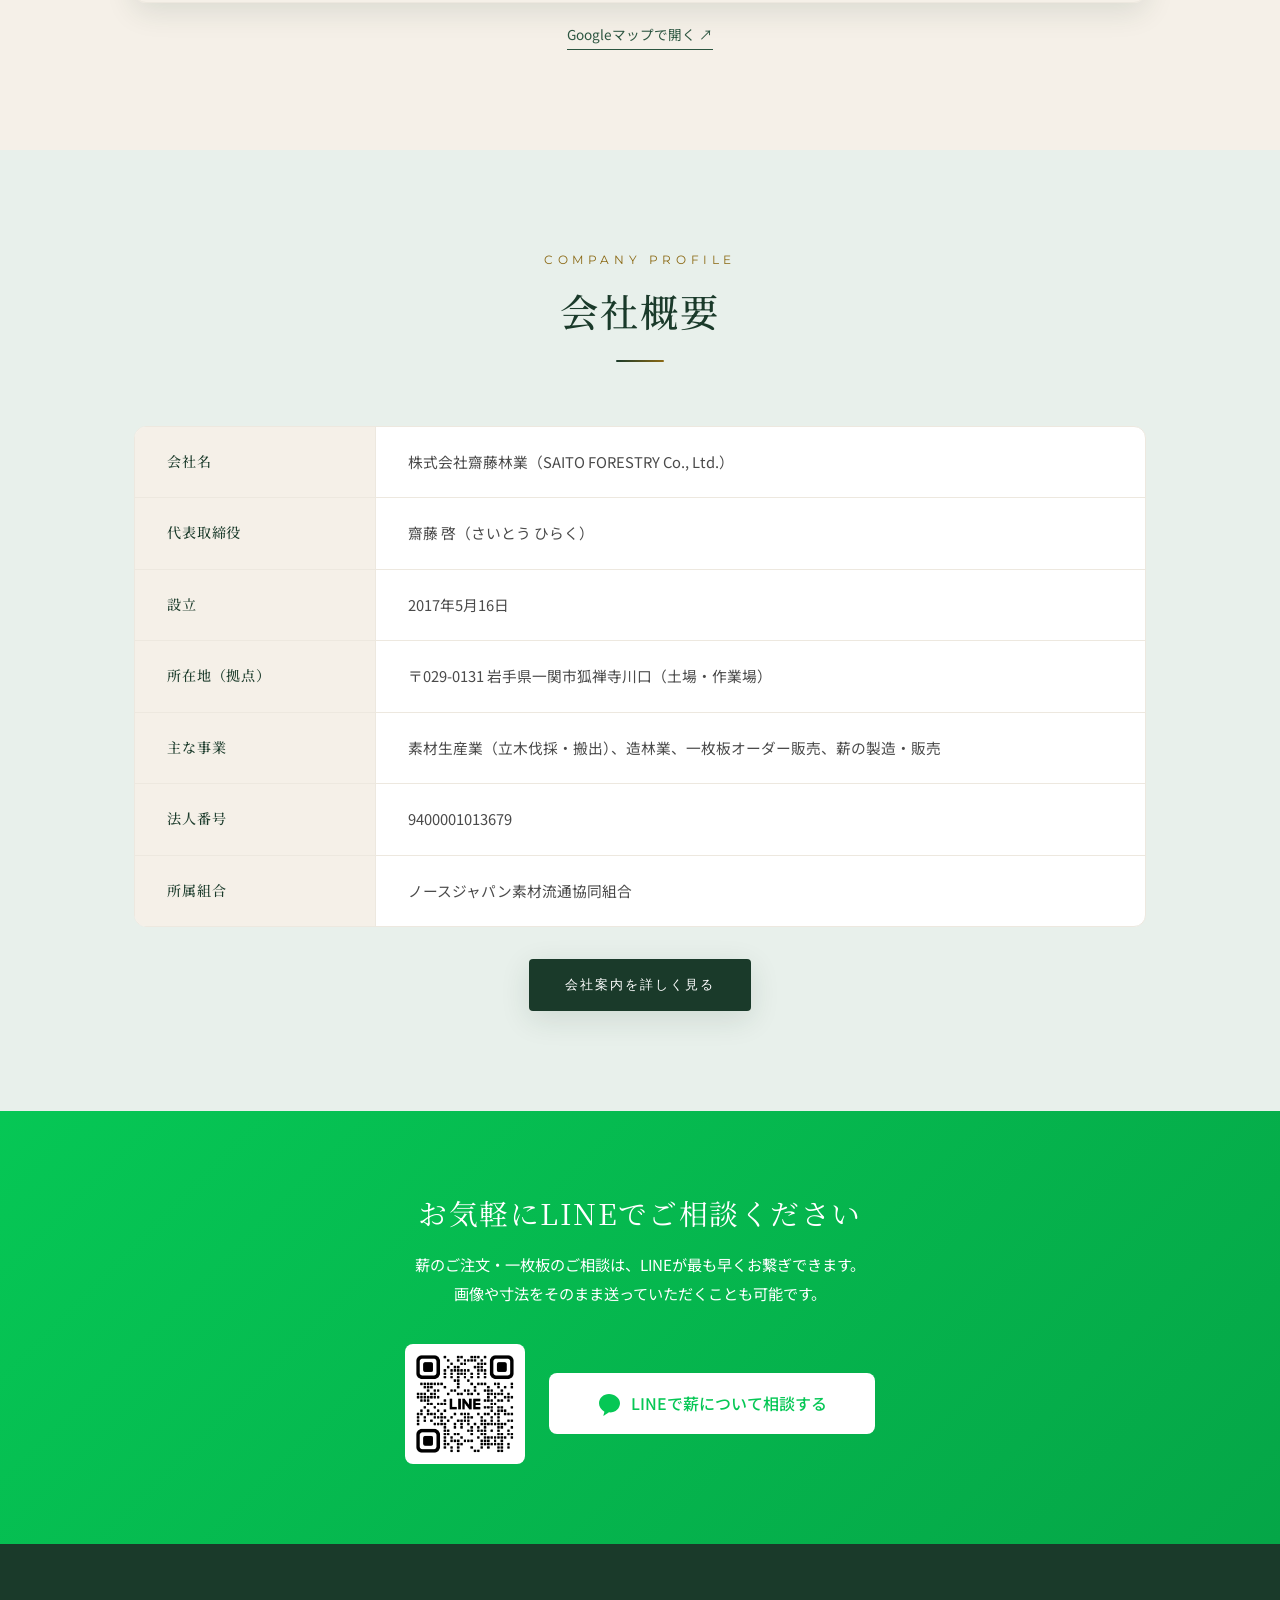
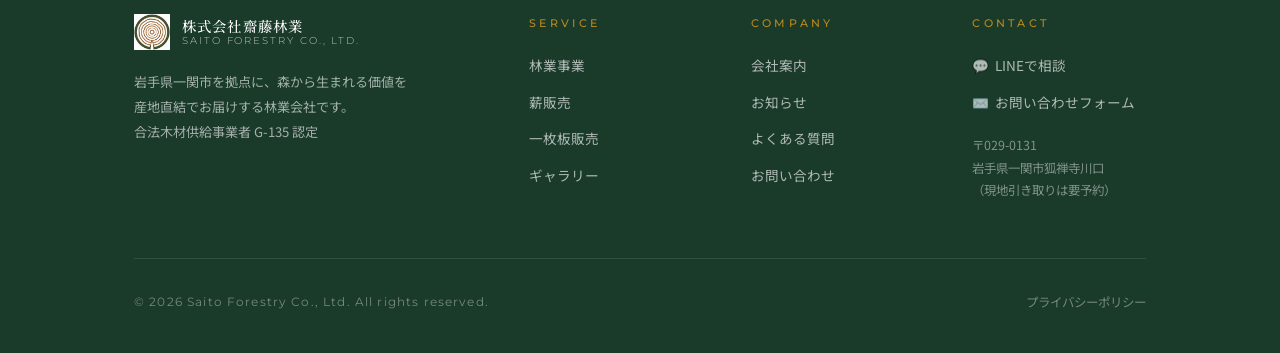
==== commit 64bddbea: "feat: 薪販売と一枚板の画像差し替え、薪の商品情報を確定版に修正、SEO強化 - 薪ページ・一枚板ページのヒーロー/OGP画像を実写真に差し替え - 商品情報を確定仕様に統一（40cm前後・1棚2" ====
--- a/index.html
+++ b/index.html
@@ -243,7 +243,7 @@
                     <div class="card__body">
                         <span class="card__num">Business 02</span>
                         <h3 class="card__title">薪販売</h3>
-                        <p class="card__text">ミズナラ・クリなど岩手産広葉樹を中心とした薪。適切に乾燥させた高品質な薪を製造・販売しています。全国発送対応。</p>
+                        <p class="card__text">ミズナラ・クリなど岩手産広葉樹を中心とした薪。適切に乾燥させた高品質な薪を製造・販売しています。基本販売は1棚28,000円（税別）、岩手県南〜宮城県北エリアへ自社配達。</p>
                         <a href="firewood/" class="card__link">詳しく見る</a>
                     </div>
                 </article>
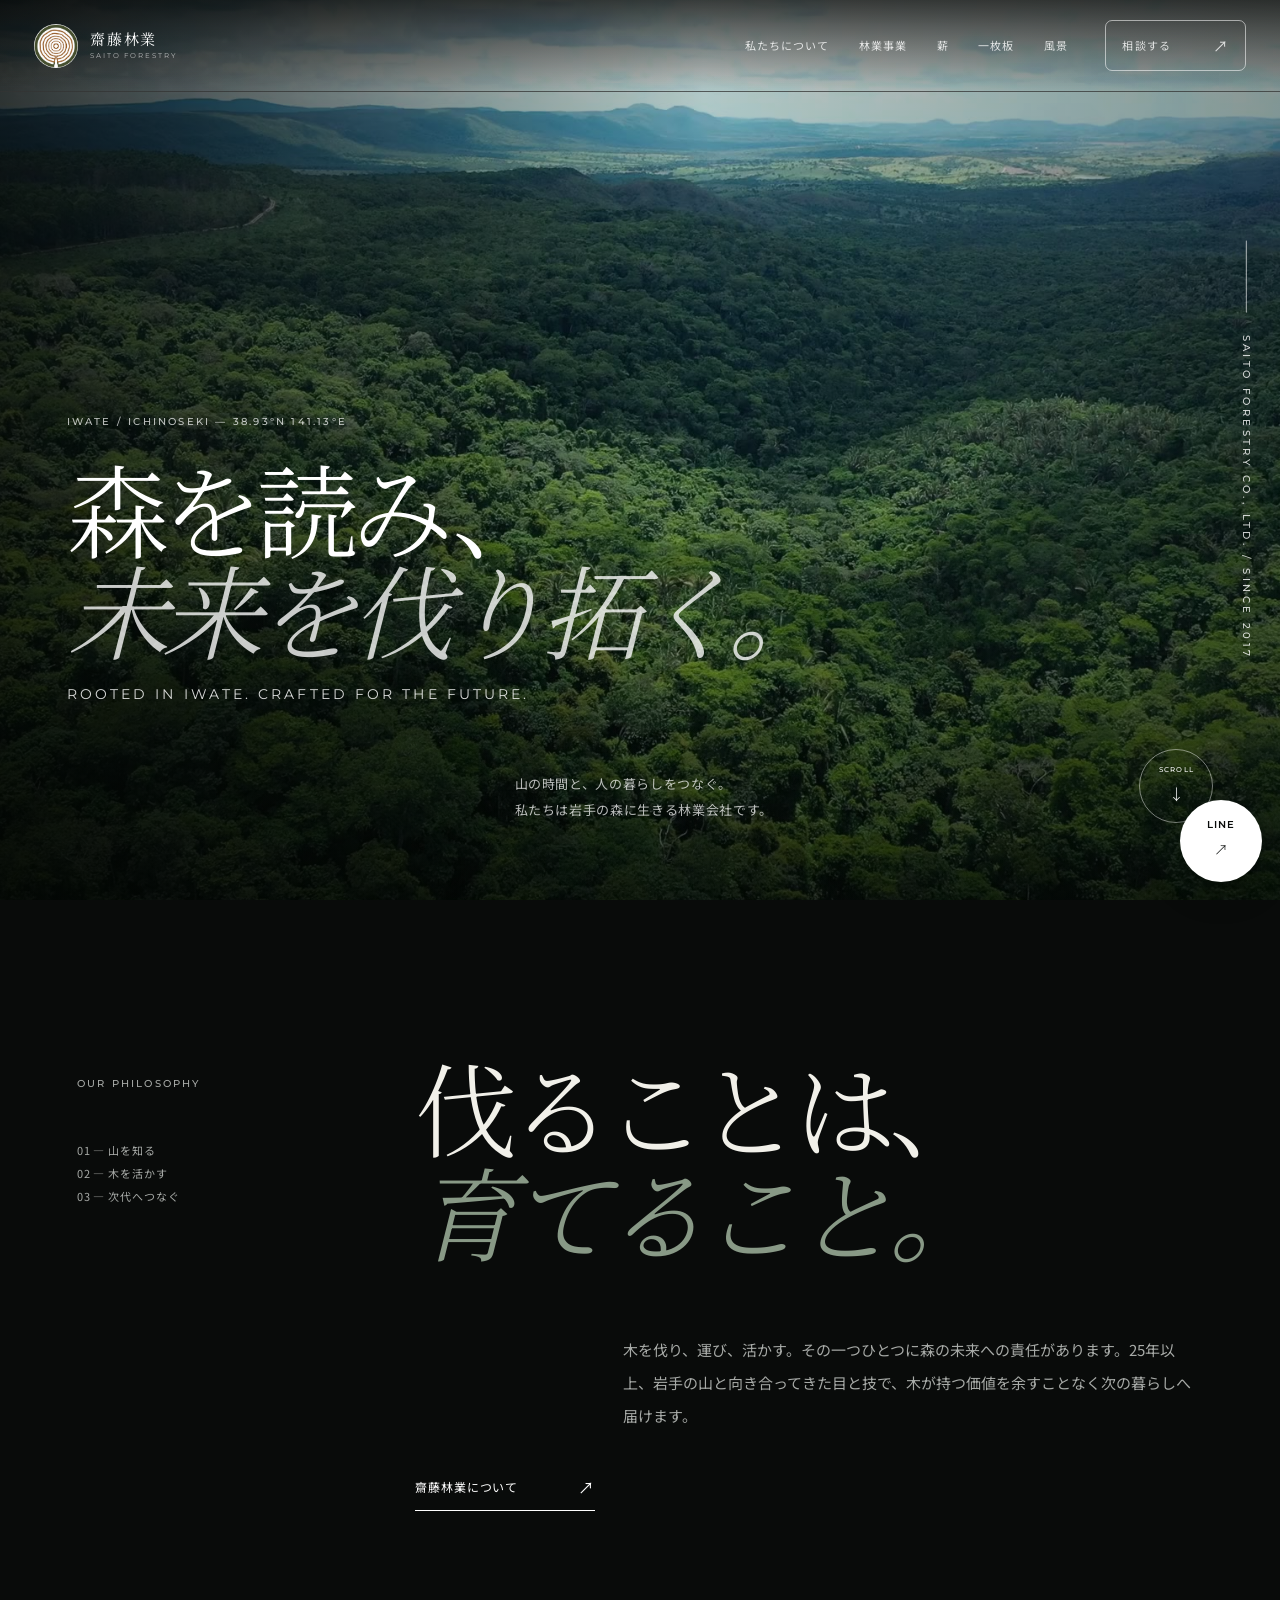
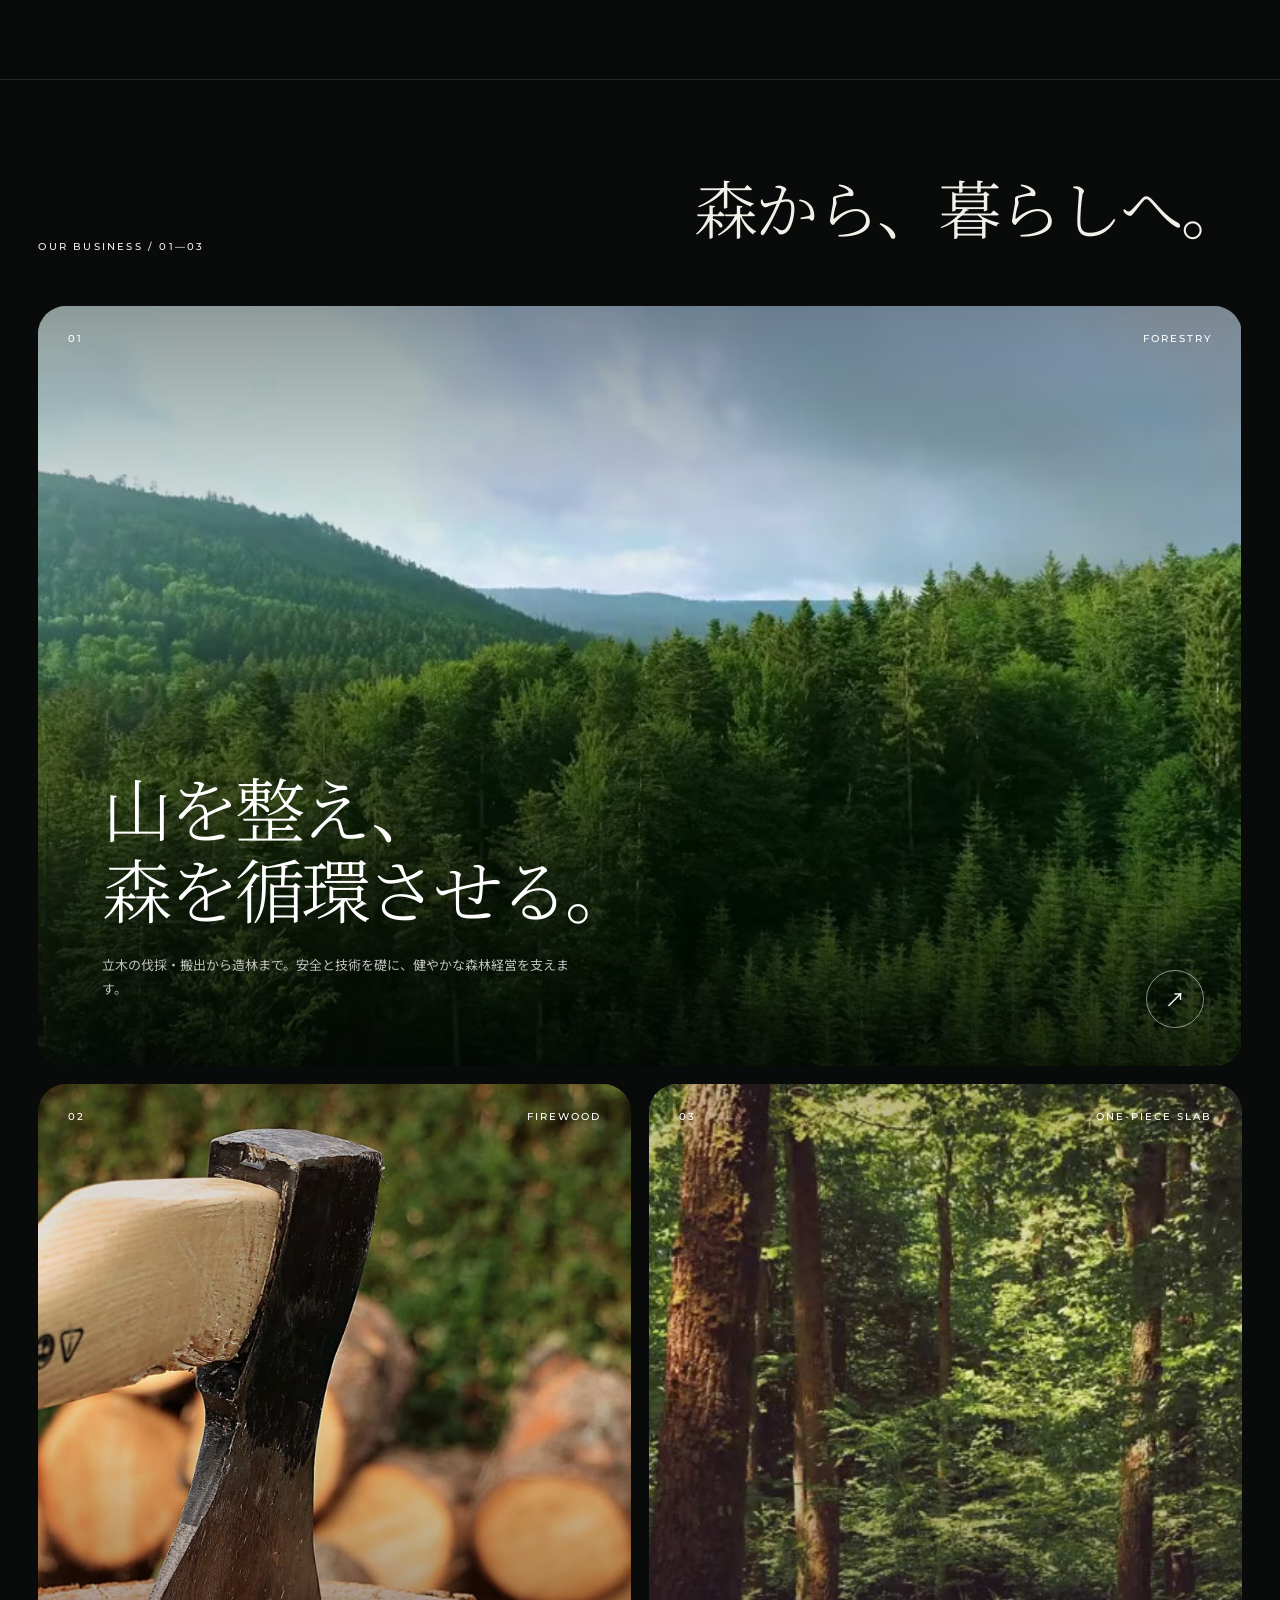
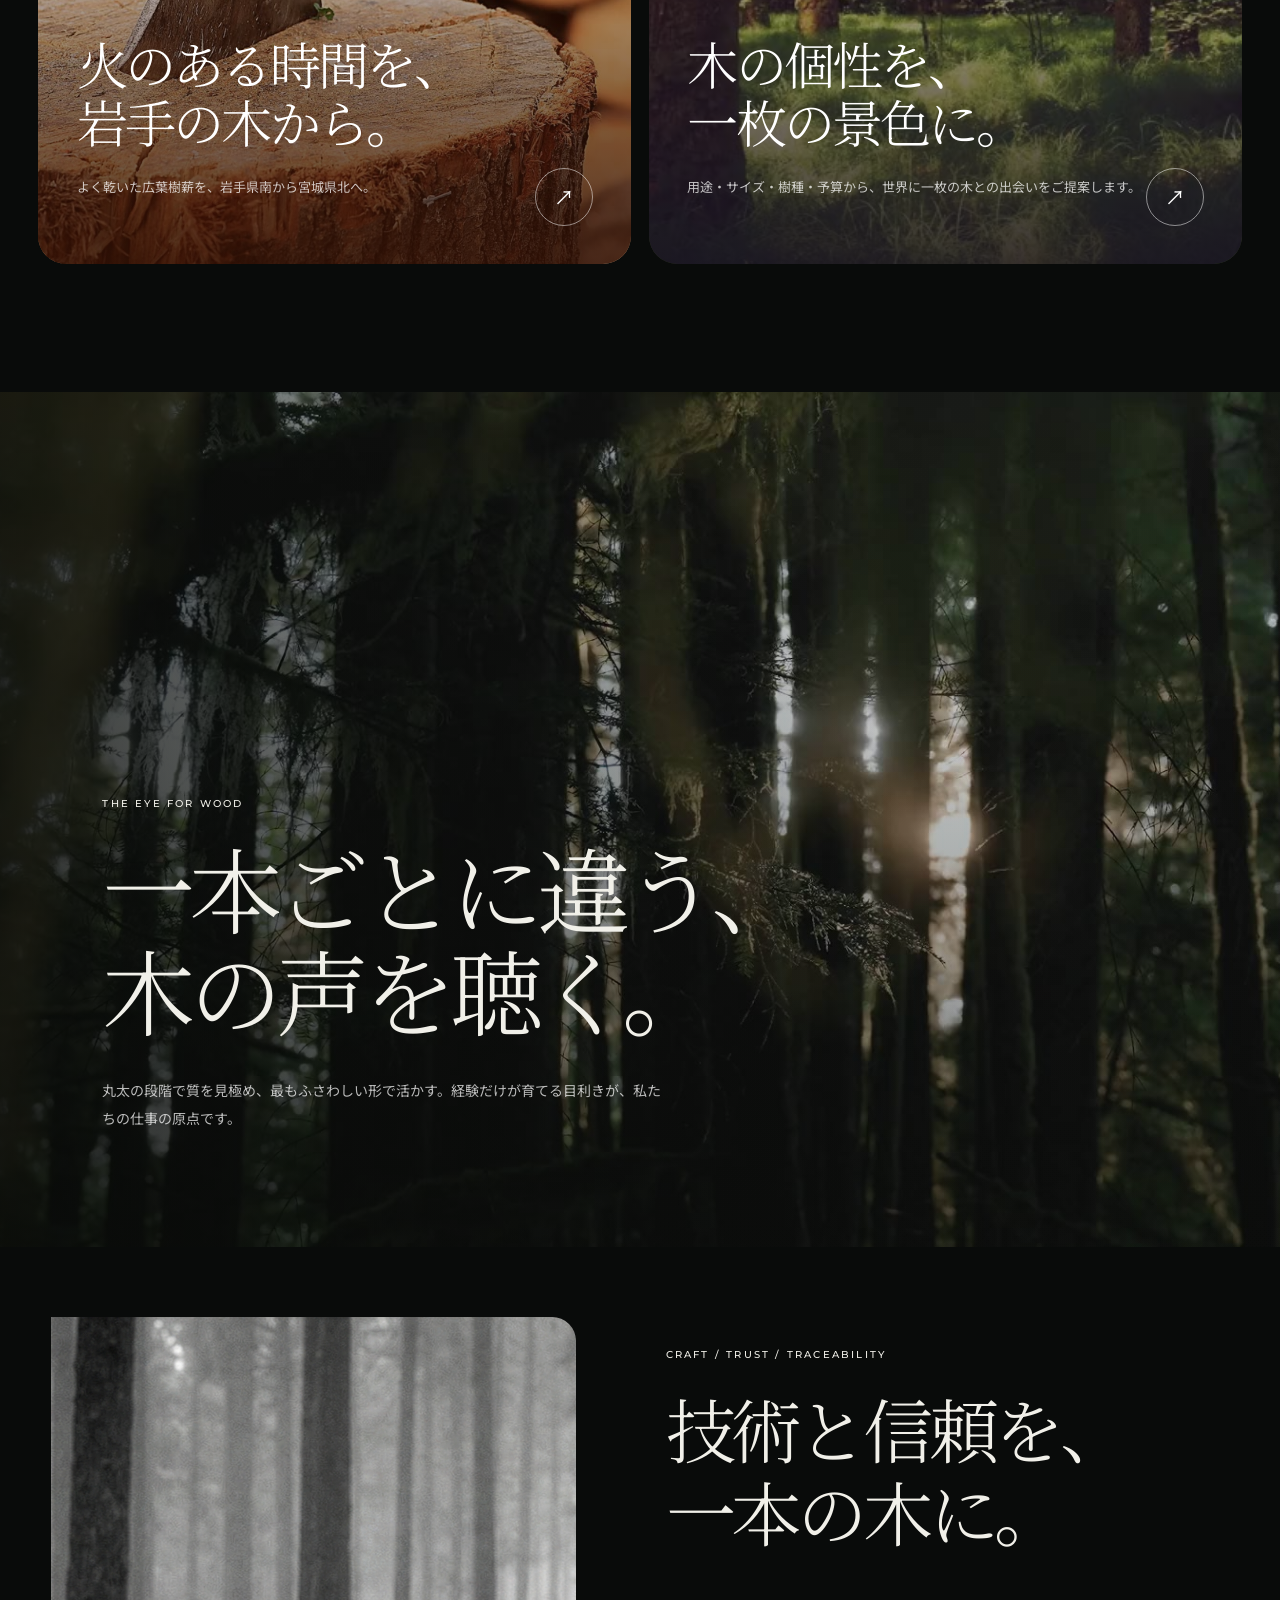
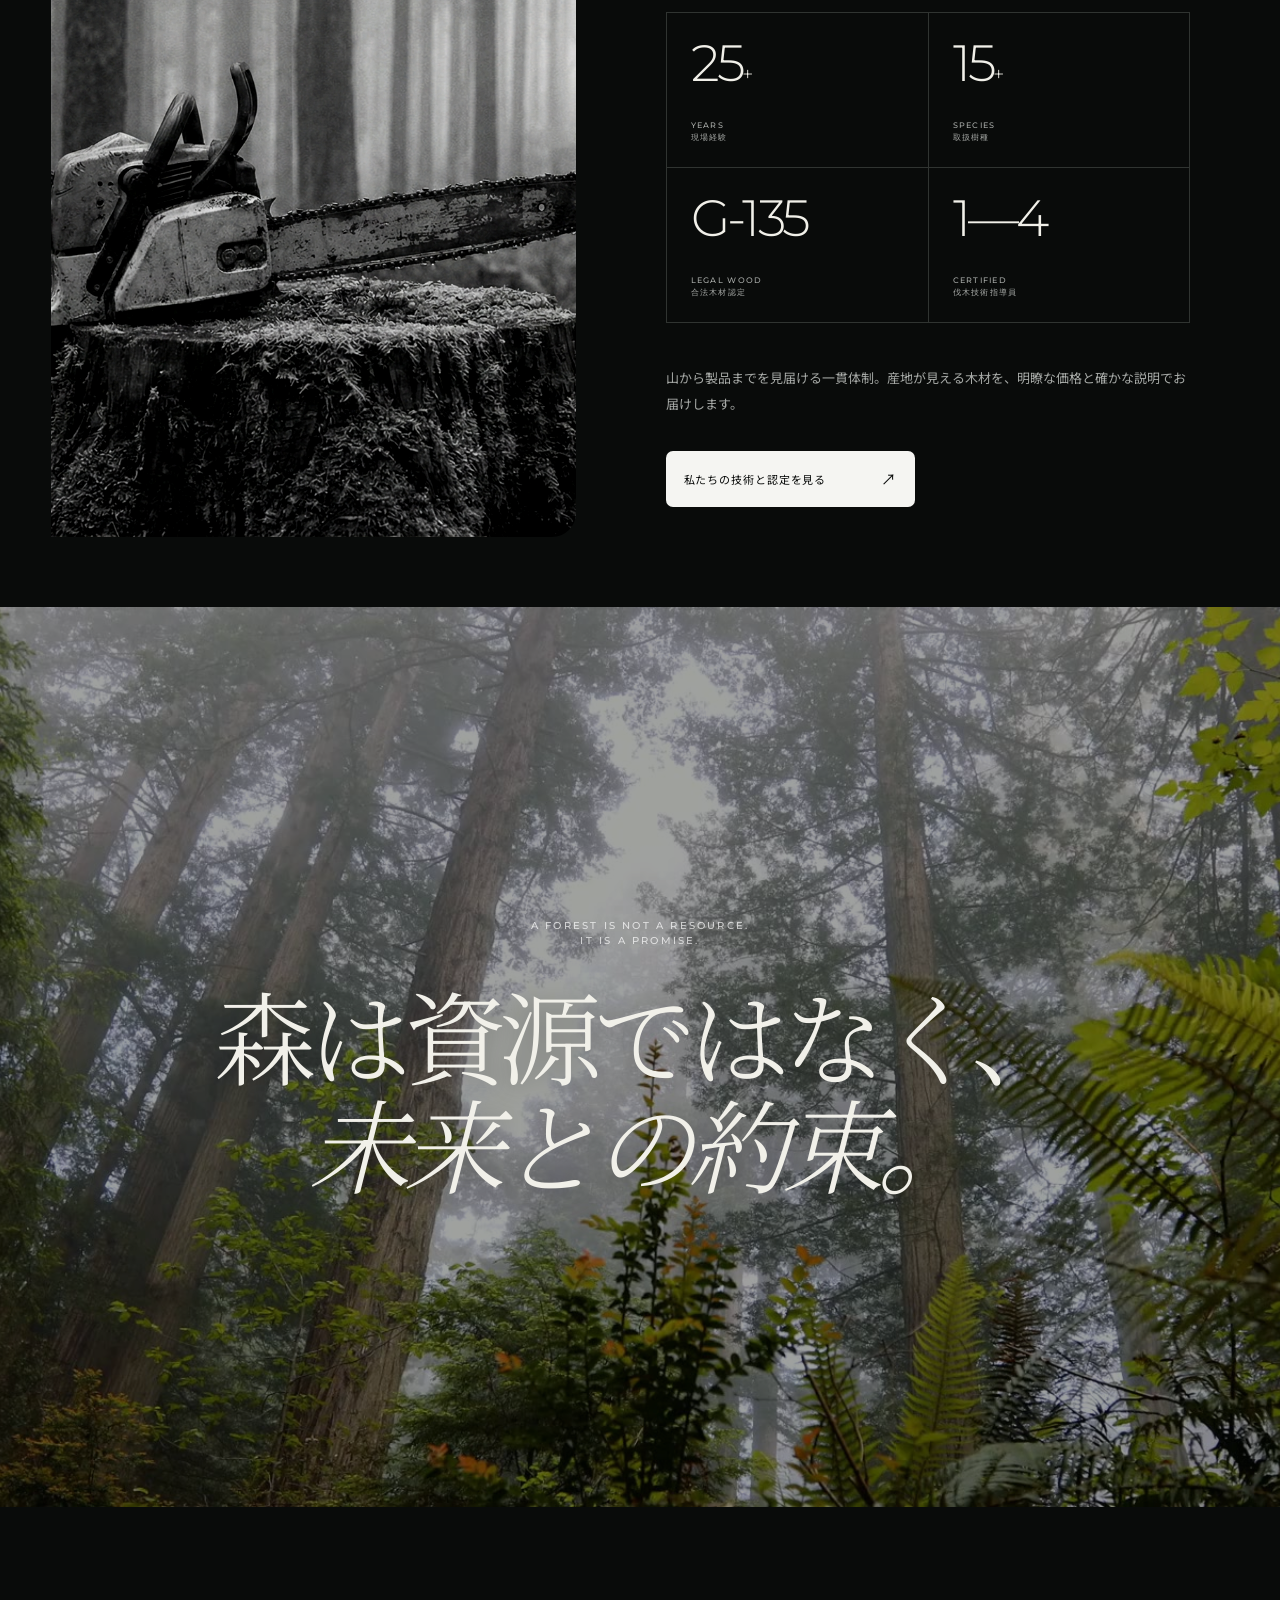
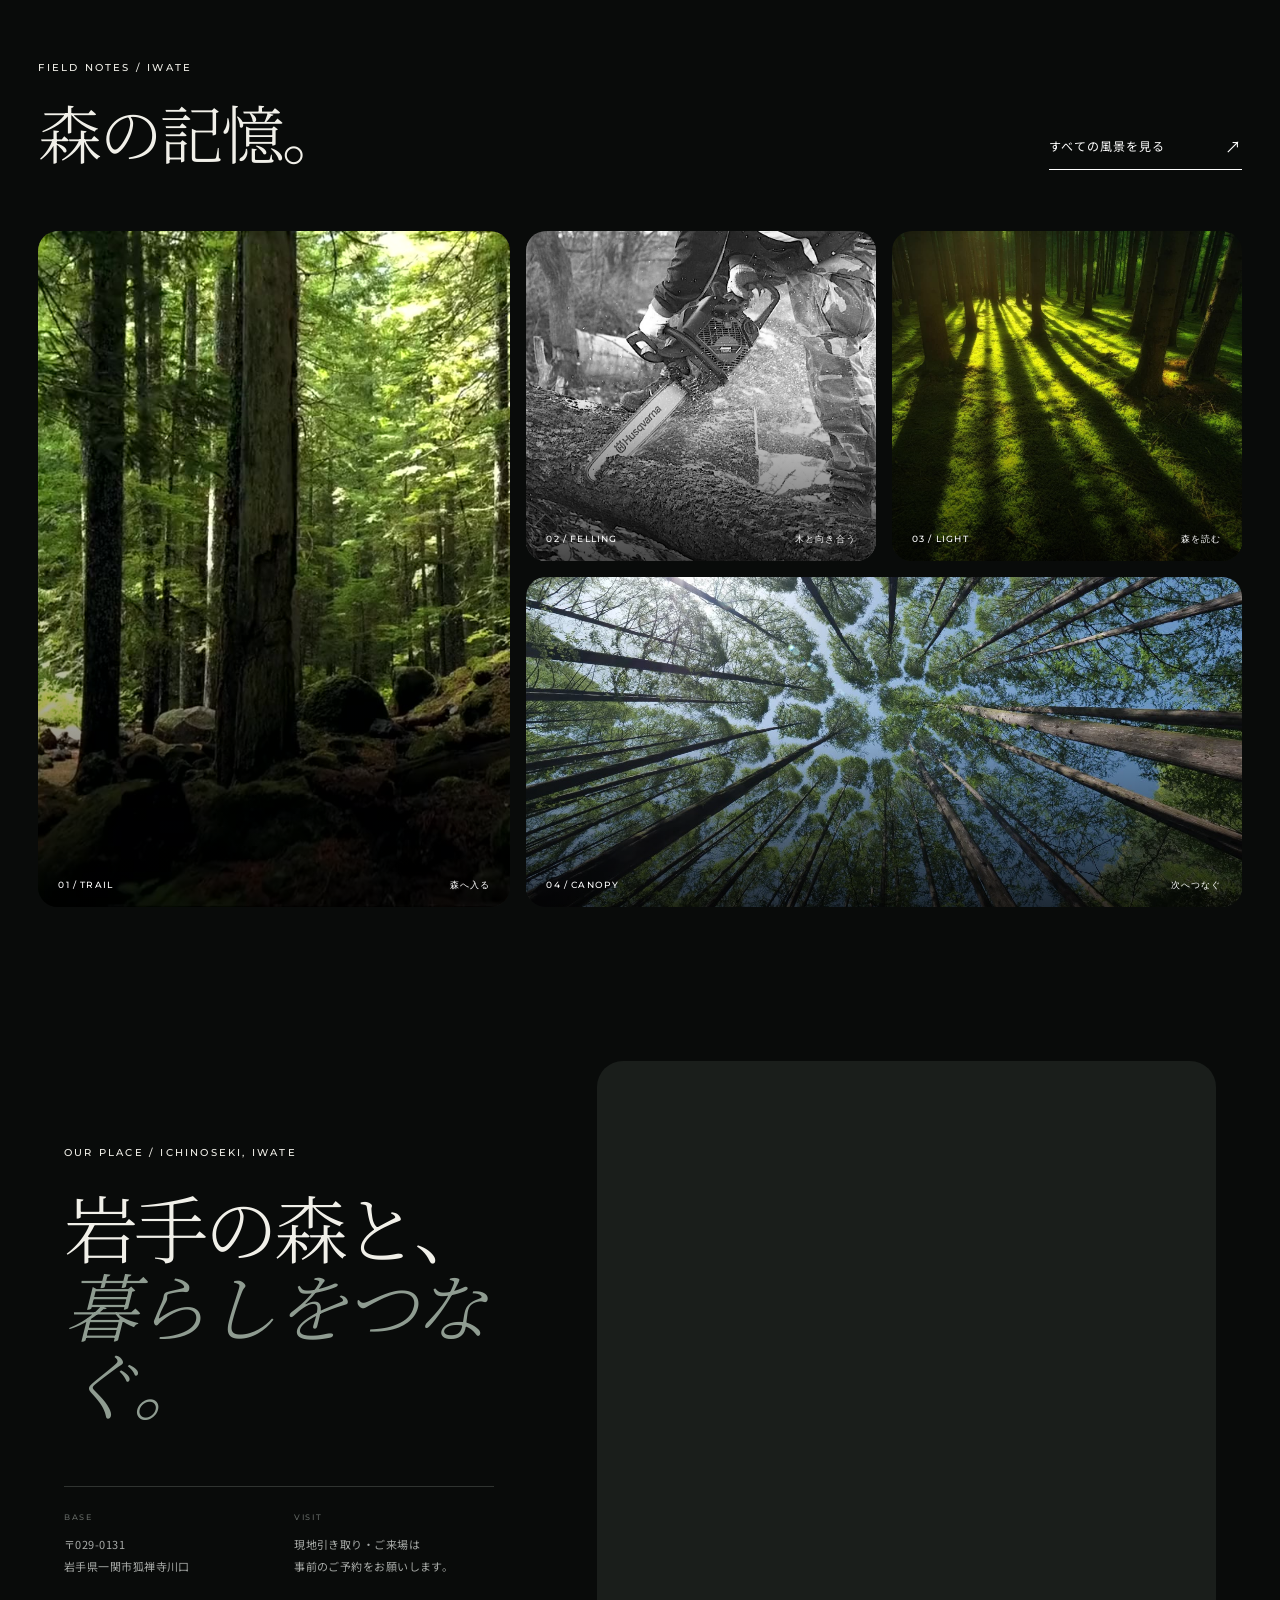
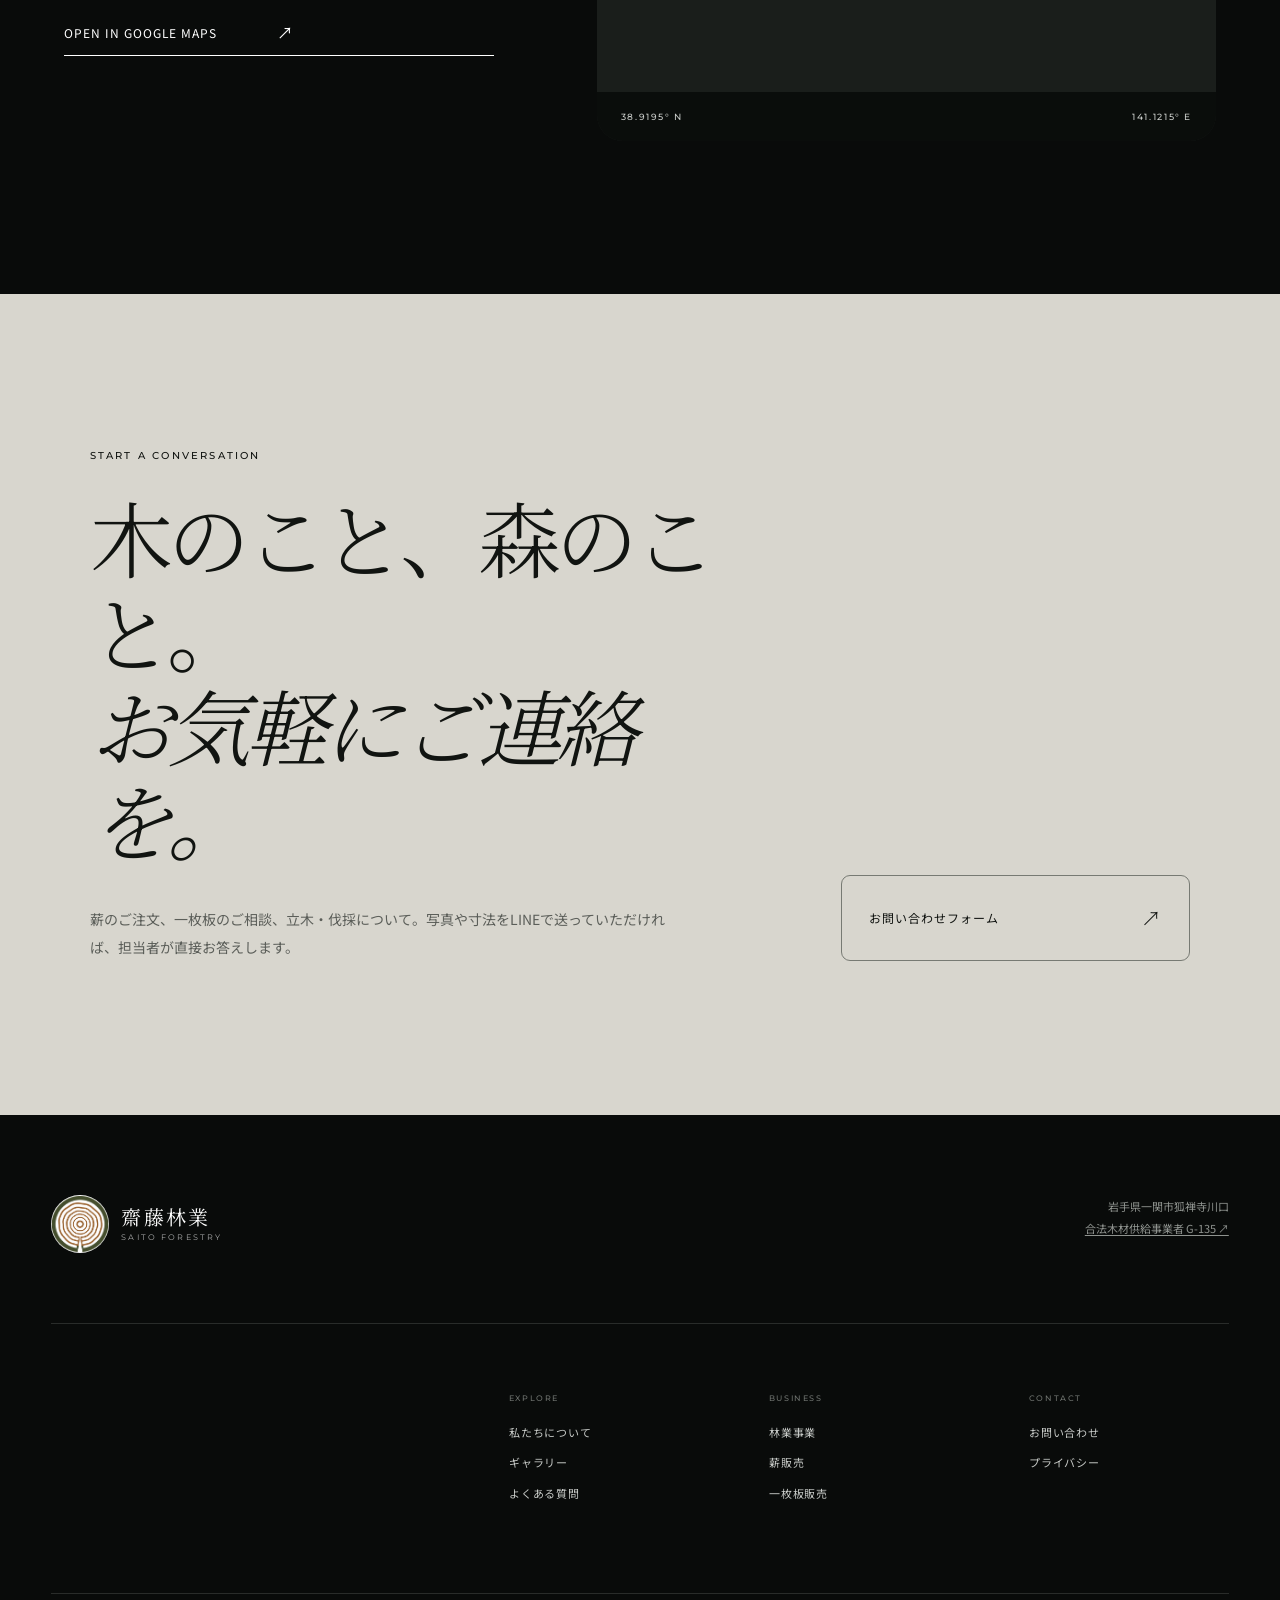
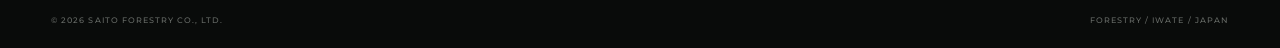
==== commit 9e10c9ab: "feat: 齋藤林業サイトを全面刷新" ====
--- a/index.html
+++ b/index.html
@@ -1,473 +1,244 @@
 <!DOCTYPE html>
 <html lang="ja">
 <head>
-    <!-- Google Analytics -->
-    <!-- <script async src="https://www.googletagmanager.com/gtag/js?id=G-XXXXXXXXXX"></script> -->
-
-    <meta charset="UTF-8">
-    <meta name="viewport" content="width=device-width, initial-scale=1.0">
-    <title>株式会社齋藤林業｜岩手の森から生まれる価値を、次の世代へ。</title>
-    <meta name="description" content="岩手県一関市の株式会社齋藤林業。25年以上の林業実績を持つ代表・齋藤啓が手掛ける素材生産・薪販売・一枚板のコンシェルジュ型オーダー販売。合法木材供給事業者（G-135）認定。">
-    <meta name="keywords" content="齋藤林業,一関市,薪販売,一枚板,林業,岩手,素材生産,無垢板,木材,ケヤキ,ミズナラ,クリ">
-    <link rel="canonical" href="https://saitoforestry.github.io/">
-
-    <!-- OGP -->
-    <meta property="og:type" content="website">
-    <meta property="og:title" content="株式会社齋藤林業｜森から生まれる価値を、次の世代へ。">
-    <meta property="og:description" content="岩手県一関市の林業会社。薪販売・一枚板コンシェルジュ・素材生産。25年の現場経験と合法木材認定。">
-    <meta property="og:url" content="https://saitoforestry.github.io/">
-    <meta property="og:site_name" content="株式会社齋藤林業">
-    <meta property="og:locale" content="ja_JP">
-    <meta property="og:image" content="https://saitoforestry.github.io/assets/images/hero.jpg">
-    <meta name="twitter:card" content="summary_large_image">
-    <meta name="twitter:title" content="株式会社齋藤林業｜森から生まれる価値を、次の世代へ。">
-    <meta name="twitter:description" content="岩手県一関市の林業会社。薪販売・一枚板コンシェルジュ・素材生産。25年の現場経験と合法木材認定。">
-    <meta name="twitter:image" content="https://saitoforestry.github.io/assets/images/hero.jpg">
-
-    <link rel="stylesheet" href="style.css">
-
-    <!-- 構造化データ：Organization + LocalBusiness -->
-    <script type="application/ld+json">
-    {
-      "@context": "https://schema.org",
-      "@type": ["Organization", "LocalBusiness"],
-      "name": "株式会社齋藤林業",
-      "alternateName": ["齋藤林業", "SAITO FORESTRY Co., Ltd."],
-      "url": "https://saitoforestry.github.io/",
-      "description": "岩手県一関市の林業会社。素材生産業、薪の製造・販売、一枚板オーダー販売を手掛ける。",
-      "legalName": "株式会社齋藤林業",
-      "foundingDate": "2017-05-16",
-      "address": {
-        "@type": "PostalAddress",
-        "streetAddress": "狐禅寺川口",
-        "addressLocality": "一関市",
-        "addressRegion": "岩手県",
-        "postalCode": "029-0131",
-        "addressCountry": "JP"
-      },
-      "geo": {
-        "@type": "GeoCoordinates",
-        "latitude": 38.9195,
-        "longitude": 141.1215
-      },
-      "founder": {
-        "@type": "Person",
-        "name": "齋藤 啓",
-        "alternateName": "さいとう ひらく",
-        "jobTitle": "代表取締役"
-      },
-      "hasCredential": [
-        { "@type": "EducationalOccupationalCredential", "name": "岩手県伐木技術指導員（認定番号：1-4）" },
-        { "@type": "EducationalOccupationalCredential", "name": "合法木材供給事業者（G-135）" }
-      ]
-    }
-    </script>
-
-    <!-- Form message styles -->
-    <style>
-        .form-message {
-            margin-top: 20px;
-            padding: 16px 20px;
-            border-radius: 8px;
-            font-size: 0.9rem;
-            line-height: 1.7;
-        }
-        .form-message--success {
-            background: #e8f5e9;
-            color: #2e7d32;
-            border: 1px solid #a5d6a7;
-        }
-        .form-message--error {
-            background: #fce4ec;
-            color: #c62828;
-            border: 1px solid #ef9a9a;
-        }
-        .form-input.error,
-        .form-select.error,
-        .form-textarea.error {
-            border-color: #c62828;
-            box-shadow: 0 0 0 3px rgba(198,40,40,0.1);
-        }
-    </style>
+  <meta charset="UTF-8">
+  <meta name="viewport" content="width=device-width, initial-scale=1.0">
+  <title>株式会社齋藤林業｜岩手の森から生まれる価値を、次の世代へ。</title>
+  <meta name="description" content="岩手県一関市の株式会社齋藤林業。素材生産・薪販売・一枚板のコンシェルジュ販売。25年以上の現場経験で、岩手の森の価値を未来へつなぎます。">
+  <meta name="theme-color" content="#090b0a">
+  <link rel="canonical" href="https://saitoforestry.github.io/">
+  <meta property="og:type" content="website">
+  <meta property="og:title" content="株式会社齋藤林業｜森から生まれる価値を、次の世代へ。">
+  <meta property="og:description" content="伐ることは、育てること。岩手県一関市で森と人の未来をつなぐ林業会社です。">
+  <meta property="og:url" content="https://saitoforestry.github.io/">
+  <meta property="og:site_name" content="株式会社齋藤林業">
+  <meta property="og:locale" content="ja_JP">
+  <meta property="og:image" content="https://saitoforestry.github.io/assets/images/poster-hero-forest.jpg">
+  <meta name="twitter:card" content="summary_large_image">
   <link rel="icon" type="image/png" sizes="32x32" href="assets/images/favicon-32.png">
   <link rel="icon" type="image/png" sizes="16x16" href="assets/images/favicon-16.png">
   <link rel="apple-touch-icon" sizes="180x180" href="assets/images/apple-touch-icon.png">
+  <link rel="preload" as="image" href="assets/images/poster-hero-forest.jpg">
+  <link rel="stylesheet" href="style.css?v=20260903c">
+  <script type="application/ld+json">
+  {"@context":"https://schema.org","@type":["Organization","LocalBusiness"],"name":"株式会社齋藤林業","alternateName":["齋藤林業","SAITO FORESTRY Co., Ltd."],"url":"https://saitoforestry.github.io/","description":"岩手県一関市の林業会社。素材生産業、薪の製造・販売、一枚板オーダー販売を手掛ける。","foundingDate":"2017-05-16","address":{"@type":"PostalAddress","streetAddress":"狐禅寺川口","addressLocality":"一関市","addressRegion":"岩手県","postalCode":"029-0131","addressCountry":"JP"},"founder":{"@type":"Person","name":"齋藤 啓","jobTitle":"代表取締役"}}
+  </script>
 </head>
-
-<body>
-
-<!-- ============ FLOATING LINE BUTTON ============ -->
-<div class="float-line">
-    <a href="https://lin.ee/SUqpcm6" class="float-line__btn" target="_blank" rel="noopener" aria-label="LINEでお問い合わせ">
-        <svg viewBox="0 0 48 48" xmlns="http://www.w3.org/2000/svg">
-            <path d="M24 4C12.95 4 4 12.28 4 22.5c0 7.08 4.34 13.27 10.8 16.78-.47 1.76-1.7 6.35-1.94 7.34-.3 1.23.45 1.22 1.02.88.44-.26 7.1-4.82 9.98-6.77.7.1 1.41.15 2.14.15 11.05 0 20-8.28 20-18.5S35.05 4 24 4z"/>
-        </svg>
-    </a>
-    <span class="float-line__label">LINE</span>
-</div>
-
-<!-- ============ HEADER ============ -->
-<header id="header" style="background: rgba(26,58,42,0.0);">
-    <div class="container">
-        <a href="/" class="site-logo" aria-label="株式会社齋藤林業 トップページへ">
-            <img src="assets/images/logo2.png" alt="株式会社齋藤林業 ロゴ" class="site-logo__img" style="height:44px;">
-            <div class="site-logo__text">
-                <span class="site-logo__ja">株式会社齋藤林業</span>
-                <span class="site-logo__en">Saito Forestry Co., Ltd.</span>
-            </div>
+<body class="home-new">
+  <a class="skip-link" href="#main">本文へ移動</a>
+
+  <header id="header" class="new-header">
+    <div class="new-header__inner">
+      <a href="/" class="new-brand" aria-label="株式会社齋藤林業 トップページ">
+        <img src="assets/images/logo2.png" alt="" width="54" height="54">
+        <span><b>齋藤林業</b><small>SAITO FORESTRY</small></span>
+      </a>
+      <nav id="gnav" class="new-nav" aria-label="グローバルナビゲーション">
+        <a href="about/">私たちについて</a>
+        <a href="forestry/">林業事業</a>
+        <a href="firewood/">薪</a>
+        <a href="slab/">一枚板</a>
+        <a href="gallery/">風景</a>
+        <a href="contact/" class="new-nav__contact">相談する <span>↗</span></a>
+      </nav>
+      <button class="hamburger new-menu" id="hamburger" aria-label="メニューを開く" aria-expanded="false"><span></span><span></span><span></span></button>
+    </div>
+  </header>
+
+  <nav id="mobile-nav" class="new-mobile-nav" aria-label="モバイルナビゲーション">
+    <span class="eyebrow">MENU / SAITO FORESTRY</span>
+    <a href="about/"><span>01</span> 私たちについて</a>
+    <a href="forestry/"><span>02</span> 林業事業</a>
+    <a href="firewood/"><span>03</span> 薪販売</a>
+    <a href="slab/"><span>04</span> 一枚板</a>
+    <a href="gallery/"><span>05</span> ギャラリー</a>
+    <a href="contact/"><span>06</span> お問い合わせ</a>
+  </nav>
+
+  <main id="main">
+    <section class="new-hero" aria-label="齋藤林業 メインビジュアル">
+      <video class="media-cover" autoplay muted loop playsinline preload="metadata" poster="assets/images/poster-hero-forest.jpg">
+        <source src="assets/video/hero-forest.mp4" type="video/mp4">
+      </video>
+      <div class="new-hero__shade"></div>
+      <div class="new-hero__content">
+        <p class="eyebrow reveal">IWATE / ICHINOSEKI — 38.93°N 141.13°E</p>
+        <h1 class="reveal">森を読み、<br><em>未来を伐り拓く。</em></h1>
+        <p class="hero-concept reveal">ROOTED IN IWATE. CRAFTED FOR THE FUTURE.</p>
+        <div class="new-hero__bottom reveal">
+          <p>山の時間と、人の暮らしをつなぐ。<br>私たちは岩手の森に生きる林業会社です。</p>
+          <a class="circle-link" href="#philosophy" aria-label="私たちの思想へスクロール"><span>SCROLL</span><b>↓</b></a>
+        </div>
+      </div>
+      <p class="new-hero__side">SAITO FORESTRY CO., LTD. / SINCE 2017</p>
+    </section>
+
+    <section id="philosophy" class="editorial-intro dark-section">
+      <div class="editorial-intro__meta reveal">
+        <p class="eyebrow">OUR PHILOSOPHY</p>
+        <p>01 — 山を知る<br>02 — 木を活かす<br>03 — 次代へつなぐ</p>
+      </div>
+      <div class="editorial-intro__copy">
+        <p class="display-copy reveal">伐ることは、<br><em>育てること。</em></p>
+        <p class="body-copy reveal">木を伐り、運び、活かす。その一つひとつに森の未来への責任があります。25年以上、岩手の山と向き合ってきた目と技で、木が持つ価値を余すことなく次の暮らしへ届けます。</p>
+        <a href="about/" class="text-link reveal">齋藤林業について <span>↗</span></a>
+      </div>
+    </section>
+
+    <section class="services-gallery dark-section" aria-labelledby="business-heading">
+      <div class="gallery-heading reveal">
+        <p class="eyebrow">OUR BUSINESS / 01—03</p>
+        <h2 id="business-heading">森から、暮らしへ。</h2>
+      </div>
+
+      <article class="business-panel business-panel--wide reveal">
+        <a href="forestry/" aria-label="林業事業を詳しく見る">
+          <video class="media-cover" autoplay muted loop playsinline preload="none" poster="assets/images/poster-tile-forestry.jpg">
+            <source src="assets/video/tile-forestry.mp4" type="video/mp4">
+          </video>
+          <div class="business-panel__wash"></div>
+          <div class="business-panel__top"><span>01</span><span>FORESTRY</span></div>
+          <div class="business-panel__body"><h3>山を整え、<br>森を循環させる。</h3><p>立木の伐採・搬出から造林まで。安全と技術を礎に、健やかな森林経営を支えます。</p></div>
+          <span class="panel-arrow">↗</span>
         </a>
-        <nav id="gnav" aria-label="グローバルナビゲーション">
-            <ul>
-                <li><a href="about/">会社案内</a></li>
-                <li><a href="forestry/">林業事業</a></li>
-                <li><a href="firewood/">薪販売</a></li>
-                <li><a href="slab/">一枚板</a></li>
-                <li><a href="gallery/">ギャラリー</a></li>
-                <li><a href="contact/" class="btn-line">
-                    <svg width="16" height="16" viewBox="0 0 48 48" fill="white"><path d="M24 4C12.95 4 4 12.28 4 22.5c0 7.08 4.34 13.27 10.8 16.78-.47 1.76-1.7 6.35-1.94 7.34-.3 1.23.45 1.22 1.02.88.44-.26 7.1-4.82 9.98-6.77.7.1 1.41.15 2.14.15 11.05 0 20-8.28 20-18.5S35.05 4 24 4z"/></svg>
-                    お問い合わせ
-                </a></li>
-            </ul>
-        </nav>
-        <button class="hamburger" id="hamburger" aria-label="メニューを開く" aria-expanded="false">
-            <span></span><span></span><span></span>
-        </button>
+      </article>
+
+      <div class="business-pair">
+        <article class="business-panel business-panel--warm reveal">
+          <a href="firewood/" aria-label="薪販売を詳しく見る">
+            <img class="media-cover" src="assets/images/photo-axe-firewood.jpg" alt="斧と薪が伝える、火のある暮らし" loading="lazy">
+            <div class="business-panel__wash"></div>
+            <div class="business-panel__top"><span>02</span><span>FIREWOOD</span></div>
+            <div class="business-panel__body"><h3>火のある時間を、<br>岩手の木から。</h3><p>よく乾いた広葉樹薪を、岩手県南から宮城県北へ。</p></div>
+            <span class="panel-arrow">↗</span>
+          </a>
+        </article>
+        <article class="business-panel business-panel--violet reveal">
+          <a href="slab/" aria-label="一枚板販売を詳しく見る">
+            <video class="media-cover" autoplay muted loop playsinline preload="none" poster="assets/images/poster-tile-slab.jpg">
+              <source src="assets/video/tile-slab.mp4" type="video/mp4">
+            </video>
+            <div class="business-panel__wash"></div>
+            <div class="business-panel__top"><span>03</span><span>ONE-PIECE SLAB</span></div>
+            <div class="business-panel__body"><h3>木の個性を、<br>一枚の景色に。</h3><p>用途・サイズ・樹種・予算から、世界に一枚の木との出会いをご提案します。</p></div>
+            <span class="panel-arrow">↗</span>
+          </a>
+        </article>
+      </div>
+    </section>
+
+    <section class="light-statement">
+      <video class="media-cover" autoplay muted loop playsinline preload="none" poster="assets/images/poster-statement-light.jpg">
+        <source src="assets/video/statement-light.mp4" type="video/mp4">
+      </video>
+      <div class="light-statement__shade"></div>
+      <div class="light-statement__content reveal">
+        <p class="eyebrow">THE EYE FOR WOOD</p>
+        <blockquote>一本ごとに違う、<br>木の声を聴く。</blockquote>
+        <p>丸太の段階で質を見極め、最もふさわしい形で活かす。経験だけが育てる目利きが、私たちの仕事の原点です。</p>
+      </div>
+    </section>
+
+    <section class="proof dark-section" aria-labelledby="proof-heading">
+      <div class="proof__image reveal"><img src="assets/images/photo-chainsaw-brand.png" alt="森の現場で切り株に置かれたチェーンソー" loading="lazy"></div>
+      <div class="proof__content">
+        <p class="eyebrow reveal">CRAFT / TRUST / TRACEABILITY</p>
+        <h2 id="proof-heading" class="reveal">技術と信頼を、<br>一本の木に。</h2>
+        <div class="proof__stats reveal">
+          <div class="proof-stat" tabindex="0">
+            <strong>25<small>+</small></strong><span>YEARS<br>現場経験</span>
+            <p class="proof-stat__detail">個人事業主時代から25年以上。岩手の山で培った経験が、木の状態と価値を見極めます。</p>
+          </div>
+          <div class="proof-stat" tabindex="0">
+            <strong>15<small>+</small></strong><span>SPECIES<br>取扱樹種</span>
+            <p class="proof-stat__detail">ミズナラ、ケヤキ、クリ、クルミなど、岩手で育った多様な樹種を取り扱っています。</p>
+          </div>
+          <a class="proof-stat proof-stat--link" href="https://www.goho-wood.jp/nintei_system/user/list.php?group_id=74" target="_blank" rel="noopener noreferrer" aria-label="合法木材供給事業者 G-135 認定一覧を開く">
+            <strong>G-135</strong><span>LEGAL WOOD<br>合法木材認定</span>
+            <p class="proof-stat__detail">合法性と持続可能性が確認された木材を供給。産地の見える、確かな素材を届けます。</p>
+          </a>
+          <div class="proof-stat" tabindex="0">
+            <strong>1—4</strong><span>CERTIFIED<br>伐木技術指導員</span>
+            <p class="proof-stat__detail">岩手県第1期認定者9名の一人。安全で高度な伐木技術と指導力を現場に活かしています。</p>
+          </div>
+        </div>
+        <p class="proof__note reveal">山から製品までを見届ける一貫体制。産地が見える木材を、明瞭な価格と確かな説明でお届けします。</p>
+        <a href="about/" class="button-light reveal">私たちの技術と認定を見る <span>↗</span></a>
+      </div>
+    </section>
+
+    <section class="immersion" aria-label="森の風景">
+      <video class="media-cover" autoplay muted loop playsinline preload="none" poster="assets/images/poster-immersion-fog.jpg">
+        <source src="assets/video/immersion-fog.mp4" type="video/mp4">
+      </video>
+      <div class="immersion__shade"></div>
+      <div class="immersion__content reveal">
+        <p class="eyebrow">A FOREST IS NOT A RESOURCE.<br>IT IS A PROMISE.</p>
+        <h2>森は資源ではなく、<br><em>未来との約束。</em></h2>
+      </div>
+    </section>
+
+    <section class="visual-journal dark-section" aria-labelledby="journal-heading">
+      <div class="journal-head reveal">
+        <div><p class="eyebrow">FIELD NOTES / IWATE</p><h2 id="journal-heading">森の記憶。</h2></div>
+        <a href="gallery/" class="text-link">すべての風景を見る <span>↗</span></a>
+      </div>
+      <div class="journal-grid">
+        <figure class="journal-item journal-item--video reveal"><video class="media-cover" autoplay muted loop playsinline preload="none" poster="assets/images/poster-gallery-trail.jpg"><source src="assets/video/gallery-trail.mp4" type="video/mp4"></video><figcaption><span>01 / TRAIL</span><span>森へ入る</span></figcaption></figure>
+        <figure class="journal-item reveal"><img class="media-cover" src="assets/images/photo-felling.jpg" alt="伐木作業の現場" loading="lazy"><figcaption><span>02 / FELLING</span><span>木と向き合う</span></figcaption></figure>
+        <figure class="journal-item reveal"><img class="media-cover" src="assets/images/photo-lightrays.jpg" alt="木々の間から差し込む光" loading="lazy"><figcaption><span>03 / LIGHT</span><span>森を読む</span></figcaption></figure>
+        <figure class="journal-item reveal"><img class="media-cover" src="assets/images/photo-canopy.jpg" alt="見上げた森の樹冠" loading="lazy"><figcaption><span>04 / CANOPY</span><span>次へつなぐ</span></figcaption></figure>
+      </div>
+    </section>
+
+    <section class="new-access dark-section" aria-labelledby="access-heading">
+      <div class="new-access__intro reveal">
+        <p class="eyebrow">OUR PLACE / ICHINOSEKI, IWATE</p>
+        <h2 id="access-heading">岩手の森と、<br><em>暮らしをつなぐ。</em></h2>
+        <div class="new-access__details">
+          <p><span>BASE</span>〒029-0131<br>岩手県一関市狐禅寺川口</p>
+          <p><span>VISIT</span>現地引き取り・ご来場は<br>事前のご予約をお願いします。</p>
+        </div>
+        <a class="text-link" href="https://www.google.com/maps/search/?api=1&amp;query=%E5%B2%A9%E6%89%8B%E7%9C%8C%E4%B8%80%E9%96%A2%E5%B8%82%E7%8B%90%E7%A6%85%E5%AF%BA%E5%B7%9D%E5%8F%A3" target="_blank" rel="noopener noreferrer">OPEN IN GOOGLE MAPS <span>↗</span></a>
+      </div>
+      <div class="new-access__map reveal">
+        <iframe
+          src="https://www.google.com/maps?q=%E5%B2%A9%E6%89%8B%E7%9C%8C%E4%B8%80%E9%96%A2%E5%B8%82%E7%8B%90%E7%A6%85%E5%AF%BA%E5%B7%9D%E5%8F%A3&amp;z=13&amp;output=embed"
+          title="株式会社齋藤林業 所在地マップ"
+          loading="lazy"
+          allowfullscreen=""
+          referrerpolicy="no-referrer-when-downgrade">
+        </iframe>
+        <p><span>38.9195° N</span><span>141.1215° E</span></p>
+      </div>
+    </section>
+
+    <section class="new-contact">
+      <div class="new-contact__copy reveal">
+        <p class="eyebrow">START A CONVERSATION</p>
+        <h2>木のこと、森のこと。<br><em>お気軽にご連絡を。</em></h2>
+        <p>薪のご注文、一枚板のご相談、立木・伐採について。写真や寸法をLINEで送っていただければ、担当者が直接お答えします。</p>
+      </div>
+      <div class="new-contact__actions reveal">
+        <a href="contact/" class="contact-secondary"><span>お問い合わせフォーム</span><b>↗</b></a>
+      </div>
+    </section>
+  </main>
+
+  <footer class="new-footer">
+    <div class="new-footer__top">
+      <a href="/" class="new-brand new-brand--footer"><img src="assets/images/logo2.png" alt="" width="64" height="64"><span><b>齋藤林業</b><small>SAITO FORESTRY</small></span></a>
+      <p>岩手県一関市狐禅寺川口<br><a class="certification-link" href="https://www.goho-wood.jp/nintei_system/user/list.php?group_id=74" target="_blank" rel="noopener noreferrer">合法木材供給事業者 G-135 ↗</a></p>
     </div>
-</header>
-
-<!-- Mobile Nav -->
-<nav id="mobile-nav" aria-label="モバイルナビゲーション">
-    <a href="about/">会社案内</a>
-    <a href="forestry/">林業事業</a>
-    <a href="firewood/">薪販売</a>
-    <a href="slab/">一枚板</a>
-    <a href="gallery/">ギャラリー</a>
-    <a href="faq/">よくある質問</a>
-    <a href="contact/">お問い合わせ</a>
-</nav>
-
-<main>
-
-    <!-- ============ HERO ============ -->
-    <section id="hero" aria-label="メインビジュアル">
-        <div class="hero__bg" style="background-image: url('assets/images/hero.jpg');"></div>
-        <div class="hero__overlay"></div>
-        <div class="hero__content container">
-            <span class="hero__label">Saito Forestry Co., Ltd. — Iwate, Japan</span>
-            <h1 class="hero__title fade-up">
-                森から生まれる価値を、<br>
-                <em>次の世代へ。</em>
-            </h1>
-            <p class="hero__sub fade-up" style="transition-delay: 0.15s;">
-                岩手県一関市の林業会社。素材生産・薪・一枚板を<br>
-                25年の現場経験と産地直結でお届けします。
-            </p>
-            <div class="hero__cta fade-up" style="transition-delay: 0.3s;">
-                <a href="slab/" class="btn btn--primary btn--lg">一枚板を探す</a>
-                <a href="firewood/" class="btn btn--outline btn--lg">薪を注文する</a>
-            </div>
-        </div>
-        <div class="scroll-indicator" aria-hidden="true">
-            Scroll
-            <div class="scroll-indicator__line"></div>
-        </div>
-    </section>
-
-    <!-- ============ 強み ============ -->
-    <section id="strengths" class="section" aria-labelledby="strengths-heading">
-        <div class="container">
-            <div class="section-head section-head--center fade-up">
-                <span class="section-head__label">Our Strengths</span>
-                <h2 class="section-head__title" id="strengths-heading">齋藤林業が選ばれる理由</h2>
-                <div class="divider divider--center"></div>
-            </div>
-            <div class="strength-list">
-                <div class="strength-item fade-up">
-                    <span class="strength-item__icon">🌲</span>
-                    <h3 class="strength-item__title">25年の現場目利き</h3>
-                    <p class="strength-item__text">代表・齋藤啓は個人事業主時代から25年以上、岩手の山と向き合ってきました。丸太の段階で素材の質を見極める確かな目で、最適な木材をご提案します。</p>
-                </div>
-                <div class="strength-item fade-up" style="transition-delay:0.1s;">
-                    <span class="strength-item__icon">🔗</span>
-                    <h3 class="strength-item__title">伐採〜製材まで一貫対応</h3>
-                    <p class="strength-item__text">山から製品まで自社で一貫して手掛けることで、中間マージンをカット。産地直結の明瞭会計で、樹種・サイズ・乾燥・送料を個別にご提示します。</p>
-                </div>
-                <div class="strength-item fade-up" style="transition-delay:0.2s;">
-                    <span class="strength-item__icon">📜</span>
-                    <h3 class="strength-item__title">合法木材供給事業者 認定</h3>
-                    <p class="strength-item__text">合法木材供給事業者（G-135）として認定。クリーンウッド法に基づく合法的な木材を供給し、国・自治体のグリーン購入にも対応しています。</p>
-                </div>
-                <div class="strength-item fade-up" style="transition-delay:0.3s;">
-                    <span class="strength-item__icon">🏆</span>
-                    <h3 class="strength-item__title">伐木技術指導員（第1期）</h3>
-                    <p class="strength-item__text">岩手県伐木技術指導員の第1期認定者9名のうちの1人（認定番号：1-4）。チェーンソー伐木の高度な技術と指導力を岩手県から認定されています。</p>
-                </div>
-                <div class="strength-item fade-up" style="transition-delay:0.4s;">
-                    <span class="strength-item__icon">🎯</span>
-                    <h3 class="strength-item__title">コンシェルジュ型の一枚板販売</h3>
-                    <p class="strength-item__text">希望条件（用途・サイズ・樹種・予算）をお聞きし、在庫から最適な一枚板を選定・提案。写真撮影から価格提示まで担当者が直接対応します。</p>
-                </div>
-                <div class="strength-item fade-up" style="transition-delay:0.5s;">
-                    <span class="strength-item__icon">🌱</span>
-                    <h3 class="strength-item__title">15種以上の豊富な樹種</h3>
-                    <p class="strength-item__text">ミズナラ・ケヤキ・クリ・クルミ・ヤマザクラ・トチノキなど広葉樹を中心に、スギ・アカマツ等の針葉樹も含め15種以上をラインナップ。</p>
-                </div>
-            </div>
-        </div>
-    </section>
-
-    <!-- ============ 事業一覧 ============ -->
-    <section id="services" class="section bg-cream" aria-labelledby="services-heading">
-        <div class="container">
-            <div class="section-head section-head--center fade-up">
-                <span class="section-head__label">Our Business</span>
-                <h2 class="section-head__title" id="services-heading">事業のご案内</h2>
-                <div class="divider divider--center"></div>
-            </div>
-            <div class="grid-3">
-                <article class="card fade-up">
-                    <div class="card__img-wrap">
-                        <img src="assets/images/forestry.jpg" alt="岩手の森での林業作業風景" class="card__img" loading="lazy">
-                    </div>
-                    <div class="card__body">
-                        <span class="card__num">Business 01</span>
-                        <h3 class="card__title">林業事業</h3>
-                        <p class="card__text">立木の伐採・搬出から間伐・皆伐・造林まで。岩手の山の健康と持続可能な森林経営を支える素材生産業です。</p>
-                        <a href="forestry/" class="card__link">詳しく見る</a>
-                    </div>
-                </article>
-                <article class="card fade-up" style="transition-delay:0.1s;">
-                    <div class="card__img-wrap">
-                        <img src="assets/images/firewood.jpg" alt="岩手産の薪" class="card__img" loading="lazy">
-                    </div>
-                    <div class="card__body">
-                        <span class="card__num">Business 02</span>
-                        <h3 class="card__title">薪販売</h3>
-                        <p class="card__text">ミズナラ・クリなど岩手産広葉樹を中心とした薪。適切に乾燥させた高品質な薪を製造・販売しています。基本販売は1棚28,000円（税別）、岩手県南〜宮城県北エリアへ自社配達。</p>
-                        <a href="firewood/" class="card__link">詳しく見る</a>
-                    </div>
-                </article>
-                <article class="card fade-up" style="transition-delay:0.2s;">
-                    <div class="card__img-wrap">
-                        <img src="assets/images/slab.jpg" alt="工房に並ぶ一枚板" class="card__img" loading="lazy">
-                    </div>
-                    <div class="card__body">
-                        <span class="card__num">Business 03</span>
-                        <h3 class="card__title">一枚板販売（コンシェルジュ）</h3>
-                        <p class="card__text">テーブルや看板など用途をお聞きし、在庫の中から最適な一枚板を選定・提案するコンシェルジュ型の販売スタイル。</p>
-                        <a href="slab/" class="card__link">ご相談はこちら</a>
-                    </div>
-                </article>
-            </div>
-        </div>
-    </section>
-
-    <!-- ============ STATEMENT ============ -->
-    <section class="statement" aria-label="企業ビジョン">
-        <div class="container">
-            <p class="statement__text fade-up">
-                丸太の声を聞き、木の可能性を引き出す。<br>
-                私たちは山と人をつなぐ<em>目利き</em>として、<br>
-                岩手の森の価値を届け続けます。
-            </p>
-        </div>
-    </section>
-
-    <!-- ============ お知らせ ============ -->
-    <section id="news" class="section" aria-labelledby="news-heading">
-        <div class="container">
-            <div class="section-head fade-up">
-                <span class="section-head__label">News &amp; Topics</span>
-                <h2 class="section-head__title" id="news-heading">お知らせ</h2>
-                <div class="divider"></div>
-            </div>
-            <div class="news-list fade-up">
-                <div class="news-item">
-                    <span class="news-item__date">2026.08.30</span>
-                    <span class="news-item__tag">イベント</span>
-                    <a href="firewood/#event" class="news-item__title">いちのせき市民フェスタ26にて薪割り体験を開催します。詳細は薪販売ページをご覧ください。</a>
-                </div>
-                <div class="news-item">
-                    <span class="news-item__date">2026.07.02</span>
-                    <span class="news-item__tag">お知らせ</span>
-                    <a href="#" class="news-item__title">ホームページを開設しました。薪・一枚板のご注文はLINEまたはフォームよりお問い合わせください。</a>
-                </div>
-                <div class="news-item">
-                    <span class="news-item__date">2026.07.01</span>
-                    <span class="news-item__tag">一枚板</span>
-                    <a href="#" class="news-item__title">ミズナラ・ケヤキの大判一枚板が入荷しました。コンシェルジュフォームよりご相談ください。</a>
-                </div>
-                <div class="news-item">
-                    <span class="news-item__date">2026.06.15</span>
-                    <span class="news-item__tag">薪</span>
-                    <a href="#" class="news-item__title">2026年シーズンの薪の受付を開始しました。今シーズンはミズナラとナラ薪の在庫が豊富です。</a>
-                </div>
-            </div>
-        </div>
-    </section>
-
-    <!-- ============ Googleマップ ============ -->
-    <section id="access" class="map-section section" aria-labelledby="access-heading">
-        <div class="container">
-            <div class="section-head section-head--center fade-up">
-                <span class="section-head__label">Access</span>
-                <h2 class="section-head__title" id="access-heading">アクセス</h2>
-                <div class="divider divider--center"></div>
-                <p class="section-head__desc">
-                    メイン拠点（土場・作業場）：岩手県一関市狐禅寺川口<br>
-                    ※ 現地引き取りは事前にLINEでのご連絡が必須です。アポなし来場はご遠慮ください。
-                </p>
-            </div>
-            <div class="map-wrap fade-up">
-                <iframe
-                    src="https://www.google.com/maps?q=%E5%B2%A9%E6%89%8B%E7%9C%8C%E4%B8%80%E9%96%A2%E5%B8%82%E7%8B%90%E7%A6%85%E5%AF%BA%E5%B7%9D%E5%8F%A3&output=embed"
-                    allowfullscreen=""
-                    loading="lazy"
-                    referrerpolicy="no-referrer-when-downgrade"
-                    title="株式会社齋藤林業 所在地マップ（一関市狐禅寺川口）">
-                </iframe>
-            </div>
-            <p class="map-link fade-up">
-                <a href="https://www.google.com/maps/search/?api=1&query=%E5%B2%A9%E6%89%8B%E7%9C%8C%E4%B8%80%E9%96%A2%E5%B8%82%E7%8B%90%E7%A6%85%E5%AF%BA%E5%B7%9D%E5%8F%A3" target="_blank" rel="noopener noreferrer">Googleマップで開く ↗</a>
-            </p>
-        </div>
-    </section>
-
-    <!-- ============ 会社概要 サマリー ============ -->
-    <section id="company" class="section bg-forest-pale" aria-labelledby="company-heading">
-        <div class="container">
-            <div class="section-head section-head--center fade-up">
-                <span class="section-head__label">Company Profile</span>
-                <h2 class="section-head__title" id="company-heading">会社概要</h2>
-                <div class="divider divider--center"></div>
-            </div>
-            <div class="company-table fade-up">
-                <table>
-                    <caption class="visually-hidden">株式会社齋藤林業 会社概要</caption>
-                    <tbody>
-                        <tr>
-                            <th scope="row">会社名</th>
-                            <td>株式会社齋藤林業（SAITO FORESTRY Co., Ltd.）</td>
-                        </tr>
-                        <tr>
-                            <th scope="row">代表取締役</th>
-                            <td>齋藤 啓（さいとう ひらく）</td>
-                        </tr>
-                        <tr>
-                            <th scope="row">設立</th>
-                            <td>2017年5月16日</td>
-                        </tr>
-                        <tr>
-                            <th scope="row">所在地（拠点）</th>
-                            <td><address style="font-style:normal;">〒029-0131 岩手県一関市狐禅寺川口（土場・作業場）</address></td>
-                        </tr>
-                        <tr>
-                            <th scope="row">主な事業</th>
-                            <td>素材生産業（立木伐採・搬出）、造林業、一枚板オーダー販売、薪の製造・販売</td>
-                        </tr>
-                        <tr>
-                            <th scope="row">法人番号</th>
-                            <td>9400001013679</td>
-                        </tr>
-                        <tr>
-                            <th scope="row">所属組合</th>
-                            <td>ノースジャパン素材流通協同組合</td>
-                        </tr>
-                    </tbody>
-                </table>
-            </div>
-            <div class="text-center mt-32 fade-up">
-                <a href="about/" class="btn btn--forest">会社案内を詳しく見る</a>
-            </div>
-        </div>
-    </section>
-
-    <!-- ============ LINE CTA ============ -->
-    <section class="line-cta" aria-label="LINEでのお問い合わせ案内">
-        <div class="container">
-            <h2 class="line-cta__title fade-up">お気軽にLINEでご相談ください</h2>
-            <p class="line-cta__text fade-up">
-                薪のご注文・一枚板のご相談は、LINEが最も早くお繋ぎできます。<br>
-                画像や寸法をそのまま送っていただくことも可能です。
-            </p>
-            <div class="line-cta__row fade-up">
-                <img src="assets/images/line-qr.png" alt="齋藤林業 LINE公式アカウント 友だち追加QRコード" class="line-cta__qr" width="120" height="120" loading="lazy">
-                <a href="https://lin.ee/SUqpcm6" class="btn--line-white" target="_blank" rel="noopener">
-                    <svg width="24" height="24" viewBox="0 0 48 48" fill="#06C755"><path d="M24 4C12.95 4 4 12.28 4 22.5c0 7.08 4.34 13.27 10.8 16.78-.47 1.76-1.7 6.35-1.94 7.34-.3 1.23.45 1.22 1.02.88.44-.26 7.1-4.82 9.98-6.77.7.1 1.41.15 2.14.15 11.05 0 20-8.28 20-18.5S35.05 4 24 4z"/></svg>
-                    LINEで薪について相談する
-                </a>
-            </div>
-        </div>
-    </section>
-
-</main>
-
-<!-- ============ FOOTER ============ -->
-<footer id="footer">
-    <div class="container">
-        <div class="footer-grid">
-            <div class="footer-brand">
-                <div class="footer-brand__logo">
-                    <img src="assets/images/logo2.png" alt="株式会社齋藤林業 ロゴ" class="site-logo__img" style="height:36px;">
-                    <div class="site-logo__text">
-                        <span class="site-logo__ja">株式会社齋藤林業</span>
-                        <span class="site-logo__en">Saito Forestry Co., Ltd.</span>
-                    </div>
-                </div>
-                <p class="footer-brand__text">
-                    岩手県一関市を拠点に、森から生まれる価値を<br>
-                    産地直結でお届けする林業会社です。<br>
-                    合法木材供給事業者 G-135 認定
-                </p>
-            </div>
-            <nav class="footer-nav" aria-label="サービスナビ">
-                <div class="footer-nav__title">Service</div>
-                <ul>
-                    <li><a href="forestry/">林業事業</a></li>
-                    <li><a href="firewood/">薪販売</a></li>
-                    <li><a href="slab/">一枚板販売</a></li>
-                    <li><a href="gallery/">ギャラリー</a></li>
-                </ul>
-            </nav>
-            <nav class="footer-nav" aria-label="会社情報ナビ">
-                <div class="footer-nav__title">Company</div>
-                <ul>
-                    <li><a href="about/">会社案内</a></li>
-                    <li><a href="news/">お知らせ</a></li>
-                    <li><a href="faq/">よくある質問</a></li>
-                    <li><a href="contact/">お問い合わせ</a></li>
-                </ul>
-            </nav>
-            <nav class="footer-nav" aria-label="問い合わせ">
-                <div class="footer-nav__title">Contact</div>
-                <ul>
-                    <li>
-                        <a href="https://lin.ee/SUqpcm6" target="_blank" rel="noopener">
-                            <span>💬</span> LINEで相談
-                        </a>
-                    </li>
-                    <li>
-                        <a href="contact/">
-                            <span>✉️</span> お問い合わせフォーム
-                        </a>
-                    </li>
-                </ul>
-                <div style="margin-top:20px; font-size:0.78rem; color:rgba(255,255,255,0.45); line-height:1.8;">
-                    〒029-0131<br>
-                    岩手県一関市狐禅寺川口<br>
-                    （現地引き取りは要予約）
-                </div>
-            </nav>
-        </div>
-        <div class="footer-bottom">
-            <p class="footer-copy">&copy; 2026 Saito Forestry Co., Ltd. All rights reserved.</p>
-            <div class="footer-legal">
-                <a href="privacy/">プライバシーポリシー</a>
-            </div>
-        </div>
+    <div class="new-footer__links">
+      <div><span>EXPLORE</span><a href="about/">私たちについて</a><a href="gallery/">ギャラリー</a><a href="faq/">よくある質問</a></div>
+      <div><span>BUSINESS</span><a href="forestry/">林業事業</a><a href="firewood/">薪販売</a><a href="slab/">一枚板販売</a></div>
+      <div><span>CONTACT</span><a href="contact/">お問い合わせ</a><a href="privacy/">プライバシー</a></div>
     </div>
-</footer>
-
-<script src="script.js"></script>
+    <div class="new-footer__bottom"><span>© 2026 SAITO FORESTRY CO., LTD.</span><span>FORESTRY / IWATE / JAPAN</span></div>
+  </footer>
+
+  <a href="https://lin.ee/SUqpcm6" class="new-line-float" target="_blank" rel="noopener" aria-label="LINEで相談する"><span>LINE</span><b>↗</b></a>
+  <script src="script.js?v=20260903c"></script>
 </body>
 </html>
--- a/style.css
+++ b/style.css
@@ -40,6 +40,300 @@
     --header-h:  80px;
 }
 
+/* ==========================================================
+   2026 HOME — NOCTURNAL FOREST EDITORIAL
+   ========================================================== */
+.home-new {
+    --night: #090b0a;
+    --night-soft: #101412;
+    --fog: #a7aaa7;
+    --paper: #f1f0e9;
+    --moss: #b8c988;
+    --ember: #d7824b;
+    margin: 0;
+    background: var(--night);
+    color: var(--paper);
+    font-family: 'Noto Sans JP', sans-serif;
+    line-height: 1.7;
+}
+
+.home-new * { box-sizing: border-box; }
+.home-new main { overflow: clip; }
+.home-new img, .home-new video { display: block; }
+.home-new em { font-style: italic; font-weight: 300; }
+.home-new .container { max-width: none; }
+.skip-link { position: fixed; top: -100px; left: 16px; z-index: 9999; background: #fff; color: #000; padding: 10px 16px; }
+.skip-link:focus { top: 16px; }
+.media-cover { width: 100%; height: 100%; object-fit: cover; }
+.dark-section { background: var(--night); color: var(--paper); }
+.eyebrow {
+    margin: 0;
+    font-family: 'Montserrat', sans-serif;
+    font-size: 10px;
+    font-weight: 500;
+    line-height: 1.5;
+    letter-spacing: .22em;
+    text-transform: uppercase;
+}
+
+/* header */
+.home-new #header.new-header {
+    position: fixed;
+    inset: 0 0 auto;
+    z-index: 1000;
+    height: 92px;
+    background: linear-gradient(180deg, rgba(4,6,5,.72), transparent);
+    border-bottom: 1px solid rgba(255,255,255,.14);
+    transition: height .4s ease, background .4s ease;
+}
+.home-new #header.new-header.scrolled { height: 72px; background: rgba(9,11,10,.88); backdrop-filter: blur(18px); box-shadow: none; }
+.new-header__inner { width: 100%; height: 100%; display: flex; align-items: center; padding: 0 34px; }
+.new-brand { display: inline-flex; align-items: center; gap: 12px; color: #fff; }
+.new-brand img { width: 44px; height: 44px; object-fit: contain; border-radius: 50%; }
+.new-brand span { display: flex; flex-direction: column; line-height: 1.1; }
+.new-brand b { font-family: 'Noto Serif JP', serif; font-size: 15px; font-weight: 400; letter-spacing: .12em; }
+.new-brand small { margin-top: 5px; font-family: 'Montserrat', sans-serif; font-size: 7px; letter-spacing: .27em; opacity: .65; }
+.home-new #gnav.new-nav { margin-left: auto; display: flex; align-items: center; gap: clamp(18px, 2.3vw, 42px); }
+.home-new #gnav.new-nav a { padding: 6px 0; color: rgba(255,255,255,.8); font-size: 11px; letter-spacing: .1em; }
+.home-new #gnav.new-nav a::after { display: none; }
+.home-new #gnav.new-nav a:hover { color: #fff; }
+.home-new #gnav.new-nav .new-nav__contact { display: flex; align-items: center; gap: 42px; margin-left: 8px; padding: 12px 16px; border: 1px solid rgba(255,255,255,.55); border-radius: 7px; }
+.new-nav__contact span { font-size: 15px; }
+.home-new .new-menu { margin-left: auto; }
+
+/* hero */
+.new-hero { position: relative; height: 100svh; min-height: 680px; background: #111; overflow: hidden; }
+.new-hero > .media-cover { position: absolute; inset: 0; transform: scale(1.01); }
+.new-hero__shade { position: absolute; inset: 0; background: linear-gradient(90deg, rgba(2,5,3,.8) 0%, rgba(2,5,3,.22) 55%, rgba(2,5,3,.42) 100%), linear-gradient(0deg, rgba(2,5,3,.64), transparent 48%); }
+.new-hero__content { position: relative; z-index: 2; height: 100%; display: flex; flex-direction: column; justify-content: flex-end; padding: 0 clamp(24px, 5.2vw, 82px) clamp(38px, 6vw, 82px); }
+.new-hero__content > .eyebrow { margin-bottom: 28px; color: rgba(255,255,255,.72); }
+.new-hero h1 { max-width: 1100px; margin: 0; color: #fff; font-family: 'Noto Serif JP', serif; font-size: clamp(58px, 8vw, 128px); font-weight: 300; line-height: .98; letter-spacing: -.07em; }
+.new-hero h1 em { color: rgba(255,255,255,.78); }
+.hero-concept { margin: 26px 0 0; color: rgba(255,255,255,.84); font: 400 clamp(11px, 1.1vw, 15px)/1.5 'Montserrat', sans-serif; letter-spacing: .22em; }
+.new-hero__bottom { display: flex; justify-content: space-between; align-items: flex-end; margin-top: 44px; padding-left: min(35vw, 500px); }
+.new-hero__bottom > p { margin: 0; color: rgba(255,255,255,.72); font-size: 13px; line-height: 2; letter-spacing: .05em; }
+.circle-link { width: 74px; height: 74px; display: flex; flex-direction: column; align-items: center; justify-content: center; border: 1px solid rgba(255,255,255,.45); border-radius: 50%; color: #fff; }
+.circle-link span { font: 500 7px/1 'Montserrat', sans-serif; letter-spacing: .16em; }
+.circle-link b { margin-top: 8px; font-size: 15px; font-weight: 300; }
+.new-hero__side { position: absolute; z-index: 2; right: 34px; top: 50%; margin: 0; transform: translate(50%,-50%) rotate(90deg); color: rgba(255,255,255,.82); font: 500 10px/1 'Montserrat', sans-serif; letter-spacing: .34em; white-space: nowrap; }
+.new-hero__side::before { content: ''; display: inline-block; width: 72px; height: 1px; margin: 0 22px 3px 0; background: rgba(255,255,255,.65); }
+
+/* intro */
+.editorial-intro { min-height: 780px; display: grid; grid-template-columns: 30% 70%; padding: clamp(100px, 12vw, 190px) clamp(24px, 6vw, 96px); border-bottom: 1px solid #242725; }
+.editorial-intro__meta { padding-top: 22px; color: var(--fog); }
+.editorial-intro__meta > p:last-child { margin: 48px 0 0; font-size: 11px; line-height: 2.1; letter-spacing: .08em; }
+.editorial-intro__copy { max-width: 990px; }
+.display-copy { margin: 0; font-family: 'Noto Serif JP', serif; font-size: clamp(58px, 8vw, 126px); font-weight: 300; line-height: 1.02; letter-spacing: -.07em; }
+.display-copy em { color: #889986; }
+.body-copy { max-width: 580px; margin: 70px 0 0 auto; color: var(--fog); font-size: 15px; line-height: 2.2; }
+.text-link { display: inline-flex; align-items: center; gap: 60px; margin-top: 42px; padding-bottom: 9px; border-bottom: 1px solid currentColor; color: #fff; font-size: 12px; letter-spacing: .08em; }
+.text-link span { font-size: 16px; }
+
+/* services */
+.services-gallery { padding: 0 clamp(18px, 3vw, 46px) clamp(90px, 10vw, 160px); }
+.gallery-heading { display: flex; justify-content: space-between; align-items: flex-end; padding: 70px 0 52px; }
+.gallery-heading h2, .journal-head h2 { margin: 8px 0 0; font-family: 'Noto Serif JP', serif; font-size: clamp(44px, 5vw, 76px); font-weight: 300; letter-spacing: -.05em; }
+.business-panel { position: relative; overflow: hidden; border-radius: 28px; }
+.business-panel--wide { height: min(72vw, 760px); min-height: 560px; }
+.business-panel a { position: absolute; inset: 0; display: block; color: #fff; overflow: hidden; }
+.business-panel .media-cover { position: absolute; inset: 0; transition: transform 1s cubic-bezier(.2,.8,.2,1); }
+.business-panel:hover .media-cover { transform: scale(1.035); }
+.business-panel__wash { position: absolute; inset: 0; background: linear-gradient(180deg, rgba(2,4,3,.4), transparent 40%, rgba(2,4,3,.78)); }
+.business-panel__top { position: absolute; inset: 28px 30px auto; display: flex; justify-content: space-between; font: 500 10px/1 'Montserrat', sans-serif; letter-spacing: .2em; }
+.business-panel__body { position: absolute; left: clamp(28px, 5vw, 74px); bottom: clamp(28px, 5vw, 68px); max-width: 620px; }
+.business-panel__body h3 { margin: 0; font-size: clamp(42px, 5.5vw, 84px); font-weight: 300; line-height: 1.15; letter-spacing: -.055em; }
+.business-panel__body p { max-width: 470px; margin: 24px 0 0; color: rgba(255,255,255,.74); font-size: 13px; line-height: 1.9; }
+.panel-arrow { position: absolute; right: 38px; bottom: 38px; width: 58px; height: 58px; display: grid; place-items: center; border: 1px solid rgba(255,255,255,.5); border-radius: 50%; font-size: 20px; transition: .3s ease; }
+.business-panel:hover .panel-arrow { background: #fff; color: #000; }
+.business-pair { display: grid; grid-template-columns: 1fr 1fr; gap: 18px; margin-top: 18px; }
+.business-pair .business-panel { height: min(64vw, 780px); min-height: 600px; }
+.business-pair .business-panel__body { left: clamp(28px, 3vw, 48px); right: 30px; }
+.business-pair .business-panel__body h3 { font-size: clamp(37px, 4vw, 61px); }
+.business-panel--warm .business-panel__wash { background: linear-gradient(180deg, rgba(76,34,13,.25), transparent 35%, rgba(49,17,5,.86)); }
+.business-panel--violet .business-panel__wash { background: linear-gradient(180deg, rgba(26,20,43,.25), transparent 35%, rgba(24,18,35,.85)); }
+
+/* full bleed statements */
+.light-statement { position: relative; height: 95svh; min-height: 720px; overflow: hidden; }
+.light-statement > .media-cover { position: absolute; inset: 0; }
+.light-statement__shade { position: absolute; inset: 0; background: linear-gradient(90deg, rgba(8,10,8,.76), rgba(8,10,8,.05) 70%), linear-gradient(0deg, rgba(8,10,8,.52), transparent); }
+.light-statement__content { position: absolute; z-index: 2; left: clamp(24px, 8vw, 128px); bottom: clamp(55px, 9vw, 140px); max-width: 920px; }
+.light-statement blockquote { margin: 25px 0 36px; font-family: 'Noto Serif JP', serif; font-size: clamp(54px, 7.3vw, 112px); font-weight: 300; line-height: 1.09; letter-spacing: -.065em; }
+.light-statement__content > p:last-child { max-width: 560px; margin: 0; color: rgba(255,255,255,.72); font-size: 14px; line-height: 2; }
+
+/* proof */
+.proof { display: grid; grid-template-columns: 45% 55%; min-height: 920px; }
+.proof__image { margin: 70px 0 70px 4vw; overflow: hidden; border-radius: 0 24px 24px 0; }
+.proof__image img { width: 100%; height: 100%; object-fit: cover; filter: saturate(.72) contrast(1.05); }
+.proof__content { display: flex; flex-direction: column; justify-content: center; padding: 100px clamp(30px, 7vw, 110px); }
+.proof__content h2 { margin: 24px 0 60px; font-size: clamp(50px, 5.5vw, 84px); font-weight: 300; line-height: 1.18; letter-spacing: -.06em; }
+.proof__stats { display: grid; grid-template-columns: 1fr 1fr; border-top: 1px solid #303431; border-left: 1px solid #303431; }
+.proof__stats > .proof-stat { min-height: 155px; display: flex; flex-direction: column; justify-content: space-between; padding: 24px; border-right: 1px solid #303431; border-bottom: 1px solid #303431; }
+.proof__stats strong { font: 300 clamp(34px, 4vw, 56px)/1 'Montserrat', sans-serif; letter-spacing: -.05em; }
+.proof__stats strong small { font-size: .4em; }
+.proof__stats span { color: var(--fog); font: 500 8px/1.5 'Montserrat', sans-serif; letter-spacing: .16em; }
+.proof__stats .proof-stat { position: relative; overflow: hidden; cursor: help; transition: background-color .45s cubic-bezier(.2,.8,.2,1), color .45s ease; }
+.proof-stat > strong, .proof-stat > span { transition: opacity .35s ease, transform .45s cubic-bezier(.2,.8,.2,1); }
+.proof-stat__detail { position: absolute; inset: 0; display: flex; align-items: flex-end; margin: 0; padding: 22px; color: #171a18; font-size: 11px; line-height: 1.85; opacity: 0; transform: translateY(24px); transition: opacity .38s ease .05s, transform .48s cubic-bezier(.2,.8,.2,1); }
+.proof-stat:hover, .proof-stat:focus { background: #d8d6ce; color: #111411; outline: none; }
+.proof-stat:hover > strong, .proof-stat:hover > span, .proof-stat:focus > strong, .proof-stat:focus > span { opacity: 0; transform: translateY(-18px); }
+.proof-stat:hover .proof-stat__detail, .proof-stat:focus .proof-stat__detail { opacity: 1; transform: none; }
+.proof-stat--link { color: inherit; text-decoration: none; cursor: pointer !important; }
+.certification-link { color: inherit; text-decoration: underline; text-decoration-thickness: 1px; text-underline-offset: .22em; }
+.certification-link:hover, .certification-link:focus-visible { color: inherit; opacity: .72; }
+.proof__note { max-width: 520px; margin: 42px 0 0; color: var(--fog); font-size: 13px; line-height: 2; }
+.button-light { align-self: flex-start; display: inline-flex; gap: 55px; align-items: center; margin-top: 34px; padding: 15px 18px; border-radius: 7px; background: #f5f5f2; color: #090b0a; font-size: 11px; letter-spacing: .08em; }
+.button-light span { font-size: 15px; }
+
+.immersion { position: relative; height: 100svh; min-height: 700px; }
+.immersion > .media-cover { position: absolute; inset: 0; }
+.immersion__shade { position: absolute; inset: 0; background: rgba(4,8,5,.38); }
+.immersion__content { position: absolute; z-index: 2; inset: 0; display: flex; flex-direction: column; justify-content: center; align-items: center; text-align: center; padding: 30px; }
+.immersion__content .eyebrow { color: rgba(255,255,255,.7); }
+.immersion__content h2 { margin: 32px 0 0; font-size: clamp(55px, 8vw, 128px); font-weight: 300; line-height: 1.05; letter-spacing: -.07em; text-shadow: 0 3px 24px rgba(0,0,0,.3); }
+
+/* journal */
+.visual-journal { padding: clamp(95px, 12vw, 180px) clamp(18px, 3vw, 46px); }
+.journal-head { display: flex; justify-content: space-between; align-items: flex-end; margin-bottom: 52px; }
+.journal-head .text-link { margin: 0 0 9px; }
+.journal-grid { display: grid; grid-template-columns: 1.35fr 1fr 1fr; grid-template-rows: 330px 330px; gap: 16px; }
+.journal-item { position: relative; margin: 0; overflow: hidden; border-radius: 20px; }
+.journal-item--video { grid-row: 1 / 3; }
+.journal-item:last-child { grid-column: 2 / 4; }
+.journal-item .media-cover { transition: transform .8s ease; }
+.journal-item:hover .media-cover { transform: scale(1.035); }
+.journal-item::after { content: ''; position: absolute; inset: 45% 0 0; background: linear-gradient(transparent,rgba(0,0,0,.72)); }
+.journal-item figcaption { position: absolute; z-index: 2; inset: auto 20px 18px; display: flex; justify-content: space-between; color: #fff; font: 500 9px/1 'Montserrat', sans-serif; letter-spacing: .13em; }
+
+/* access */
+.new-access { display: grid; grid-template-columns: .82fr 1.18fr; gap: clamp(55px, 8vw, 130px); padding: 0 clamp(24px, 5vw, 78px) clamp(100px, 12vw, 190px); }
+.new-access__intro { display: flex; flex-direction: column; justify-content: center; padding: 55px 0; }
+.new-access__intro h2 { margin: 28px 0 64px; font-family: 'Noto Serif JP', serif; font-size: clamp(50px, 5.8vw, 88px); font-weight: 300; line-height: 1.05; letter-spacing: -.055em; }
+.new-access__intro h2 em { color: #8f9c91; }
+.new-access__details { display: grid; grid-template-columns: 1fr 1fr; gap: 30px; padding-top: 26px; border-top: 1px solid #303431; }
+.new-access__details p { margin: 0; color: #a7aaa7; font-size: 11px; line-height: 2; letter-spacing: .04em; }
+.new-access__details span { display: block; margin-bottom: 12px; color: #646965; font: 500 8px/1 'Montserrat', sans-serif; letter-spacing: .2em; }
+.new-access__map { position: relative; min-height: 680px; overflow: hidden; border-radius: 26px; background: #1a1e1b; }
+.new-access__map iframe { width: 100%; height: 100%; min-height: 680px; display: block; border: 0; filter: grayscale(1) contrast(.9) brightness(.82); }
+.new-access__map > p { position: absolute; inset: auto 0 0; display: flex; justify-content: space-between; margin: 0; padding: 20px 24px; background: rgba(9,11,10,.88); color: #c9ccc9; font: 500 9px/1 'Montserrat', sans-serif; letter-spacing: .18em; }
+
+/* contact + footer */
+.new-contact { display: grid; grid-template-columns: 1.3fr .7fr; gap: 8vw; padding: clamp(90px, 12vw, 180px) clamp(24px, 7vw, 112px); background: #d8d6ce; color: #111411; }
+.new-contact h2 { margin: 26px 0 40px; font-size: clamp(50px, 6.5vw, 98px); font-weight: 300; line-height: 1.13; letter-spacing: -.065em; }
+.new-contact__copy > p:last-child { max-width: 590px; margin: 0; color: #5b5e59; font-size: 14px; line-height: 2; }
+.new-contact__actions { display: flex; flex-direction: column; justify-content: flex-end; gap: 10px; }
+.new-contact__actions a { min-height: 86px; display: flex; justify-content: space-between; align-items: center; padding: 0 27px; border-radius: 9px; font-size: 12px; letter-spacing: .08em; }
+.contact-qr { display: flex; align-items: flex-end; gap: 22px; margin-bottom: 22px; }
+.contact-qr img { width: 142px; height: 142px; object-fit: contain; border: 8px solid #fff; background: #fff; }
+.contact-qr p { margin: 0 0 3px; color: #5b5e59; font-size: 10px; line-height: 1.8; letter-spacing: .04em; }
+.contact-qr p span { display: block; margin-bottom: 9px; color: #111411; font: 500 8px/1 'Montserrat', sans-serif; letter-spacing: .2em; }
+.contact-primary { background: #111411; color: #fff; }
+.contact-secondary { border: 1px solid #777a73; color: #111411; }
+.new-contact__actions b { font-size: 20px; font-weight: 300; }
+.new-footer { padding: 80px 4vw 24px; background: #090b0a; color: #fff; }
+.new-footer__top { display: flex; justify-content: space-between; padding-bottom: 70px; border-bottom: 1px solid #292c2a; }
+.new-brand--footer img { width: 58px; height: 58px; }
+.new-brand--footer b { font-size: 20px; }
+.new-brand--footer small { font-size: 8px; }
+.new-footer__top > p { margin: 0; color: #8f938f; font-size: 11px; line-height: 2; text-align: right; }
+.new-footer__links { display: grid; grid-template-columns: repeat(3, 1fr); gap: 60px; max-width: 720px; margin: 70px 0 90px auto; }
+.new-footer__links > div { display: flex; flex-direction: column; gap: 12px; }
+.new-footer__links span { margin-bottom: 9px; color: #6e726e; font: 500 8px/1 'Montserrat',sans-serif; letter-spacing: .2em; }
+.new-footer__links a { color: #c7cac7; font-size: 11px; letter-spacing: .08em; }
+.new-footer__links a:hover { color: #fff; }
+.new-footer__bottom { display: flex; justify-content: space-between; padding-top: 22px; border-top: 1px solid #292c2a; color: #666a66; font: 500 8px/1 'Montserrat',sans-serif; letter-spacing: .13em; }
+.new-line-float { position: fixed; z-index: 900; right: 18px; bottom: 18px; width: 82px; height: 82px; display: flex; flex-direction: column; align-items: center; justify-content: center; border-radius: 50%; background: #fff; color: #090b0a; box-shadow: 0 8px 35px rgba(0,0,0,.25); }
+.new-line-float span { font: 600 10px/1 'Montserrat',sans-serif; letter-spacing: .1em; }
+.new-line-float b { margin-top: 8px; font-size: 14px; font-weight: 300; }
+
+/* reveal */
+.home-new .reveal { opacity: 0; transform: translateY(32px); transition: opacity 1s cubic-bezier(.2,.8,.2,1), transform 1s cubic-bezier(.2,.8,.2,1); }
+.home-new .reveal.visible { opacity: 1; transform: none; }
+
+@media (max-width: 1100px) {
+    .home-new #gnav.new-nav { display: none; }
+    .home-new .new-menu { display: flex; }
+    .home-new #mobile-nav.new-mobile-nav { display: flex; align-items: stretch; justify-content: center; gap: 0; padding: 100px 8vw 40px; background: #090b0a; }
+    .new-mobile-nav .eyebrow { margin-bottom: 30px; color: #777; }
+    .home-new #mobile-nav.new-mobile-nav a { display: flex; align-items: center; gap: 18px; padding: 13px 0; border-bottom: 1px solid #303330; color: #fff; font-size: clamp(22px, 6vw, 34px); letter-spacing: -.03em; }
+    .new-mobile-nav a span { color: #777; font: 500 8px/1 'Montserrat',sans-serif; }
+    .editorial-intro { grid-template-columns: 1fr; min-height: auto; }
+    .editorial-intro__meta { display: flex; justify-content: space-between; margin-bottom: 80px; }
+    .editorial-intro__meta > p:last-child { margin: 0; }
+    .proof { grid-template-columns: 1fr; }
+    .proof__image { height: 70vw; min-height: 450px; margin: 50px 4vw 0; border-radius: 20px; }
+    .proof__content { padding-top: 70px; }
+    .journal-grid { grid-template-columns: 1fr 1fr; grid-template-rows: 520px 300px 300px; }
+    .journal-item--video { grid-column: 1 / 3; grid-row: auto; }
+    .journal-item:last-child { grid-column: 1 / 3; }
+    .new-access { grid-template-columns: 1fr; gap: 30px; }
+    .new-access__intro { padding-bottom: 35px; }
+    .new-access__map, .new-access__map iframe { min-height: 580px; }
+    .new-contact { grid-template-columns: 1fr; }
+}
+
+@media (max-width: 620px) {
+    .home-new #header.new-header { height: 72px; }
+    .new-header__inner { padding: 0 18px; }
+    .new-brand img { width: 38px; height: 38px; }
+    .new-hero { min-height: 620px; }
+    .new-hero__content { padding-bottom: 30px; }
+    .new-hero__content > .eyebrow { margin-bottom: 18px; }
+    .new-hero h1 { font-size: clamp(50px, 15vw, 70px); line-height: 1.07; }
+    .new-hero__bottom { padding-left: 0; margin-top: 34px; }
+    .new-hero__bottom > p { font-size: 11px; }
+    .circle-link { width: 58px; height: 58px; flex-shrink: 0; }
+    .new-hero__side { display: block; right: auto; left: 22px; top: 94px; transform: none; font-size: 7px; letter-spacing: .23em; }
+    .new-hero__side::before { width: 34px; margin-right: 12px; }
+    .editorial-intro { padding-top: 95px; padding-bottom: 110px; }
+    .editorial-intro__meta { margin-bottom: 62px; }
+    .editorial-intro__meta > p:last-child { font-size: 9px; }
+    .display-copy { font-size: 55px; line-height: 1.08; }
+    .body-copy { margin-top: 48px; font-size: 13px; }
+    .gallery-heading { padding-top: 20px; }
+    .business-panel { border-radius: 20px; }
+    .business-panel--wide { height: 120vw; min-height: 540px; }
+    .business-pair { grid-template-columns: 1fr; }
+    .business-pair .business-panel { height: 126vw; min-height: 560px; }
+    .business-panel__top { inset: 22px 22px auto; }
+    .business-panel__body { left: 24px; right: 24px; bottom: 30px; }
+    .business-panel__body h3, .business-pair .business-panel__body h3 { font-size: 39px; }
+    .business-panel__body p { padding-right: 38px; font-size: 11px; }
+    .panel-arrow { right: 20px; bottom: 22px; width: 46px; height: 46px; }
+    .light-statement { height: 86svh; min-height: 650px; }
+    .light-statement blockquote { font-size: 52px; }
+    .proof__image { height: 105vw; min-height: 420px; }
+    .proof__content { padding: 70px 22px 100px; }
+    .proof__content h2 { font-size: 48px; }
+    .proof__stats > div { min-height: 130px; padding: 17px; }
+    .proof__stats strong { font-size: 32px; }
+    .proof-stat__detail { padding: 16px; font-size: 10px; line-height: 1.7; }
+    .immersion__content h2 { font-size: 51px; }
+    .journal-head { align-items: flex-start; }
+    .journal-head .text-link { gap: 12px; font-size: 9px; }
+    .journal-grid { display: flex; overflow-x: auto; scroll-snap-type: x mandatory; gap: 12px; margin-right: -18px; padding-right: 18px; }
+    .journal-item { flex: 0 0 82vw; height: 118vw; scroll-snap-align: start; }
+    .new-access { padding-bottom: 100px; }
+    .new-access__intro h2 { margin-bottom: 46px; font-size: 48px; }
+    .new-access__details { grid-template-columns: 1fr; gap: 25px; }
+    .new-access__map, .new-access__map iframe { min-height: 480px; }
+    .new-contact { gap: 70px; padding-bottom: 100px; }
+    .new-contact h2 { font-size: 48px; }
+    .contact-qr { align-items: center; }
+    .contact-qr img { width: 124px; height: 124px; }
+    .new-footer { padding-top: 60px; }
+    .new-footer__top { flex-direction: column; gap: 34px; }
+    .new-footer__top > p { text-align: left; }
+    .new-footer__links { grid-template-columns: 1fr 1fr; gap: 45px 25px; margin: 55px 0 75px; }
+    .new-footer__bottom span:last-child { display: none; }
+    .new-line-float { width: 66px; height: 66px; right: 12px; bottom: 12px; }
+}
+
+@media (prefers-reduced-motion: reduce) {
+    .home-new { scroll-behavior: auto; }
+    .home-new .reveal { opacity: 1; transform: none; transition: none; }
+    .home-new .media-cover { transition: none; }
+}
+
 /* --- Reset & Base --- */
 *, *::before, *::after {
     margin: 0;
@@ -907,7 +1201,10 @@
    PAGE HERO (inner pages)
    ============================================= */
 .page-hero {
-    background: var(--forest);
+    background-color: var(--forest);
+    background-size: cover;
+    background-position: center;
+    background-repeat: no-repeat;
     padding: 120px 0 80px;
     position: relative;
     overflow: hidden;
@@ -918,9 +1215,13 @@
     content: '';
     position: absolute;
     inset: 0;
-    background-size: cover;
-    background-position: center;
-    opacity: 0.15;
+    background: linear-gradient(135deg, rgba(26,58,42,0.55) 0%, rgba(26,58,42,0.3) 100%);
+}
+
+@media (max-width: 640px) {
+    .page-hero {
+        padding: 90px 0 56px;
+    }
 }
 
 .page-hero__content {
@@ -1394,6 +1695,19 @@
     align-items: center;
     gap: 10px;
     transition: all 0.3s var(--ease);
+}
+
+@media (max-width: 480px) {
+    .btn--line-white {
+        width: 100%;
+        max-width: 320px;
+        padding: 14px 20px;
+        font-size: 0.9rem;
+        justify-content: center;
+        text-align: center;
+        white-space: normal;
+        line-height: 1.4;
+    }
 }
 
 .btn--line-white:hover {
@@ -2163,3 +2477,533 @@
     .kb-answer__inner { padding-left: 24px; }
     .strength-list--kb { grid-template-columns: 1fr; }
 }
+
+/* ==========================================================
+   2026 SUBPAGES — EDITORIAL FOREST SYSTEM
+   ========================================================== */
+.subpage-new {
+    --forest: #18231d;
+    --forest-mid: #29372f;
+    --forest-pale: #e5e4dc;
+    --wood: #756c55;
+    --wood-light: #b8ad8e;
+    --cream: #f0efe8;
+    --cream-dark: #e4e1d7;
+    --charcoal: #111411;
+    --text-mid: #555b56;
+    --text-light: #737873;
+    --text-muted: #858a85;
+    --border: #c9c8c0;
+    --border-light: #d8d7cf;
+    background: #f0efe8;
+    color: #111411;
+    font-family: 'Noto Sans JP', sans-serif;
+}
+.subpage-new main { overflow: clip; }
+.subpage-new .container { width: min(100%, 1280px); max-width: 1280px; padding-inline: clamp(22px, 5vw, 72px); }
+
+/* common header */
+.subpage-new #header {
+    height: 80px;
+    background: rgba(9,11,10,.91) !important;
+    backdrop-filter: blur(18px) !important;
+    box-shadow: none;
+    border-bottom: 1px solid rgba(255,255,255,.13);
+}
+.subpage-new #header.scrolled { height: 68px; background: rgba(9,11,10,.95) !important; box-shadow: none; }
+.subpage-new #header .container { max-width: none; padding-inline: 28px; }
+.subpage-new .site-logo__img { width: 42px; height: 42px !important; border-radius: 50%; object-fit: contain; }
+.subpage-new .site-logo__ja { font-size: 14px; font-weight: 400; letter-spacing: .12em; }
+.subpage-new .site-logo__en { margin-top: 4px; font-size: 7px; letter-spacing: .25em; }
+.subpage-new #gnav ul { gap: clamp(18px, 2.2vw, 38px); }
+.subpage-new #gnav a { padding: 6px 0; color: rgba(255,255,255,.78); font-size: 11px; letter-spacing: .09em; }
+.subpage-new #gnav a::after { background: #fff; }
+.subpage-new #gnav a[aria-current="page"] { color: #fff; }
+.subpage-new #gnav .btn-line { gap: 24px; padding: 10px 15px !important; border: 1px solid rgba(255,255,255,.6); border-radius: 7px !important; background: transparent !important; }
+.subpage-new #gnav .btn-line svg { display: none; }
+.subpage-new #gnav .btn-line:hover { background: #fff !important; color: #0b0d0c !important; }
+.subpage-new .hamburger span { background: #fff; }
+.subpage-new #mobile-nav { background: #090b0a; }
+.subpage-new #mobile-nav a { width: min(84vw, 520px); padding: 13px 0; border-bottom: 1px solid #2d312e; color: #f1f0e9; font-size: clamp(20px, 5vw, 30px); text-align: left; }
+
+/* hero + breadcrumb */
+.subpage-new .breadcrumb { position: absolute; z-index: 20; top: 80px; left: 0; width: 100%; padding: 17px 0; background: transparent; border: 0; }
+.subpage-new .breadcrumb .container { max-width: none; padding-inline: 32px; }
+.subpage-new .breadcrumb li, .subpage-new .breadcrumb a { color: rgba(255,255,255,.55); font: 400 9px/1.4 'Montserrat',sans-serif; letter-spacing: .14em; }
+.subpage-new .breadcrumb li + li::before { color: rgba(255,255,255,.35); }
+.subpage-new .page-hero { position: relative; height: min(78svh, 820px); min-height: 600px; display: flex; align-items: flex-end; padding: 0 0 clamp(55px, 8vw, 110px); background-color: #111612; background-size: cover; background-position: center; overflow: hidden; }
+.subpage-new .page-hero::before { content: ''; position: absolute; z-index: 1; inset: 0; background: linear-gradient(90deg, rgba(5,8,6,.8), rgba(5,8,6,.12) 75%), linear-gradient(0deg, rgba(5,8,6,.68), transparent 55%); }
+.subpage-new .page-hero::after { content: 'SAITO FORESTRY CO., LTD. / SINCE 2017'; position: absolute; z-index: 2; right: 28px; top: 50%; transform: translate(50%,-50%) rotate(90deg); color: rgba(255,255,255,.65); font: 500 8px/1 'Montserrat',sans-serif; letter-spacing: .28em; white-space: nowrap; }
+.subpage-new .subpage-hero-video { position: absolute; z-index: 0; inset: 0; width: 100%; height: 100%; object-fit: cover; }
+.subpage-new .page-hero__content { position: relative; z-index: 3; margin: 0; }
+.subpage-new .page-hero__label { display: block; margin-bottom: 24px; color: rgba(255,255,255,.7); font: 500 10px/1 'Montserrat',sans-serif; letter-spacing: .24em; text-transform: uppercase; }
+.subpage-new .page-hero__title { max-width: 1000px; color: #fff; font-size: clamp(65px, 9vw, 132px); font-weight: 300; line-height: 1.04; letter-spacing: -.07em; }
+.page-faq .page-hero { background-image: url('assets/images/photo-canopy.jpg'); }
+.page-contact .page-hero { background-image: url('assets/images/photo-lightrays.jpg'); }
+.page-privacy .page-hero { background-image: url('assets/images/poster-immersion-fog.jpg'); }
+
+/* editorial content */
+.subpage-new .section { padding-block: clamp(90px, 10vw, 150px); }
+.subpage-new .section--sm { padding-block: clamp(55px, 7vw, 90px); }
+.subpage-new .section:nth-of-type(even):not(.line-cta):not(.statement) { background-color: #e7e5dd; }
+.subpage-new .bg-cream, .subpage-new .bg-forest-pale { background: #e3e1d8; }
+.subpage-new .section-head { margin-bottom: clamp(42px, 6vw, 75px); }
+.subpage-new .section-head__label { margin-bottom: 18px; color: #72776f; font: 500 9px/1 'Montserrat',sans-serif; letter-spacing: .25em; }
+.subpage-new .section-head__title { color: #131613; font-size: clamp(40px, 5vw, 70px); font-weight: 300; line-height: 1.2; letter-spacing: -.055em; }
+.subpage-new .section-head__desc { max-width: 650px; margin-inline: auto; color: #666b66; font-size: 13px; line-height: 2; }
+.subpage-new .divider { width: 48px; height: 1px; margin-top: 28px; background: #6f756f; }
+.subpage-new .grid-2-col { align-items: center; gap: clamp(45px, 8vw, 110px); }
+.subpage-new .grid-2-col img { border-radius: 22px !important; box-shadow: none !important; filter: saturate(.8) contrast(1.02); }
+.subpage-new p { letter-spacing: .025em; }
+
+/* cards */
+.subpage-new .strength-list { counter-reset: subcards; gap: 14px; }
+.subpage-new .strength-item { counter-increment: subcards; min-height: 285px; display: flex; flex-direction: column; padding: 28px; background: #121613; border: 1px solid #2b302c; border-radius: 20px; box-shadow: none; color: #f0efe8; transition: transform .45s cubic-bezier(.2,.8,.2,1), background .4s ease; }
+.subpage-new .strength-item:hover { transform: translateY(-5px); background: #1d251f; box-shadow: none; }
+.subpage-new .strength-item__icon { font-size: 0; }
+.subpage-new .strength-item__icon::after { content: '0' counter(subcards); color: #838b84; font: 500 10px/1 'Montserrat',sans-serif; letter-spacing: .2em; }
+.subpage-new .strength-item__title { margin-top: auto; color: #f5f4ee; font-size: 20px; font-weight: 400; line-height: 1.55; }
+.subpage-new .strength-item__text { margin-top: 16px; color: #989e99; font-size: 12px; line-height: 1.95; }
+.subpage-new .grid-4 { gap: 12px; }
+.subpage-new .grid-4 .strength-item { min-height: 240px; }
+.subpage-new .cert-list { gap: 14px; }
+.subpage-new .cert-item { padding: 34px; background: #121613; border: 0; border-radius: 20px; box-shadow: none; }
+.subpage-new .cert-item__icon { display: none; }
+.subpage-new .cert-item__name { color: #f2f1ea; font-size: 19px; font-weight: 400; }
+.subpage-new .cert-item__num { color: #929993; font-family: 'Montserrat',sans-serif; letter-spacing: .08em; }
+.subpage-new .slab-notice, .subpage-new .warning-box { padding: 30px; background: #d7d4c8; border: 0; border-radius: 18px; box-shadow: none; }
+.subpage-new .wood-compare__card, .subpage-new .event-banner { border-radius: 20px; box-shadow: none; }
+
+/* table, steps and statements */
+.subpage-new .company-table { background: transparent; border-radius: 0; box-shadow: none; }
+.subpage-new .company-table th, .subpage-new .company-table td { padding: 24px 18px; border-color: #cbc9c0; font-size: 13px; }
+.subpage-new .company-table th { color: #6d726d; font: 500 9px/1.7 'Montserrat',sans-serif; letter-spacing: .12em; }
+.subpage-new .step-list__item { padding-block: 30px; border-color: #cbc9c0; }
+.subpage-new .step-list__num { color: #777d77; font-family: 'Montserrat',sans-serif; font-weight: 300; }
+.subpage-new .statement { position: relative; min-height: 680px; display: grid; place-items: center; background: linear-gradient(rgba(6,9,7,.5),rgba(6,9,7,.72)), url('assets/images/photo-lightrays.jpg') center/cover; }
+.subpage-new .statement__text { color: #fff; font-size: clamp(38px, 5vw, 70px); font-weight: 300; line-height: 1.55; letter-spacing: -.04em; text-shadow: 0 2px 20px rgba(0,0,0,.35); }
+.subpage-new .statement__text em { color: #c2c8bd; }
+
+/* controls + forms */
+.subpage-new .btn { min-height: 50px; padding: 13px 22px; border: 1px solid #151815; border-radius: 7px; box-shadow: none; font-size: 11px; letter-spacing: .08em; }
+.subpage-new .btn--primary, .subpage-new .btn--forest { background: #121513; color: #fff; }
+.subpage-new .btn:hover { transform: translateY(-2px); box-shadow: none; }
+.subpage-new .form-section { padding: clamp(25px, 5vw, 55px); background: #faf9f4; border: 1px solid #d4d2c9; border-radius: 22px; box-shadow: none; }
+.subpage-new .form-group { margin-bottom: 28px; }
+.subpage-new .form-label { margin-bottom: 10px; color: #333833; font-size: 11px; letter-spacing: .06em; }
+.subpage-new .form-input, .subpage-new .form-select, .subpage-new .form-textarea { min-height: 54px; padding: 14px 16px; background: #efeee7; border: 1px solid #d0cec5; border-radius: 8px; color: #171a17; }
+.subpage-new .form-input:focus, .subpage-new .form-select:focus, .subpage-new .form-textarea:focus { border-color: #333933; box-shadow: 0 0 0 3px rgba(24,35,29,.08); }
+.subpage-new .radio-item span { border-radius: 8px; }
+.subpage-new .required { background: #262b27; }
+
+/* FAQ / knowledge accordions */
+.subpage-new .faq-list, .subpage-new .kb-list { border-top: 1px solid #c8c7bf; }
+.subpage-new .faq-item, .subpage-new .kb-item { border-bottom: 1px solid #c8c7bf; }
+.subpage-new .faq-question, .subpage-new .kb-question { min-height: 88px; padding: 22px 8px; background: transparent; }
+.subpage-new .faq-question:hover, .subpage-new .kb-question:hover { background: rgba(24,35,29,.045); }
+.subpage-new .faq-q-mark, .subpage-new .kb-q-icon { color: #6f756f; font-family: 'Montserrat',sans-serif; }
+.subpage-new .faq-question__text, .subpage-new .kb-question__text { color: #181b18; font-family: 'Noto Serif JP',serif; font-size: 17px; font-weight: 400; }
+.subpage-new .faq-answer__inner, .subpage-new .kb-answer__inner { padding: 4px 60px 32px; color: #666b66; font-size: 13px; line-height: 2; }
+
+/* gallery */
+.subpage-new .gallery-grid { grid-template-columns: repeat(12,1fr); gap: 14px; }
+.subpage-new .gallery-item { grid-column: span 6; height: min(48vw, 590px); border-radius: 20px; box-shadow: none; }
+.subpage-new .gallery-item:nth-child(3n+1) { grid-column: span 7; }
+.subpage-new .gallery-item:nth-child(3n+2) { grid-column: span 5; }
+.subpage-new .gallery-item img { filter: saturate(.78); transition: transform .8s cubic-bezier(.2,.8,.2,1), filter .5s ease; }
+.subpage-new .gallery-item:hover img { transform: scale(1.035); filter: saturate(1); }
+.subpage-new .gallery-item__overlay { opacity: 1; background: linear-gradient(transparent 55%,rgba(4,7,5,.8)); }
+.subpage-new .gallery-item__caption { font-size: 11px; letter-spacing: .07em; }
+
+/* maps + line CTA */
+.subpage-new .map-wrap { overflow: hidden; border-radius: 22px; box-shadow: none; filter: grayscale(1) contrast(.9); }
+.subpage-new .line-cta { padding-block: clamp(85px, 10vw, 140px); background: #111512; }
+.subpage-new .line-cta .container { max-width: 1000px; }
+.subpage-new .line-cta__title { color: #f1f0e9; font-size: clamp(38px, 5vw, 64px); font-weight: 300; letter-spacing: -.05em; }
+.subpage-new .line-cta__text { max-width: 650px; margin: 20px auto 38px; color: #9ba19c; font-size: 13px; line-height: 2; }
+.subpage-new .line-cta__qr { width: 140px; height: 140px; padding: 7px; border: 0; border-radius: 0; background: #fff; }
+.subpage-new .btn--line-white { min-height: 58px; border-radius: 8px; font-size: 11px; letter-spacing: .06em; }
+
+/* footer */
+.subpage-new #footer { padding: 85px 0 24px; background: #090b0a; border-top: 1px solid #292d2a; }
+.subpage-new .footer-grid { grid-template-columns: 2fr 1fr 1fr 1fr; gap: clamp(32px,5vw,75px); padding-bottom: 75px; }
+.subpage-new .footer-brand__logo .site-logo__img { width: 48px; height: 48px !important; }
+.subpage-new .footer-brand__text { color: #747a75; font-size: 11px; line-height: 2; }
+.subpage-new .footer-nav__title { color: #696f6a; font: 500 8px/1 'Montserrat',sans-serif; letter-spacing: .2em; }
+.subpage-new .footer-nav a { color: #b8bdb9; font-size: 11px; }
+.subpage-new .footer-bottom { border-color: #292d2a; }
+.subpage-new .footer-copy, .subpage-new .footer-legal a { color: #5f655f; font: 500 8px/1.5 'Montserrat',sans-serif; letter-spacing: .1em; }
+.subpage-new .float-line { right: 16px; bottom: 16px; }
+.subpage-new .float-line__btn { width: 68px; height: 68px; background: #fff; box-shadow: 0 8px 30px rgba(0,0,0,.22); }
+.subpage-new .float-line__btn svg { width: 26px; fill: #111411; }
+.subpage-new .float-line__label { display: none; }
+
+@media (max-width: 1320px) {
+    .subpage-new #gnav { display: none; }
+    .subpage-new .hamburger { display: flex; }
+    .subpage-new #mobile-nav { display: flex; }
+    .subpage-new .footer-grid { grid-template-columns: 1.5fr 1fr 1fr; }
+    .subpage-new .footer-grid > :last-child { display: none; }
+}
+
+@media (max-width: 700px) {
+    .subpage-new #header, .subpage-new #header.scrolled { height: 68px; }
+    .subpage-new #header .container { padding-inline: 17px; }
+    .subpage-new .site-logo__img { width: 38px; height: 38px !important; }
+    .subpage-new .breadcrumb { top: 68px; padding-block: 14px; }
+    .subpage-new .breadcrumb .container { padding-inline: 20px; }
+    .subpage-new .page-hero { height: 72svh; min-height: 540px; padding-bottom: 45px; }
+    .subpage-new .page-hero::after { right: auto; left: 20px; top: 100px; transform: none; font-size: 7px; }
+    .subpage-new .page-hero__label { margin-bottom: 17px; font-size: 8px; }
+    .subpage-new .page-hero__title { font-size: clamp(52px, 16vw, 76px); }
+    .page-contact .page-hero__title, .page-faq .page-hero__title { font-size: clamp(46px, 13vw, 58px); }
+    .page-privacy .page-hero__title { font-size: clamp(40px, 11vw, 54px); }
+    .subpage-new .section { padding-block: 85px; }
+    .subpage-new .section-head__title { font-size: 40px; }
+    .subpage-new .grid-2-col { grid-template-columns: 1fr; }
+    .subpage-new .strength-list, .subpage-new .cert-list, .subpage-new .grid-4 { grid-template-columns: 1fr; }
+    .subpage-new .strength-item, .subpage-new .grid-4 .strength-item { min-height: 220px; }
+    .subpage-new .company-table th, .subpage-new .company-table td { display: block; width: 100%; padding: 13px 10px; }
+    .subpage-new .company-table th { padding-top: 22px; border-bottom: 0; }
+    .subpage-new .statement { min-height: 590px; }
+    .subpage-new .form-row, .subpage-new .size-inputs { grid-template-columns: 1fr; }
+    .subpage-new .faq-question__text, .subpage-new .kb-question__text { font-size: 15px; }
+    .subpage-new .faq-answer__inner, .subpage-new .kb-answer__inner { padding: 0 12px 28px 42px; }
+    .subpage-new .gallery-grid { display: flex; overflow-x: auto; scroll-snap-type: x mandatory; margin-right: -22px; padding-right: 22px; }
+    .subpage-new .gallery-item, .subpage-new .gallery-item:nth-child(n) { flex: 0 0 82vw; height: 115vw; scroll-snap-align: start; }
+    .subpage-new .line-cta__row { flex-direction: column; }
+    .subpage-new .footer-grid { grid-template-columns: 1fr 1fr; }
+    .subpage-new .footer-brand { grid-column: 1 / 3; }
+    .subpage-new .float-line__btn { width: 60px; height: 60px; }
+}
+
+/* 2026-09 content refinements */
+.subpage-new #header {
+    height: 92px;
+    background: linear-gradient(180deg, rgba(4,6,5,.72), transparent) !important;
+    backdrop-filter: none !important;
+    border-bottom-color: rgba(255,255,255,.14);
+}
+.subpage-new #header.scrolled {
+    height: 72px;
+    background: rgba(9,11,10,.9) !important;
+    backdrop-filter: blur(18px) !important;
+}
+.subpage-new #header .container { padding-inline: 34px; }
+.subpage-new .site-logo__img { width: 44px; height: 44px !important; }
+.subpage-new .site-logo__ja { font-size: 15px; }
+.subpage-new .breadcrumb { top: 92px; }
+.subpage-new .page-hero::after {
+    right: 34px;
+    color: rgba(255,255,255,.82);
+    font-size: 10px;
+    letter-spacing: .34em;
+}
+
+.subpage-new .event-report-gallery { display: grid; grid-template-columns: 1.2fr .8fr; gap: 10px; margin: 34px 0; }
+.subpage-new .event-report-gallery figure { position: relative; height: 310px; margin: 0; overflow: hidden; border-radius: 14px; }
+.subpage-new .event-report-gallery img { width: 100%; height: 100%; object-fit: cover; transition: transform .7s cubic-bezier(.2,.8,.2,1); }
+.subpage-new .event-report-gallery figure:hover img { transform: scale(1.035); }
+.subpage-new .event-report-gallery figcaption { position: absolute; inset: auto 16px 14px; color: #fff; font: 500 8px/1 'Montserrat',sans-serif; letter-spacing: .16em; text-shadow: 0 1px 8px rgba(0,0,0,.8); }
+
+.page-gallery main > .section > .container { width: 100%; max-width: none; padding-inline: 0; overflow: hidden; }
+.page-gallery .section-head { padding-inline: clamp(22px, 5vw, 72px); }
+.page-gallery .gallery-grid {
+    display: flex;
+    grid-template-columns: none;
+    width: max-content;
+    gap: 14px;
+    padding: 20px 0 34px;
+    animation: gallery-marquee 72s linear infinite;
+    will-change: transform;
+}
+.page-gallery .gallery-grid:hover, .page-gallery .gallery-grid:focus-within { animation-play-state: paused; }
+.page-gallery .gallery-item, .page-gallery .gallery-item:nth-child(n) {
+    flex: 0 0 clamp(300px, 42vw, 620px);
+    width: clamp(300px, 42vw, 620px);
+    height: clamp(390px, 52vw, 690px);
+    transform: scale(1);
+    transform-origin: center;
+    transition: transform .55s cubic-bezier(.2,.8,.2,1), border-radius .4s ease;
+}
+.page-gallery .gallery-item:hover, .page-gallery .gallery-item:focus-within { z-index: 3; transform: scale(1.055); border-radius: 12px; }
+@keyframes gallery-marquee { to { transform: translateX(calc(-50% - 7px)); } }
+
+@media (prefers-reduced-motion: reduce) {
+    .page-gallery .gallery-grid { animation-play-state: paused; }
+}
+
+@media (max-width: 700px) {
+    .subpage-new #header, .subpage-new #header.scrolled { height: 72px; }
+    .subpage-new #header .container { padding-inline: 18px; }
+    .subpage-new .breadcrumb { top: 72px; padding-top: 15px; }
+    .subpage-new .page-hero::after { left: auto; right: 18px; top: 126px; transform: none; font-size: 7px; letter-spacing: .23em; }
+    .subpage-new .event-report-gallery { grid-template-columns: 1fr; }
+    .subpage-new .event-report-gallery figure { height: 250px; }
+    .page-gallery .gallery-grid { display: flex; overflow: visible; margin: 0; padding: 12px 0 28px; }
+    .page-gallery .gallery-item, .page-gallery .gallery-item:nth-child(n) { flex-basis: 82vw; width: 82vw; height: 112vw; }
+}
+
+/* 2026-09 editorial image layout refinements */
+.subpage-new .ceo-message {
+    --text-mid: rgba(255,255,255,.78);
+    --forest: #fff;
+    --text-muted: rgba(255,255,255,.58);
+    min-height: 100svh;
+    display: flex;
+    align-items: center;
+    position: relative;
+    background: linear-gradient(90deg, rgba(5,7,6,.91) 0%, rgba(5,7,6,.7) 48%, rgba(5,7,6,.24) 100%), url('assets/images/photo-chainsaw-brand.png') center/cover no-repeat !important;
+    color: #fff;
+}
+.subpage-new .ceo-message::after { content: 'HIRAKU SAITO / REPRESENTATIVE DIRECTOR'; position: absolute; right: 26px; bottom: 25px; color: rgba(255,255,255,.45); font: 500 8px/1 'Montserrat',sans-serif; letter-spacing: .2em; }
+.subpage-new .ceo-message .container { width: 100%; }
+.subpage-new .ceo-message .section-head { max-width: 720px; margin-bottom: 45px; }
+.subpage-new .ceo-message .section-head__label { color: rgba(255,255,255,.55); }
+.subpage-new .ceo-message .section-head__title { color: #fff; }
+.subpage-new .ceo-message .divider { background: rgba(255,255,255,.5); }
+.subpage-new .ceo-message__body { max-width: 650px; }
+.subpage-new .ceo-message__body > p { text-shadow: 0 2px 16px rgba(0,0,0,.55); }
+.subpage-new .ceo-signature { margin-top: 48px; padding-top: 24px; border-top: 1px solid rgba(255,255,255,.35); }
+.subpage-new .ceo-signature p { margin: 0; color: #fff; font-family: 'Noto Serif JP',serif; font-size: 13px; line-height: 1.8; letter-spacing: .08em; }
+.subpage-new .ceo-signature__en { color: rgba(255,255,255,.58); font: 400 11px/1.6 'Montserrat',sans-serif; letter-spacing: .12em; }
+
+.subpage-new .rack-reference { max-width: 760px; display: flex; align-items: center; gap: 22px; margin: 24px auto 0; padding-top: 22px; border-top: 1px solid #cbc9c0; }
+.subpage-new .rack-reference img { width: 116px; height: 94px; flex: 0 0 auto; object-fit: cover; border-radius: 8px; filter: saturate(.82); }
+.subpage-new .rack-reference figcaption { max-width: 430px; color: #747974; font-size: 10px; line-height: 1.8; }
+.subpage-new .rack-reference figcaption span { display: block; margin-bottom: 6px; color: #4d534e; font: 500 8px/1 'Montserrat',sans-serif; letter-spacing: .18em; }
+.subpage-new .event-photo-note { margin: -18px 0 30px; color: rgba(255,255,255,.62); font-size: 9px; line-height: 1.7; text-align: right; }
+
+/* Static irregular gallery — no automatic horizontal movement */
+.page-gallery main > .section > .container { overflow: visible; padding-inline: clamp(22px, 5vw, 72px); }
+.page-gallery .section-head { padding-inline: 0; }
+.page-gallery .gallery-grid {
+    width: min(100%, 1180px);
+    display: grid;
+    grid-template-columns: repeat(12, 1fr);
+    grid-auto-rows: 42px;
+    grid-auto-flow: dense;
+    gap: 14px;
+    margin: 0 auto;
+    padding: 8px 0 45px;
+    animation: none;
+    will-change: auto;
+}
+.page-gallery .gallery-item, .page-gallery .gallery-item:nth-child(n) {
+    width: auto;
+    height: auto;
+    min-height: 0;
+    flex: none;
+    grid-column: span 3;
+    grid-row: span 4;
+    border-radius: 14px;
+    translate: 0 0;
+    animation: gallery-float 5.8s ease-in-out infinite alternate;
+    transition: transform .48s cubic-bezier(.2,.8,.2,1), box-shadow .48s ease, border-radius .35s ease;
+}
+.page-gallery .gallery-item:nth-child(5n+1) { grid-column: span 4; grid-row: span 6; animation-duration: 7.2s; }
+.page-gallery .gallery-item:nth-child(5n+2) { grid-column: span 3; grid-row: span 4; animation-delay: -2.1s; }
+.page-gallery .gallery-item:nth-child(5n+3) { grid-column: span 5; grid-row: span 5; animation-duration: 6.6s; animation-delay: -3.4s; }
+.page-gallery .gallery-item:nth-child(5n+4) { grid-column: span 3; grid-row: span 5; animation-duration: 8s; animation-delay: -1.2s; }
+.page-gallery .gallery-item:nth-child(5n) { grid-column: span 4; grid-row: span 4; animation-duration: 6.2s; animation-delay: -4s; }
+.page-gallery .gallery-item:hover, .page-gallery .gallery-item:focus-within {
+    z-index: 20;
+    transform: scale(1.28);
+    border-radius: 10px;
+    box-shadow: 0 28px 70px rgba(7,10,8,.38);
+    animation-play-state: paused;
+}
+@keyframes gallery-float { from { translate: 0 5px; } to { translate: 0 -7px; } }
+
+@media (prefers-reduced-motion: reduce) {
+    .page-gallery .gallery-item, .page-gallery .gallery-item:nth-child(n) { animation: none; translate: none; }
+}
+
+@media (max-width: 700px) {
+    .subpage-new .ceo-message {
+        min-height: auto;
+        padding-block: 100px;
+        background-color: #050706 !important;
+        background-image: linear-gradient(180deg, rgba(5,7,6,.94) 0%, rgba(5,7,6,.76) 48%, rgba(5,7,6,.24) 68%, rgba(5,7,6,.38) 80%, rgba(5,7,6,.82) 100%), url('assets/images/photo-chainsaw-brand.png') !important;
+        background-size: 100% 100%, 118vw auto !important;
+        background-position: center, center 72% !important;
+        background-repeat: no-repeat !important;
+    }
+    .subpage-new .ceo-message::after { right: 18px; bottom: 16px; font-size: 6px; }
+    .subpage-new .ceo-message__body { max-width: none; }
+    .subpage-new .ceo-message__body > p { font-size: 12px !important; line-height: 1.95 !important; }
+    .subpage-new .rack-reference { align-items: flex-start; }
+    .subpage-new .rack-reference img { width: 92px; height: 78px; }
+    .subpage-new .event-photo-note { margin-top: -16px; text-align: left; }
+    .page-gallery main > .section > .container { padding-inline: 18px; overflow: visible; }
+    .page-gallery .gallery-grid { width: 100%; display: grid; grid-template-columns: repeat(6,1fr); grid-auto-rows: 38px; gap: 10px; margin: 0; padding: 0 0 35px; overflow: visible; }
+    .page-gallery .gallery-item, .page-gallery .gallery-item:nth-child(n) { width: auto; height: auto; flex: none; grid-column: span 3; grid-row: span 4; }
+    .page-gallery .gallery-item:nth-child(4n+1) { grid-column: span 4; grid-row: span 5; }
+    .page-gallery .gallery-item:nth-child(4n+4) { grid-column: span 6; grid-row: span 5; }
+    .page-gallery .gallery-item:hover, .page-gallery .gallery-item:focus-within { transform: scale(1.08); }
+}
+
+/* 2026-09 interactive image refinements */
+.subpage-new .rack-reference--card {
+    max-width: none;
+    display: grid;
+    grid-template-columns: 96px minmax(0, 1fr);
+    align-items: center;
+    gap: 14px;
+    margin: 18px 0 0;
+    padding-top: 16px;
+    border-color: rgba(36,49,40,.16);
+}
+.subpage-new .rack-reference--card img {
+    width: 96px;
+    height: 76px;
+    border-radius: 6px;
+    cursor: zoom-in;
+    transition: filter .3s ease, transform .3s ease;
+}
+.subpage-new .rack-reference--card img:hover,
+.subpage-new .rack-reference--card img:focus-visible {
+    filter: saturate(1);
+    transform: scale(1.04);
+    outline: 2px solid rgba(46,75,54,.42);
+    outline-offset: 3px;
+}
+.subpage-new .rack-reference--card figcaption { font-size: 9px; line-height: 1.65; }
+
+.page-gallery .gallery-item[data-gallery-size="small"] { grid-column: span 3 !important; grid-row: span 3 !important; }
+.page-gallery .gallery-item[data-gallery-size="medium"] { grid-column: span 3 !important; grid-row: span 4 !important; }
+.page-gallery .gallery-item[data-gallery-size="wide"] { grid-column: span 5 !important; grid-row: span 4 !important; }
+.page-gallery .gallery-item[data-gallery-size="tall"] { grid-column: span 3 !important; grid-row: span 6 !important; }
+.page-gallery .gallery-item[data-gallery-size="feature"] { grid-column: span 4 !important; grid-row: span 6 !important; }
+.page-gallery .gallery-item[data-gallery-size] {
+    animation-duration: var(--float-duration, 6.4s) !important;
+    animation-delay: var(--float-delay, 0s) !important;
+    cursor: zoom-in;
+}
+.page-gallery .gallery-item:focus-visible {
+    outline: 2px solid var(--forest);
+    outline-offset: 4px;
+}
+
+body.lightbox-open { overflow: hidden; }
+.image-lightbox[hidden] { display: none; }
+.image-lightbox {
+    position: fixed;
+    inset: 0;
+    z-index: 10000;
+    display: grid;
+    place-items: center;
+    padding: clamp(20px, 5vw, 64px);
+    background: rgba(3,5,4,.93);
+    opacity: 0;
+    backdrop-filter: blur(14px);
+    transition: opacity .24s ease;
+}
+.image-lightbox.is-open { opacity: 1; }
+.image-lightbox__figure {
+    max-width: min(92vw, 1320px);
+    margin: 0;
+    text-align: center;
+    transform: scale(.96);
+    transition: transform .35s cubic-bezier(.2,.8,.2,1);
+}
+.image-lightbox.is-open .image-lightbox__figure { transform: scale(1); }
+.image-lightbox__image {
+    display: block;
+    max-width: 100%;
+    max-height: 82vh;
+    margin: auto;
+    object-fit: contain;
+    border-radius: 8px;
+    box-shadow: 0 30px 100px rgba(0,0,0,.55);
+}
+.image-lightbox__caption {
+    margin-top: 15px;
+    color: rgba(255,255,255,.76);
+    font: 400 11px/1.7 'Noto Sans JP',sans-serif;
+    letter-spacing: .06em;
+}
+.image-lightbox__close {
+    position: fixed;
+    top: 18px;
+    right: 22px;
+    z-index: 1;
+    width: 46px;
+    height: 46px;
+    border: 1px solid rgba(255,255,255,.3);
+    border-radius: 50%;
+    background: rgba(0,0,0,.18);
+    color: #fff;
+    font: 300 29px/1 sans-serif;
+    cursor: pointer;
+}
+
+@media (max-width: 700px) {
+    .subpage-new .rack-reference--card {
+        grid-template-columns: 84px minmax(0, 1fr);
+        gap: 11px;
+    }
+    .subpage-new .rack-reference--card img { width: 84px; height: 70px; }
+    .page-gallery .gallery-item[data-gallery-size="small"] { grid-column: span 3 !important; grid-row: span 3 !important; }
+    .page-gallery .gallery-item[data-gallery-size="medium"] { grid-column: span 3 !important; grid-row: span 4 !important; }
+    .page-gallery .gallery-item[data-gallery-size="wide"] { grid-column: span 6 !important; grid-row: span 3 !important; }
+    .page-gallery .gallery-item[data-gallery-size="tall"] { grid-column: span 3 !important; grid-row: span 6 !important; }
+    .page-gallery .gallery-item[data-gallery-size="feature"] { grid-column: span 4 !important; grid-row: span 5 !important; }
+    .image-lightbox { padding: 18px; }
+    .image-lightbox__image { max-height: 76vh; }
+    .image-lightbox__close { top: 12px; right: 12px; }
+}
+
+@media (prefers-reduced-motion: reduce) {
+    .image-lightbox,
+    .image-lightbox__figure { transition: none; }
+}
+
+/* Slab material / product image pair */
+.slab-image-pair {
+    display: grid;
+    grid-template-columns: minmax(0, .9fr) minmax(0, 1.1fr);
+    gap: 16px;
+    margin-top: clamp(46px, 7vw, 88px);
+}
+.slab-image-pair figure {
+    position: relative;
+    margin: 0;
+    overflow: hidden;
+    border-radius: 14px;
+    background: #111411;
+}
+.slab-image-pair img {
+    display: block;
+    width: 100%;
+    height: clamp(270px, 38vw, 520px);
+    object-fit: cover;
+    filter: saturate(.82);
+    cursor: zoom-in;
+    transition: transform .7s cubic-bezier(.2,.8,.2,1), filter .45s ease;
+}
+.slab-image-pair figure:first-child img { object-position: 55% center; }
+.slab-image-pair figure:hover img,
+.slab-image-pair img:focus-visible { transform: scale(1.035); filter: saturate(1); }
+.slab-image-pair figcaption {
+    position: absolute;
+    inset: auto 0 0;
+    padding: 42px 22px 18px;
+    color: rgba(255,255,255,.88);
+    background: linear-gradient(transparent, rgba(3,5,4,.78));
+    font-size: 11px;
+    line-height: 1.7;
+    pointer-events: none;
+}
+.slab-image-pair figcaption span {
+    display: block;
+    margin-bottom: 5px;
+    font: 500 8px/1 'Montserrat',sans-serif;
+    letter-spacing: .2em;
+    color: rgba(255,255,255,.62);
+}
+
+@media (max-width: 700px) {
+    .slab-image-pair { grid-template-columns: 1fr; gap: 12px; }
+    .slab-image-pair img { height: 68vw; min-height: 250px; }
+}
